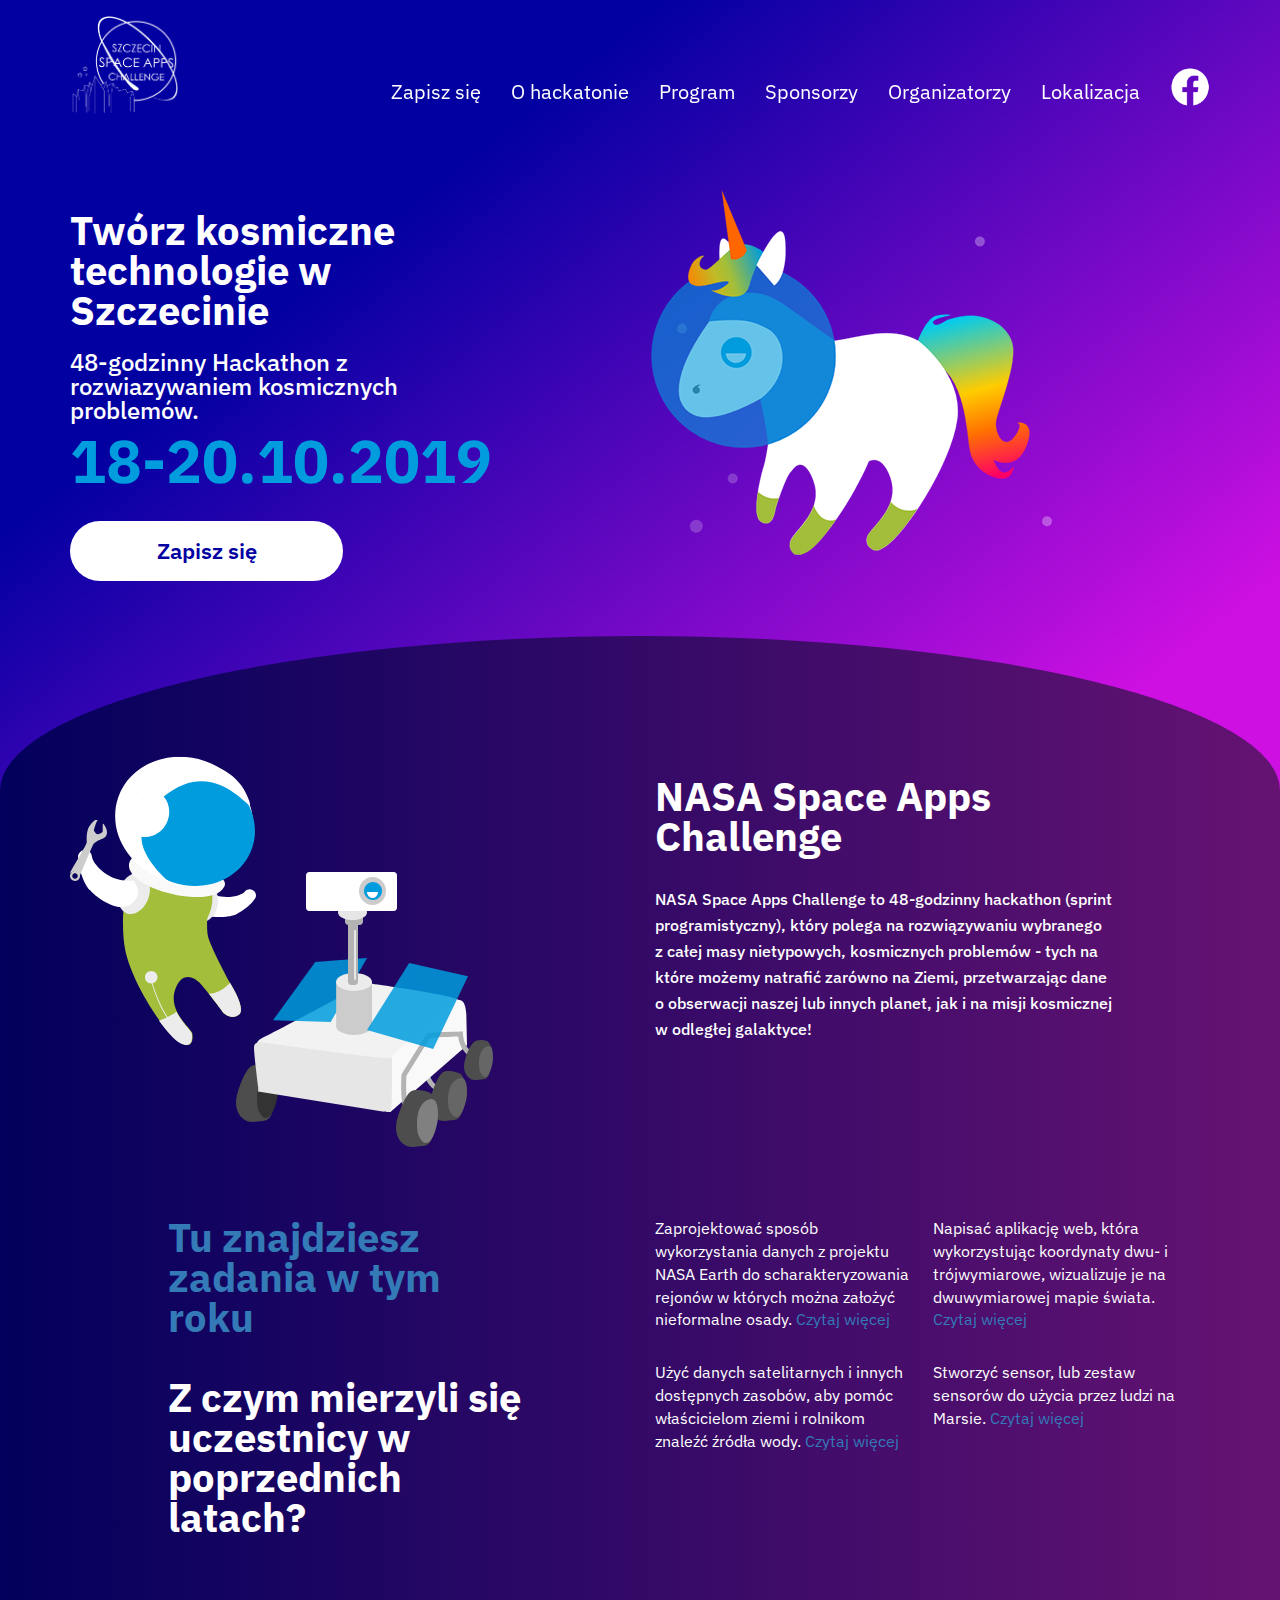
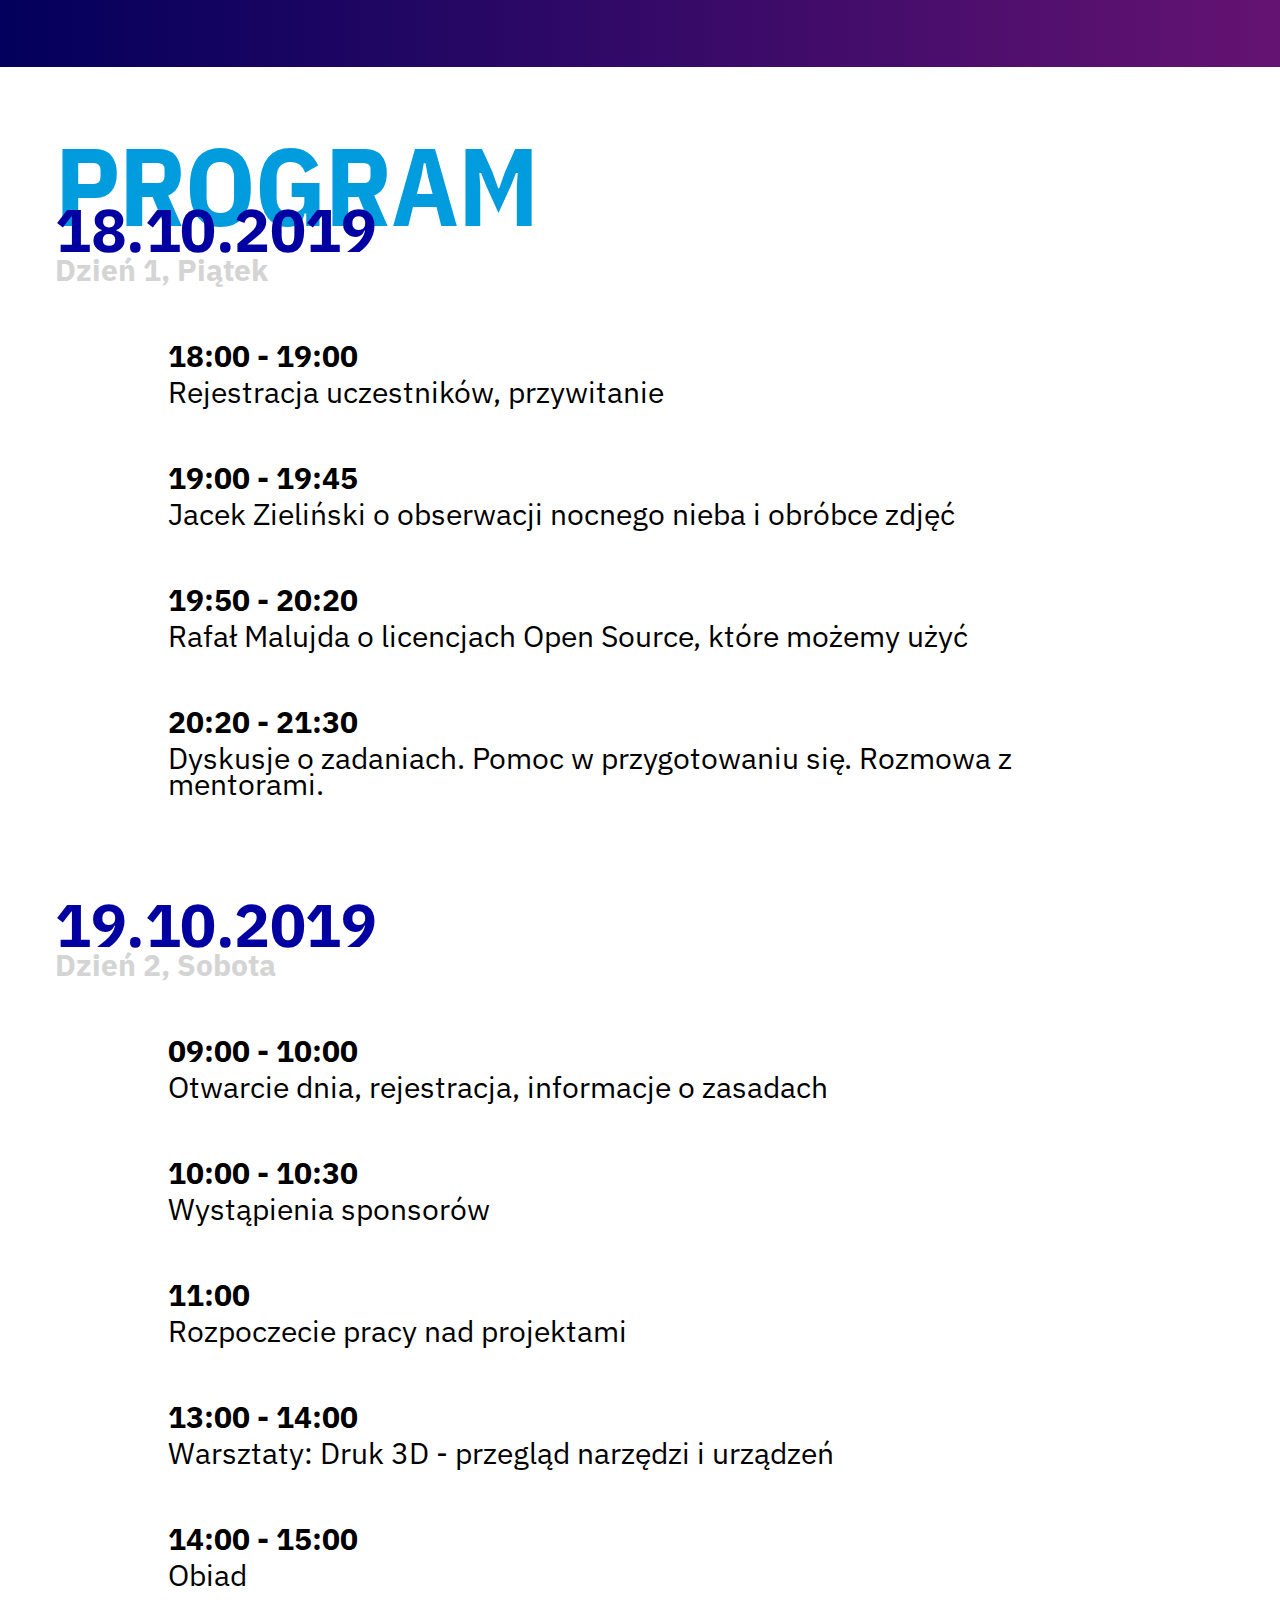
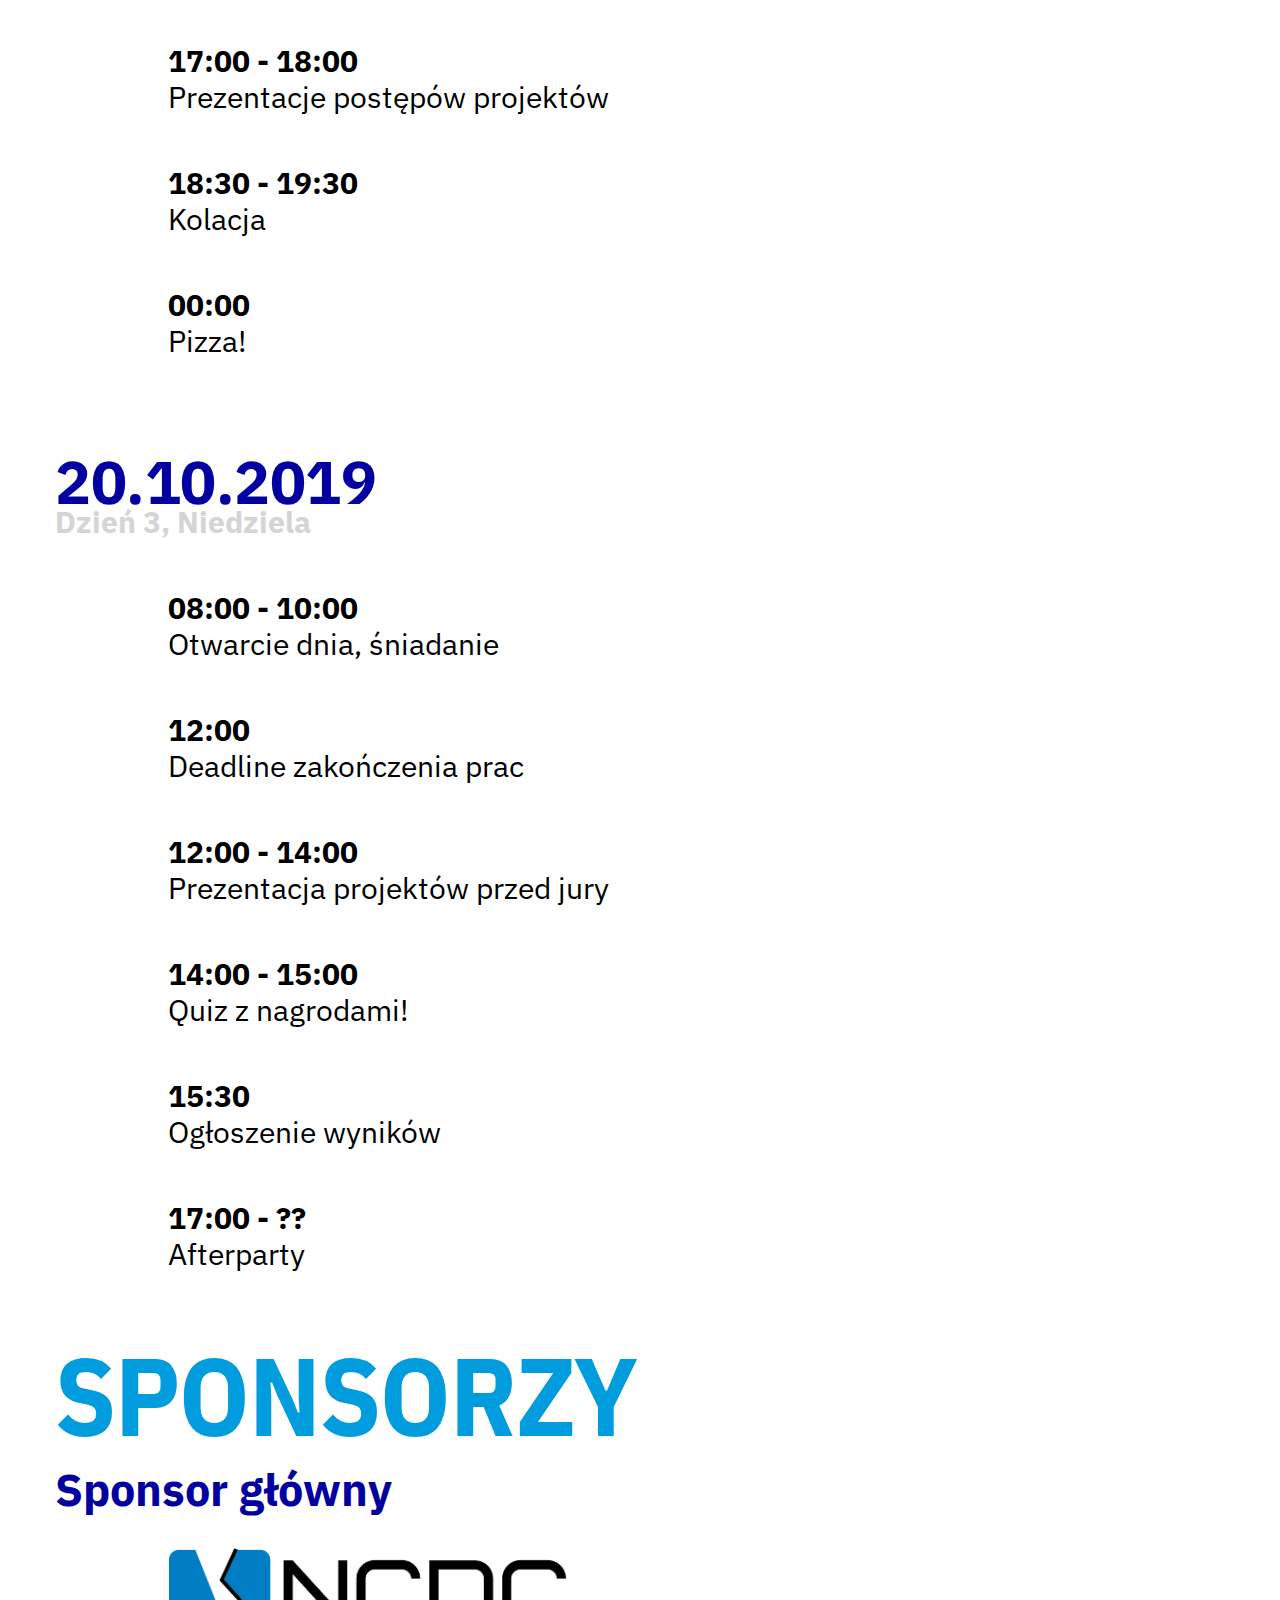
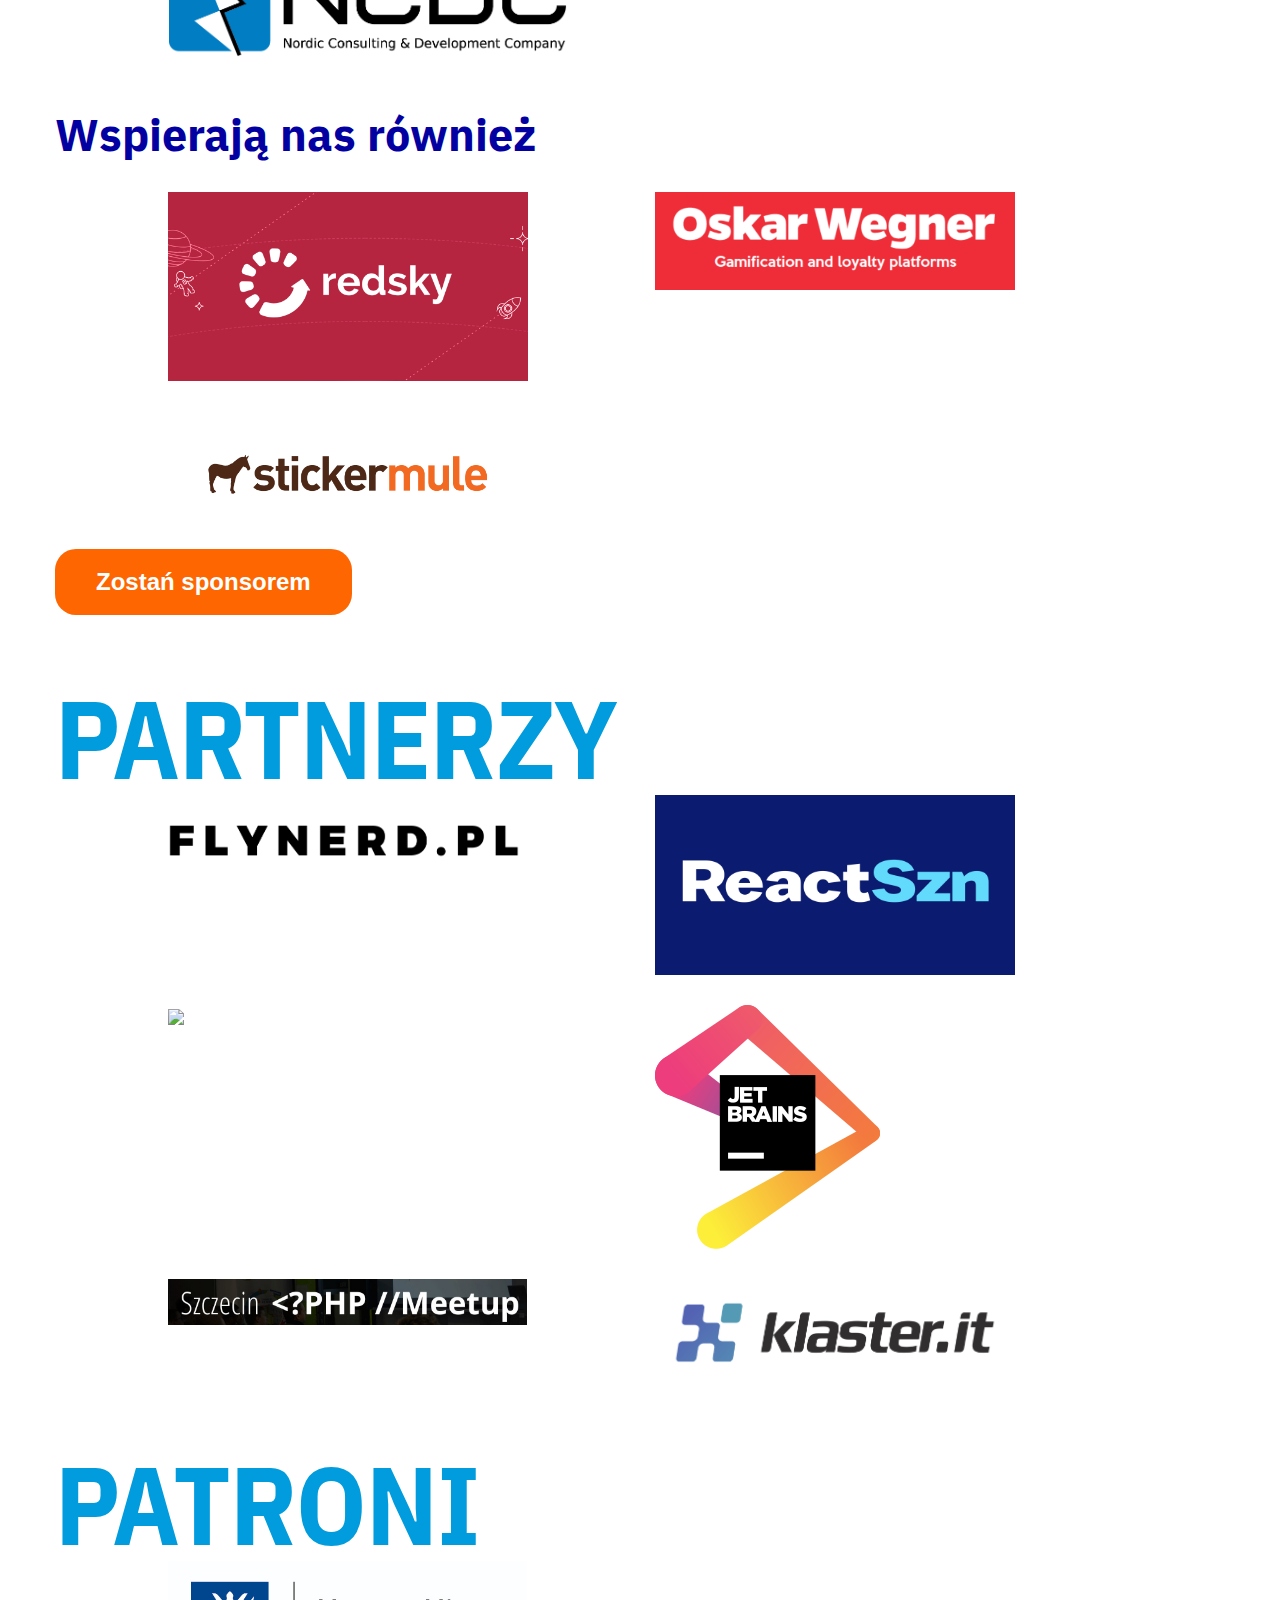
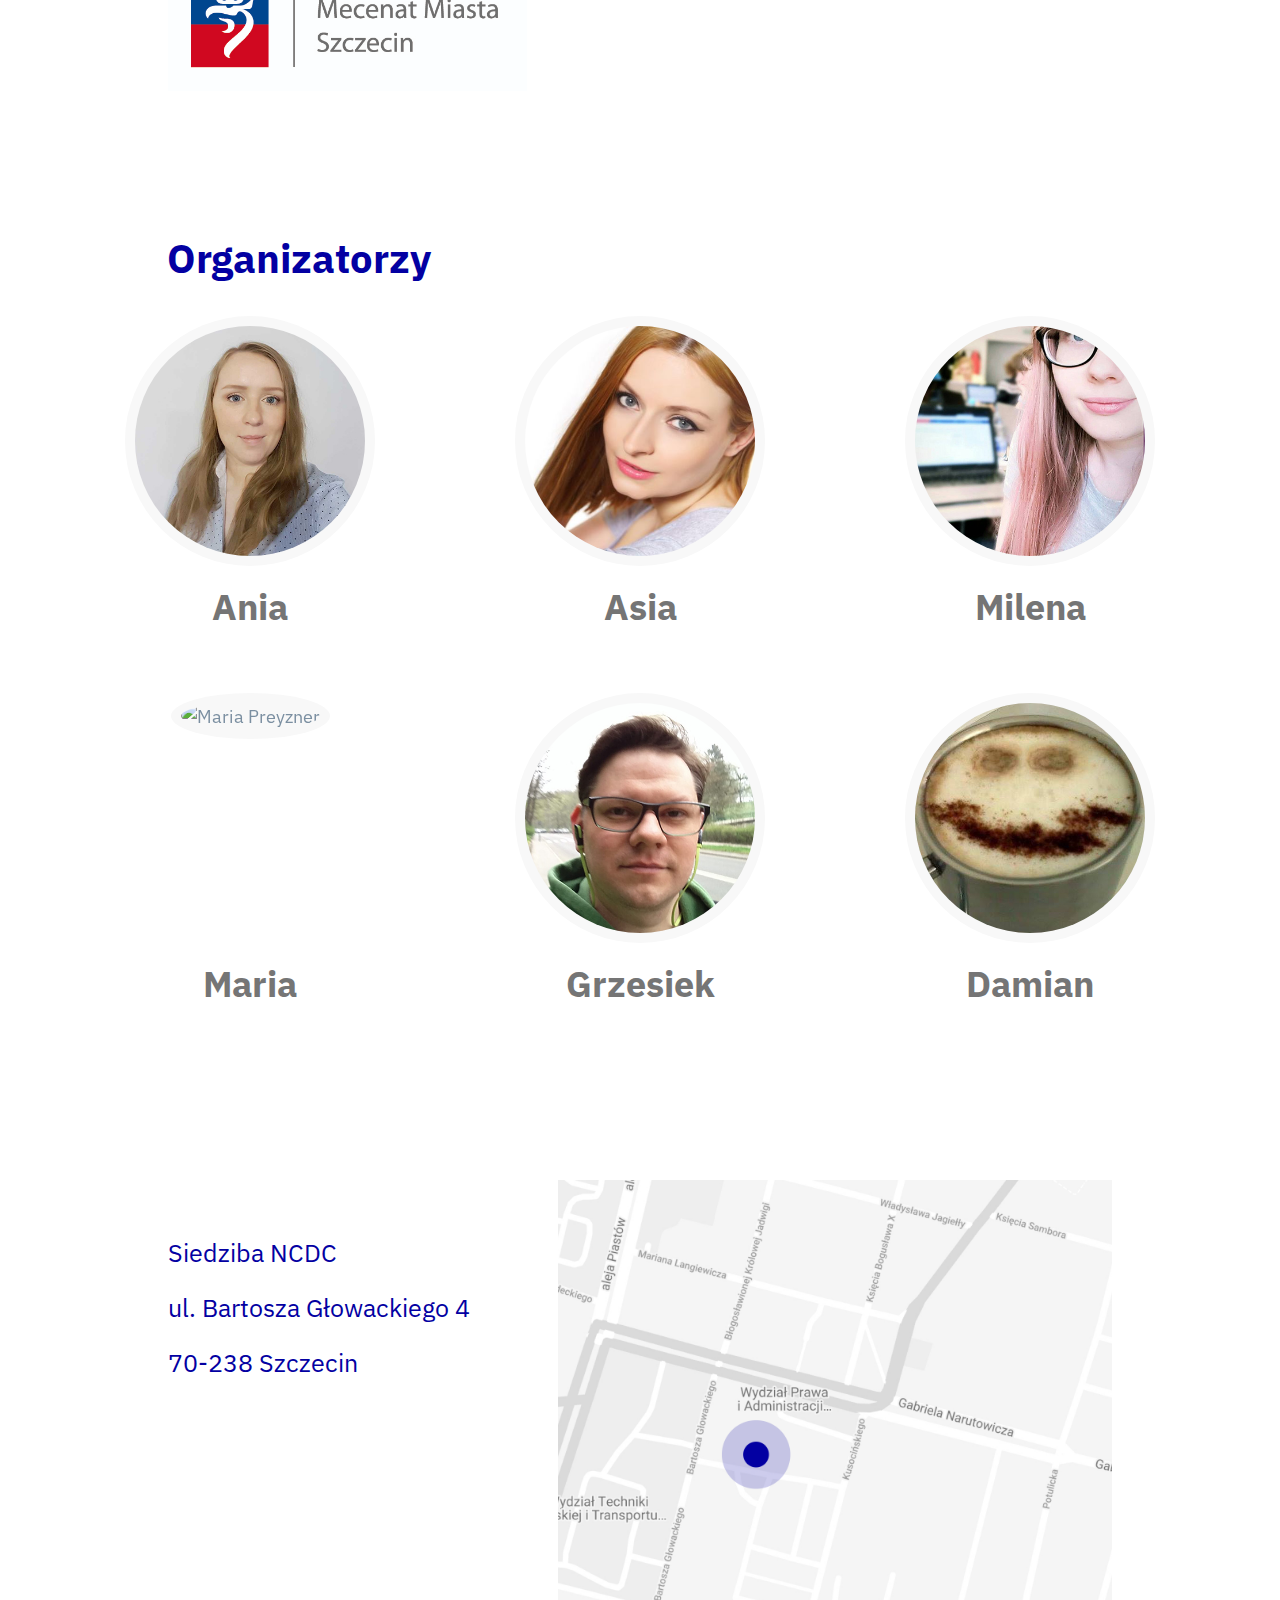
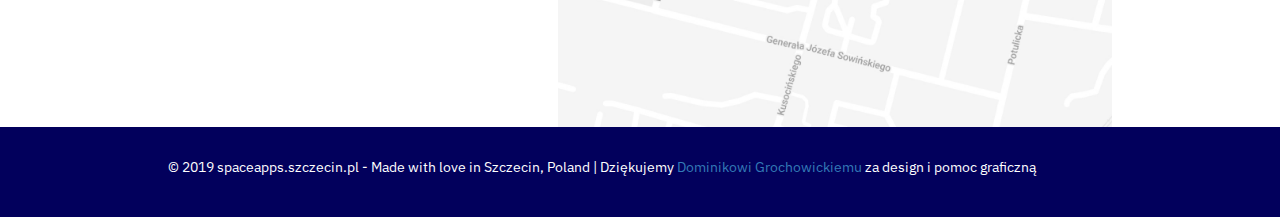
==== website/index.html @ 49934a3e "Fix read more links" ====
<!DOCTYPE html>
<html lang="pl">
<head>
    <meta charset="UTF-8">
    <meta name="viewport" content="width=device-width, initial-scale=1">
    <link rel="stylesheet" href="https://maxcdn.bootstrapcdn.com/bootstrap/3.3.7/css/bootstrap.min.css">
    <link rel="stylesheet" href="css/style.css">
    <link href="https://fonts.googleapis.com/css?family=IBM+Plex+Sans:400,700&display=swap" rel="stylesheet">
    <link href="https://fonts.googleapis.com/css?family=IBM+Plex+Sans+Condensed:200i,400,700&display=swap" rel="stylesheet">
    <link rel="stylesheet" href="css/font-awesome-animation.min.css">
    <link rel="stylesheet" href="https://cdnjs.cloudflare.com/ajax/libs/font-awesome/4.7.0/css/font-awesome.min.css">
    <title>Szczecin Space Apps Challenge</title>
    <meta name="description" content="NASA Space Apps Challenge to 48-godzinny hackathon, który polega na rozwiązywaniu wybranego z całej masy nietypowych, kosmicznych problemów">
    <meta name="robots" content="index, follow" />
    <link rel="shortcut icon" href="images/favicon-icons-48x48.png">
</head>

<body>
    <nav class="navbar navbar-default navbar-fixed-top">
        <div class="container">
            <div class="navbar-header">
                <button type="button" class="navbar-toggle collapsed" data-toggle="collapse"
                    data-target="#bs-example-navbar-collapse-1" aria-expanded="false">
                    <span class="sr-only">Toggle navigation</span>
                    <span class="icon-bar"></span>
                    <span class="icon-bar"></span>
                    <span class="icon-bar"></span>
                </button>
                <a class="navbar-brand">
                    <img alt="logo" class="logo" src="images/space_apps_logo.png">
                </a>
            </div>
            <div class="collapse navbar-collapse" id="bs-example-navbar-collapse-1">
                <ul class="nav navbar-nav navbar-right">
                    <li>
                        <a href="https://2019.spaceappschallenge.org/locations/szczecin-zachodniopomorskie/">Zapisz się</a>
                    </li>
                    <li>
                        <a href="#details">O hackatonie</a>
                    </li>
                    <li>
                        <a href="#agenda">Program</a>
                    </li>
                    <li>
                        <a href="#sponsors">Sponsorzy</a>
                    </li>
                    <li>
                        <a href="#team">Organizatorzy</a>
                    </li>
                    <li>
                        <a href="#localization">Lokalizacja</a>
                    </li>
                    <li>
                        <a href="https://www.facebook.com/szczecinspaceapps/"><img src="images/fbicon.png" alt="Facebook icon" height="40px"></a>
                    </li>
                </ul>
            </div>

        </div>
    </nav>

    <div class="gradient-bg">
        <section id="product-info">
            <div class="feature-product-info">
                <div class="container">
                    <div class="row about">
                        <div class="col-lg-5 col-md-5 col-sm-12 ">
                            <h2 class="section-title">Twórz kosmiczne technologie w Szczecinie </h2>
                            <h2 class="desc">48-godzinny Hackathon z rozwiazywaniem kosmicznych problemów.</h2>
                            <h4 class="date">18-20.10.2019</h4>
                            <a href="https://2019.spaceappschallenge.org/locations/szczecin-zachodniopomorskie/" target="_blank">
                                <button type="button" class="btn btn-main">Zapisz się</button>
                            </a>
                        </div>

                        <div class=" col-md-offset-6  ">
                            <img alt="unicorn" class="img-unicorn" src="images/img-unicorn2.png">
                        </div>
                    </div>
                </div>
            </div>
        </section>
        <section class="section-nasa_container" id="details">
            <div class="section-nasa">
                <div class="container section-nasa_content">
                    <div class="row about">
                        <div class=" col-md-5 col-sm-5">
                            <img alt="img-astronauta1" src="images/img-astronauta1.svg">
                        </div>
                        <div class=" col-md-offset-1 col-md-5  col-sm-12 ">
                            <h3 class="section-title ">NASA Space Apps Challenge </h3>
                            <p class="desc-text">NASA Space Apps Challenge to 48-godzinny hackathon (sprint
                                programistyczny), który polega na rozwiązywaniu wybranego z całej masy nietypowych,
                                kosmicznych problemów - tych na które możemy natrafić zarówno na Ziemi, przetwarzając
                                dane o
                                obserwacji naszej lub innych planet, jak i na misji kosmicznej w odległej galaktyce!</p>
                        </div>
                    </div>
                </div>
                <div class="container section-nasa_content">
                    <div class="row read-more ">
                        <div class="col-md-offset-1 col-md-4 col-sm-offset-1 col-sm-4">
                            <h3 class="section-title"><a href="https://2019.spaceappschallenge.org/challenges/">Tu znajdziesz zadania w tym roku</a></h3>
                            <h3 class="section-title">Z czym mierzyli się uczestnicy w poprzednich latach? </h3>
                        </div>
                        <div class="col-md-offset-1 col-md-6 col-sm-offset-1 col-sm-5 ">
                            <div class="col-md-6 col-sm-12 square ">
                                <p>Zaprojektować sposób wykorzystania danych z projektu NASA Earth do scharakteryzowania
                                    rejonów w których można założyć nieformalne osady.
                                <span class="yellow"><a href="https://2018.spaceappschallenge.org/challenges/what-world-needs-now/land-where-displaced-people-settle/details">Czytaj więcej</a></span></p>
                            </div>
                            <div class="col-md-6  col-sm-12 square ">
                                <p>Napisać aplikację web, która wykorzystując koordynaty dwu- i trójwymiarowe,
                                    wizualizuje je na dwuwymiarowej mapie świata.
                                    <span class="yellow"><a href="https://2018.spaceappschallenge.org/challenges/help-others-discover-earth/1d-2d-3d-go/details">Czytaj więcej</a></span>
                                </p>
                            </div>
                            <div class="col-md-6 col-sm-12 square ">
                                <p>Użyć danych satelitarnych i innych dostępnych zasobów, aby pomóc właścicielom ziemi i
                                    rolnikom znaleźć źródła wody.
                                <span class="yellow"><a href="https://2017.spaceappschallenge.org/challenges/planetary-blues/wheres-water/details">Czytaj więcej</a></span>
                                </p>
                            </div>
                            <div class="col-md-6 col-sm-12 square">
                                <p>Stworzyć sensor, lub zestaw sensorów do użycia przez ludzi na Marsie.
                                <span class="yellow"><a href="https://2018.spaceappschallenge.org/challenges/can-you-build/make-sense-out-mars/details">Czytaj więcej</a></span></p>
                            </div>
                        </div>
                    </div>
                </div>
            </div>
        </section>
    </div>
    <section id="agenda">
        <div class="section-agenda container">
            <div class="row">
                <h1 class="program">Program</h1>
                <p class="the-date">18.10.2019 </p>
                <p class="weekday">Dzień 1, Piątek</p>
            </div>
            <div class="row">
                <div class="col-md-offset-1 col-md-10">
                    <p class="hours">18:00 - 19:00</p>
                    <p class="agenda1">Rejestracja uczestników, przywitanie</p>
                </div>
                <div class="col-md-offset-1 col-md-10">
                    <p class="hours">19:00 - 19:45</p>
                    <p class="agenda1">Jacek Zieliński o obserwacji nocnego nieba i obróbce zdjęć</p>
                </div>
                <div class="col-md-offset-1 col-md-10">
                    <p class="hours">19:50 - 20:20</p>
                    <p class="agenda1">Rafał Malujda o licencjach Open Source, które możemy użyć</p>
                </div>
                <div class="col-md-offset-1 col-md-10">
                    <p class="hours">20:20 - 21:30</p>
                    <p class="agenda1">Dyskusje o zadaniach. Pomoc w przygotowaniu się. Rozmowa z mentorami.</p>
                </div>
            </div>
            <div class="row section-space">
                <p class="the-date">19.10.2019 </p>
                <p class="weekday">Dzień 2, Sobota</p>
            </div>
            <div class="row">
                <div class="col-md-offset-1 col-md-10">
                    <p class="hours">09:00 - 10:00</p>
                    <p class="agenda1">Otwarcie dnia, rejestracja, informacje o zasadach</p>
                </div>
                <div class="col-md-offset-1 col-md-10">
                    <p class="hours">10:00 - 10:30</p>
                    <p class="agenda1">Wystąpienia sponsorów</p>
                </div>
                <div class="col-md-offset-1 col-md-10">
                    <p class="hours">11:00</p>
                    <p class="agenda1">Rozpoczecie pracy nad projektami</p>
                </div>
                <div class="col-md-offset-1 col-md-10">
                    <p class="hours">13:00 - 14:00</p>
                    <p class="agenda1">Warsztaty: Druk 3D - przegląd narzędzi i urządzeń</p>
                </div>
                <div class="col-md-offset-1 col-md-10">
                    <p class="hours">14:00 - 15:00</p>
                    <p class="agenda1">Obiad</p>
                </div>
                <div class="col-md-offset-1 col-md-10">
                    <p class="hours">17:00 - 18:00</p>
                    <p class="agenda1">Prezentacje postępów projektów</p>
                </div>
                <div class="col-md-offset-1 col-md-10">
                    <p class="hours">18:30 - 19:30</p>
                    <p class="agenda1">Kolacja</p>
                </div>
                <div class="col-md-offset-1 col-md-10">
                    <p class="hours">00:00</p>
                    <p class="agenda1">Pizza!</p>
                </div>
            </div>
            <div class="row section-space">
                <p class="the-date">20.10.2019 </p>
                <p class="weekday">Dzień 3, Niedziela</p>
            </div>
            <div class="row">
                <div class="col-md-offset-1 col-md-10">
                    <p class="hours">08:00 - 10:00</p>
                    <p class="agenda1">Otwarcie dnia, śniadanie</p>
                </div>
                <div class="col-md-offset-1 col-md-10">
                    <p class="hours">12:00</p>
                    <p class="agenda1">Deadline zakończenia prac</p>
                </div>
                <div class="col-md-offset-1 col-md-10">
                    <p class="hours">12:00 - 14:00</p>
                    <p class="agenda1">Prezentacja projektów przed jury</p>
                </div>
                <div class="col-md-offset-1 col-md-10">
                    <p class="hours">14:00 - 15:00</p>
                    <p class="agenda1">Quiz z nagrodami!</p>
                </div>
                <div class="col-md-offset-1 col-md-10">
                    <p class="hours">15:30</p>
                    <p class="agenda1">Ogłoszenie wyników</p>
                </div>
                <div class="col-md-offset-1 col-md-10">
                    <p class="hours">17:00 - ??</p>
                    <p class="agenda1">Afterparty</p>
                </div>
            </div>
        </div>
    </section>

    <section id="sponsors">
        <div class="container">
            <div class="row">
                <h2 class="program">Sponsorzy</h2>
                <p class="bling-bling sponsor-space">Sponsor główny</p>
            </div>
            <div class="row">
                <div class="col-md-offset-1 col-md-12 col-sm-offset-1 col-sm-12">
                    <div class="logos">
                        <a href="https;//ncdc.eu">
                            <img src="images/logos/ncdc350140.png" alt="Nordic Consulting & Development Company" style="max-width: 400px;">
                        </a>
                    </div>
                </div>
            </div>
            <div class="row">
                <p class="bling-bling sponsor-space">Wspierają nas również</p>
            </div>
            <div class="row">
                <div class="col-md-offset-1 col-md-4 col-sm-offset-1 col-sm-4">
                    <div class="logos">
                        <a href="https://red-sky.com/">
                            <img src="images/logos/redsky.png" alt="Red Sky Sp. z o. o." style="max-width: 100%;">
                        </a>
                    </div>
                </div>
                <div class="col-md-offset-1 col-md-4 col-sm-offset-1 col-sm-4">
                    <div class="logos">
                        <a href="https://oskarwegner.pl/">
                            <img src="images/logos/OskarWegner.png" alt="Oskar Wegner" style="max-width: 100%;">
                        </a>
                    </div>
                </div>
            </div>
            <div class="row">
                <div class="col-md-offset-1 col-md-4 col-sm-offset-1 col-sm-4">
                    <div class="logos">
                        <a href="http://stickermule.com/supports/nasaszczecin19-sponsorship">
                            <img src="images/logos/02-sticker-mule-logo-light.png" alt="Stickermule" style="max-width: 100%;">
                        </a>
                    </div>
                </div>
            </div>

            <div class="row">
                <a href="https://drive.google.com/open?id=15Jhthf9D3pApUgDxHlsINwagqMT-G77iyIGNHH4WmfI" target="_blank">
                    <button type="button" class="btn btnpremiera">Zostań sponsorem</button>
                </a>
            </div>
            <div class="row">
                <h1 class="program">Partnerzy</h1>
            </div>
            <div class="row">
                <div class="col-md-offset-1 col-md-4 col-sm-offset-1 col-sm-4">
                    <div class="logos">
                        <a href="https://flynerd.pl">
                            <img src="images/logos/flynerd.png" alt="Flynerd.pl" style="max-width: 100%;">
                        </a>
                    </div>
                </div>
                <div class="col-md-offset-1 col-md-4 col-sm-offset-1 col-sm-4">
                    <div class="logos">
                        <a href="https://www.facebook.com/reactszn/">
                            <img src="images/logos/reactszn.png" alt="ReactSzn" style="max-width: 100%;">
                        </a>
                    </div>
                </div>
                <div class="col-md-offset-1 col-md-4 col-sm-offset-1 col-sm-4">
                    <div class="logos">
                        <a href="https://www.oreilly.com/pub/cpc/215386"><img src="https://www.oreilly.com/partner_file/oreilly.jpg"  style="max-width: 100%;"/></a>
                    </div>
                </div>
                <div class="col-md-offset-1 col-md-4 col-sm-offset-1 col-sm-4">
                    <div class="logos">
                        <a href="http://jetbrains.com/">
                            <img src="images/logos/jetbrains.png" alt="JetBrains" style="max-width: 100%;">
                        </a>
                    </div>
                </div>
                <div class="col-md-offset-1 col-md-4 col-sm-offset-1 col-sm-4">
                    <div class="logos">
                        <a href="https://www.meetup.com/Szczecin-PHP-Meetup/">
                            <img src="images/logos/szczecinphpmeetup.jpg" alt="Szczecin PHP Meetup" style="max-width: 100%;">
                        </a>
                    </div>
                </div>
                <div class="col-md-offset-1 col-md-4 col-sm-offset-1 col-sm-4">
                    <div class="logos">
                        <a href="http://klaster.it/">
                            <img src="images/logos/klaster_logo1-01.png" alt="Klaster.it" style="max-width: 100%;">
                        </a>
                    </div>
                </div>

            </div>
            <div class="row">
                <h1 class="program">Patroni</h1>
            </div>
            <div class="row">
                <div class="col-md-offset-1 col-md-4 col-sm-offset-1 col-sm-4">
                    <div class="logos">
                        <a href="http://szczecin.pl">
                            <img src="images/logos/Mecenat%20Miasta_kolor_2.jpg" alt="Mecenat Miasta Szczecin" style="max-width: 100%;">
                        </a>
                    </div>
                </div>
            </div>
        </div>
    </section>

   <section id="team">
        <div class="container text-center sec-title text-center wow fadeInUp animated">
            <div class="row">
                <div class="col-md-5  col-sm-10">
                    <p class="subtitle">Organizatorzy</p>
                </div>
            </div>
            <div class="row equal teampart">

                <div class="col-lg-4 col-md-4 col-sm-6 col-xs-12 member">
                    <div id="flip-container">
                        <div id="flip-card" class="shadow">
                            <div class="front face">
                                <img src="images/Ania.jpg" class="img-circle team" alt="Anna Waluszko" width="255"
                                    height="255">
                            </div>
                            <div class=" img-circle back face center ">

                                <a href="https://github.com/Ashiko85" target="_blank">
                                    <button type="button" class="btn btn-default">
                                        <span class="fa fa-github"></span>
                                    </button>
                                </a>
                                <a href="https://www.linkedin.com/in/anna-waluszko/" target="_blank">
                                    <button type="button" class="btn btn-default">
                                        <span class="fa fa-linkedin-square"></span>
                                    </button>
                                </a>

                            </div>
                        </div>
                    </div>
                    <p class="text-center namepadding">
                        <strong>Ania</strong>
                </div>
                <div class="col-lg-4 col-md-4 col-sm-6 col-xs-12 member">
                    <div id="flip-container">
                        <div id="flip-card" class="shadow">
                            <div class="front face">
                                <img src="images/Asia.jpg" class="img-circle team" alt="Joanna Dąbrowska-Słaby" width="255"
                                    height="255">
                            </div>
                            <div class="img-circle back face center">
                                <a href="https://github.com/JoannaDS" target="_blank">
                                    <button type="button" class="btn btn-default">
                                        <span class="fa fa-github"></span>
                                    </button>
                                </a>
                                <a href="https://www.linkedin.com/in/joanna-dabrowska-slaby-bb2723ab/" target="_blank">
                                    <button type="button" class="btn btn-default">
                                        <span class="fa fa-linkedin-square"></span>
                                    </button>
                                </a>
                            </div>
                        </div>
                    </div>
                    <p class="text-center namepadding">
                        <strong>Asia</strong>
                </div>
                <div class="col-lg-4 col-md-4 col-sm-6 col-xs-12 member">
                    <div id="flip-container">
                        <div id="flip-card" class="shadow">
                            <div class="front face">
                                <img src="images/Milena.jpg" class="img-circle team" alt="Milena Michalska" width="255"
                                    height="255">
                            </div>
                            <div class="img-circle back face center">
                                <a href="https://github.com/milenamichalska" target="_blank">
                                    <button type="button" class="btn btn-default">
                                        <span class="fa fa-github"></span>
                                    </button>
                                </a>
                                <a href="https://www.linkedin.com/in/milenamichalska/" target="_blank">
                                    <button type="button" class="btn btn-default">
                                        <span class="fa fa-linkedin-square"></span>
                                    </button>
                                </a>

                            </div>
                        </div>
                    </div>
                    <p class="text-center namepadding">
                        <strong>Milena</strong>
                </div>
                <div class="col-lg-4 col-md-4 col-sm-6 col-xs-12 member">
                    <div id="flip-container">
                        <div id="flip-card" class="shadow">
                            <div class="front face">
                                <img src="images/Maria.jpg" class="img-circle team" alt="Maria Preyzner" width="255"
                                    height="255">
                            </div>
                            <div class="img-circle back face center">
                                <a href="https://github.com/Mpreyzner" target="_blank">
                                    <button type="button" class="btn btn-default">
                                        <span class="fa fa-github"></span>
                                    </button>
                                </a>
                                <a href="https://www.linkedin.com/in/maria-preyzner/" target="_blank">
                                    <button type="button" class="btn btn-default">
                                        <span class="fa fa-linkedin-square"></span>
                                    </button>
                                </a>
                            </div>
                        </div>
                    </div>
                    <p class="text-center namepadding">
                        <strong>Maria</strong>
                </div>
                <div class="col-lg-4 col-md-4 col-sm-6 col-xs-12 member">
                    <div id="flip-container">
                        <div id="flip-card" class="shadow">
                            <div class="front face">
                                <img src="images/Grzesiek.jpg" class="img-circle team" alt="Grzegorz Adamowicz" width="255"
                                    height="255">
                            </div>
                            <div class="img-circle back face center">
                                <a href="https://github.com/gstlt" target="_blank">
                                    <button type="button" class="btn btn-default">
                                        <span class="fa fa-github"></span>
                                    </button>
                                </a>
                                <a href="https://www.linkedin.com/in/gadamowicz/" target="_blank">
                                    <button type="button" class="btn btn-default">
                                        <span class="fa fa-linkedin-square"></span>
                                    </button>
                                </a>

                            </div>
                        </div>
                    </div>
                    <p class="text-center namepadding">
                        <strong>Grzesiek</strong>
                </div>
                <div class="col-lg-4 col-md-4 col-sm-6 col-xs-12 member">
                    <div id="flip-container">
                        <div id="flip-card" class="shadow">
                            <div class="front face">
                                <img src="images/Damian.jpg" class="img-circle team" alt="Damian Wojsław" width="255"
                                    height="255">
                            </div>
                            <div class="img-circle back face center">
                                <a href="https://github.com/madwizard" target="_blank">
                                    <button type="button" class="btn btn-default">
                                        <span class="fa fa-github"></span>
                                    </button>
                                </a>
                                <a href="https://www.linkedin.com/in/damian-wojslaw/" target="_blank">
                                    <button type="button" class="btn btn-default">
                                        <span class="fa fa-linkedin-square"></span>
                                    </button>
                                </a>

                            </div>
                        </div>
                    </div>
                    <p class="text-center namepadding">
                        <strong>Damian</strong>
                </div>

            </div>
        </div>
    </section>
    <section id="localization">
        <div class="container">
            <div class="row">
                <div class="col-md-offset-1 col-md-4 col-sm-offset-1 col-sm-4">
                    <p class="localization">Lokalizacja</p>
                    <p class="address">Siedziba NCDC</p>
                    <p class="address">ul. Bartosza Głowackiego 4</p>
                    <p class="address">70-238 Szczecin</p>
                </div>
                <div class="col-md-6 col-sm-6">
                    <img src="images/img-map.png" class="img-responsive max-width: 100% height: auto"  alt="spaceappschallange map">
                </div>
            </div>
        </div>
    </section>
    <section class="footer" id="footer">
        <div class="container">
            <div class="row">
                <div class="col-sm-offset-1 col-sm-12  col-md-offset-1 col-md-12">
                    <p class="copyright">&copy; 2019 spaceapps.szczecin.pl - Made with love in Szczecin, Poland | Dziękujemy <a href="https://www.linkedin.com/in/dominik-grochowicki-874b5562/">Dominikowi Grochowickiemu</a> za design i pomoc graficzną</p>
                </div>

            </div>

        </div>
    </section>
    <span class="scroll-to-top" ><img src="images/arrow-up.png" alt="Go up"/></span>

    <script src="bootstrap/jquery.min.js"></script>
    <script src="bootstrap/bootstrap.min.js"></script>
    <script>
        $(document).ready(function () {
            $('a[href^="#"]').on('click', function (event) {
                var target = $($(this).attr('href'));
                if (target.length) {
                    event.preventDefault();
                    $('html, body').animate({
                        scrollTop: target.offset().top - 120
                    }, 2000);
                }
            });
        });
    </script>
    <script type="text/javascript" src="js/scroll.js"></script>
    <script type="text/javascript" src="js/cookie-info.js"></script>
</body>
</html>
---- website/css/style.css ----
body {
  font-family: "IBM Plex Sans", sans-serif;
}

@media all and (min-width: 768px) {
  body {
     /*padding-top: 85px;*/
  }
}

/***************************************************************************/
/*                                navi                                     */
/***************************************************************************/
.navbar-default {
  background-color: transparent;
  border: none;
}

.navbar-brand {
  margin-top: 30px;
}

.navbar-default .navbar-nav > li:nth-child(-n + 6) > a {
  color: white;
  font-size: 20px;
  padding-top: 50px;
}
.navbar-default .navbar-nav > li > a > img {
  margin-top: 20px;
}

.navbar-default .navbar-nav > li > a:hover {
  color: blue;
}

.navbar-default .navbar-nav > li > a:focus {
  font-weight: bold;
  color: #9cfffc;
  text-decoration: underline;
}

.navbar-toggle {
  padding: 20px 20px;
  margin-top: 20px;
  margin-right: 40px;
  border: none;
}

.logo {
  height: 60px;
}

#bs-example-navbar-collapse-1 {
  margin-top: 32px;
}

@media all and (min-width: 288px) {
  .logo {
    height: 60px;
  }
  .navbar-brand {
    margin-top: 0px;
  }
}

@media all and (min-width: 768px) {
  .logo {
    height: 100px;
  }
  .navbar-default {
    min-height: 130px;
  }
  .navbar-header {
    height: 120px;
  }

  .feature-product-info {
    padding-top: 70px;
  }
}

@media all and (min-width: 768px) and (max-width: 992px) {
  .navbar-default .navbar-nav > li > a {
    font-size: 15px;
  }
}

.gradient-bg {
  overflow: hidden;
  z-index: -2;
  background: linear-gradient(141.05deg, #0300a2 20%, #cf10e3 60%);
}

/***************************************************************************/
/*                      main section                                       */
/***************************************************************************/
.feature-product-info {
  color: white;
  background-size: cover;
  background-attachment: fixed;
}

h3 {
  padding-bottom: 20px;
}
.about {
  padding-top: 120px;
  padding-bottom: 50px;
}
.btn-main {
  height: 60px;
  width: 273px;
  border-radius: 32px;
  background-color: #ffffff;

  color: #0300a2;
  font-family: "IBM Plex Sans";
  font-size: 22px;
  font-weight: 600;
  line-height: 30px;
  text-align: center;
}

.date {
  color: #009cdd;
  font-family: "IBM Plex Sans";
  font-size: 60px;
  font-weight: bold;
  line-height: 57px;
  margin-bottom: 32px;
}
.desc {
  color: #ffffff;
  font-family: "IBM Plex Sans";
  font-size: 24px;
  font-weight: 500;
  line-height: 24px;
}
.section-title {
  color: #ffffff;
  font-family: "IBM Plex Sans";
  font-size: 40px;
  font-weight: bold;
  line-height: 40px;
}
@media all and (min-width: 768px) {
  .about {
    padding-top: 120px;
  }
}
/***************************************************************************/
/*                               section nasa                              */
/***************************************************************************/

.section-nasa_container {
  position: relative;
  z-index: 1;
}

.section-nasa {
  position: relative;
  background: linear-gradient(90deg, #02005c 0%, #651372 100%);
  border-top-left-radius: 100% 30%;
  border-top-right-radius: 100% 30%;
}

.section-nasa_content {
  position: relative;
  background-color: transparent;
  overflow: hidden;
}

.lower {
  padding-top: 150px;
}
p {
  color: #ffffff;
}
.paragraph {
  padding-top: 120px;
  padding-bottom: 70px;
}
.square {
  padding: 20px 20px 0px 0px;
  font-size: 16px;
}
.desc-text {
  color: #ffffff;
  font-family: "IBM Plex Sans";
  font-size: 16px;
  font-weight: 500;
  line-height: 26px;
}

.read-more {
  padding-bottom: 100px;
}
.yellow {
  color: #009cdd;
}
/***************************************************************************/
/*                                program                                  */
/***************************************************************************/

.program {
  color: #009cdd;
  font-family: "IBM Plex Sans Condensed";
  font-size: 110px;
  font-weight: bold;
  letter-spacing: -1px;
  line-height: 35px;
  margin-top: 100px;
  text-transform: uppercase;
}
.the-date {
  color: #0300a2;
  font-family: "IBM Plex Sans";
  font-size: 60px;
  font-weight: bold;
  letter-spacing: -0.5px;
  line-height: 35px;
}
.weekday {
  color: #d4d4d4;
  font-family: "IBM Plex Sans";
  font-size: 30px;
  font-weight: bold;
  line-height: 26px;
}
.hours {
  color: #000000;
  font-family: "IBM Plex Sans";
  font-size: 30px;
  font-weight: bold;
  line-height: 26px;
  margin-top: 50px;
}

.agenda1 {
  color: #000000;
  font-family: "IBM Plex Sans";
  font-size: 30px;
  line-height: 26px;
}
.line {
  box-sizing: border-box;
  height: 1px;
 /* width: 469px;*/
  border: 1px solid #555555;
  opacity: 0.3;
  margin-top: 60px;
}
.subs {
  color: #000000;
  font-family: "IBM Plex Sans";
  font-size: 23px;
  font-weight: bold;
  line-height: 26px;
  height: 36px;
}

.section-space {
  margin-top: 100px;
}
/***************************************************************************/
/*                                sponsors                                 */
/***************************************************************************/
.sponsors {
  color: #009cdd;
  font-family: "IBM Plex Sans Condensed";
  font-size: 110px;
  font-weight: bold;
  letter-spacing: -1px;
  line-height: 35px;
  text-transform: uppercase;
  margin-top: 200px;
}
.bling-bling {
  color: #0300a2;
  font-family: "IBM Plex Sans";
  font-size: 45px;
  font-weight: bold;
  line-height: 35px;
}
.logos {
  margin-top: 30px;
}

.caption > p {
  color: #7b8fa1;
}
.sponsor-space {
  margin-top: 60px;
}
.sponsor-wanted {
  color: black;
}
.support {
  color: #000000;
  font-family: "IBM Plex Sans";
  font-size: 30px;
  font-weight: bold;
  line-height: 34px;
  margin-top: 50px;
}
/***************************************************************************/
/*                                  team                                   */
/***************************************************************************/
.team {
  border: 10px solid transparent;
  margin-bottom: 25px;
  width: 250px;
  height: 250px;
  background-color: #f8f8f8;
}
.team:hover {
  border-color: #009cdd;
}
.namepadding {
  font-size: 200%;
  color: #757575;
}
.teampart {
  background-color: rgb(255, 255, 255);
  padding-bottom: 140px;
}

.member {
  color: #7b8fa1;
  padding: 20px;
  font-size: 130%;
}

.btn {
  margin-bottom: 5px;
}

.teamtext {
  min-height: 200px;
}

.equal {
  display: flex;
  display: -webkit-flex;
  flex-wrap: wrap;
}
.btn-default {
  width: 50%;
  margin-bottom: 10px;
}
.fa {
  font-size: 200%;
}

#flip-container {
  position: relative;
  margin: 10px auto;
  width: 255px;
  height: 255px;
  z-index: 1;
}
#flip-container {
  perspective: 1000px;
}
#flip-card {
  width: 100%;
  height: 100%;
  transform-style: preserve-3d;
  transition: all 0.6s linear;
  border-radius: 50%;
}
#flip-container:hover #flip-card {
  transform: rotateY(180deg);
}
.face {
  position: absolute;
  width: 100%;
  height: 100%;
  backface-visibility: hidden;
}
.face.back {
  display: block;
  transform: rotateY(180deg);
  box-sizing: border-box;
  padding: 10px;
  color: white;
  text-align: center;
  background-color: #aaa;
  padding-top: 80px;
}
.subtitle {
  color: #0300a2;
  font-family: "IBM Plex Sans";
  font-size: 40px;
  font-weight: bold;
  line-height: 35px;
  margin-top: 150px;
}

@media (min-width: 992px) and (max-width: 1280px) {
  .col-md-3 {
    width: 50%;
  }
}

/***************************************************************************/
/*                            LOCATION                                        */
/***************************************************************************/
.address {
  color: #0300a2;
  font-family: "IBM Plex Sans";
  font-size: 25px;
  line-height: 5px;
  margin-top: 50px;
}
.location {
  color: #0300a2;
  font-family: "IBM Plex Sans";
  font-size: 55px;
  font-weight: bold;
  line-height: 35px;
  margin-top: 50px;
}
.spacy {
  margin-top: 5px;
}
@media all and (min-width: 768px) {
  .spacy {
    margin-top: 50px;
  }
}

/***************************************************************************/
/*                                sign up                                  */
/***************************************************************************/
.registration {
  min-height: 650px;
  padding-top: 140px;
  width: 100%;
}
.registration h2 {
  font-size: 42px;
  font-family: "Myriad Pro", sans-serif;
  color: white;
  font-weight: 600;

  line-height: 1.3em;
  margin-bottom: 15px;
}
.registration p {
  font-size: 14px;
  font-family: "Myriad Pro", sans-serif;
  font-weight: lighter;
  color: #9cfffc;
}
.registration .form-group label {
  padding-top: 15px;
  color: white;
  font-size: 21px;
  font-family: "Myriad Pro", sans-serif;
  font-weight: 500;
}
.registration .form-control {
  background: rgba(256, 256, 256, 0);
  color: white;

  border: solid #9cfffc 1px;
  border-radius: 21px;
  font-size: 20px;
}
.btnpremiera {
  margin-top: 15px;
  padding: 15px 40px;
  background: #fd6600;
  border-radius: 21px;
  color: white;
  font-size: 24px;
  font-family: "Myriad Pro", sans-serif;
  font-weight: bold;
}

#form {
  background-color: #0300a2;
  background: linear-gradient(141.05deg, #0300a2 0%, #9910e3 100%);
}
.signup {
  height: 110px;
  width: 534px;
  color: #ffffff;
  font-family: "IBM Plex Sans Condensed";
  font-size: 70px;
  font-weight: bold;
  line-height: 35px;
}

.btn-signup {
  height: 60px;
  width: 273px;
  border-radius: 32.5px;
  background-color: #ffffff;
  margin-top: 50px;
  color: #0300a2;
  font-family: "IBM Plex Sans";
  font-size: 22px;
  font-weight: 600;
  line-height: 30px;
  text-align: center;
}
.privacy {
  margin-top: 20px;
}

/***************************************************************************/
/*                                footer                                   */
/***************************************************************************/
#footer {
  background-color: #02005c;
  width: 100%;
}

.copyright {
  padding: 30px 0 30px 0;
}

/***************************************************************************/
/*                         scroll to top button                            */
/***************************************************************************/

.scroll-to-top {
  position: fixed;
  opacity: 0;
  visibility: hidden;
  overflow: hidden;
  text-align: center;
  right: 20px;
  bottom: 20px;
  -webkit-transition: all 0.5s ease-in-out;
  -moz-transition: all 0.5s ease-in-out;
  -ms-transition: all 0.5s ease-in-out;
  -o-transition: all 0.5s ease-in-out;
  transition: all 0.5s ease-in-out;
}

.scroll-to-top img {
  max-width: 50px;
}

.scroll-to-top.show {
  visibility: visible;
  cursor: pointer;
  opacity: 0.6;
}

@media all and (max-width: 768px) {
  .container {
    text-align: center;
  }
  .date {
    font-size: 50px;
  }
  .program {
    font-size: 60px;
  }

  .address {
    font-size: 20px;
  }

  .navbar-nav {
    background-color: #02005c;
  }
}
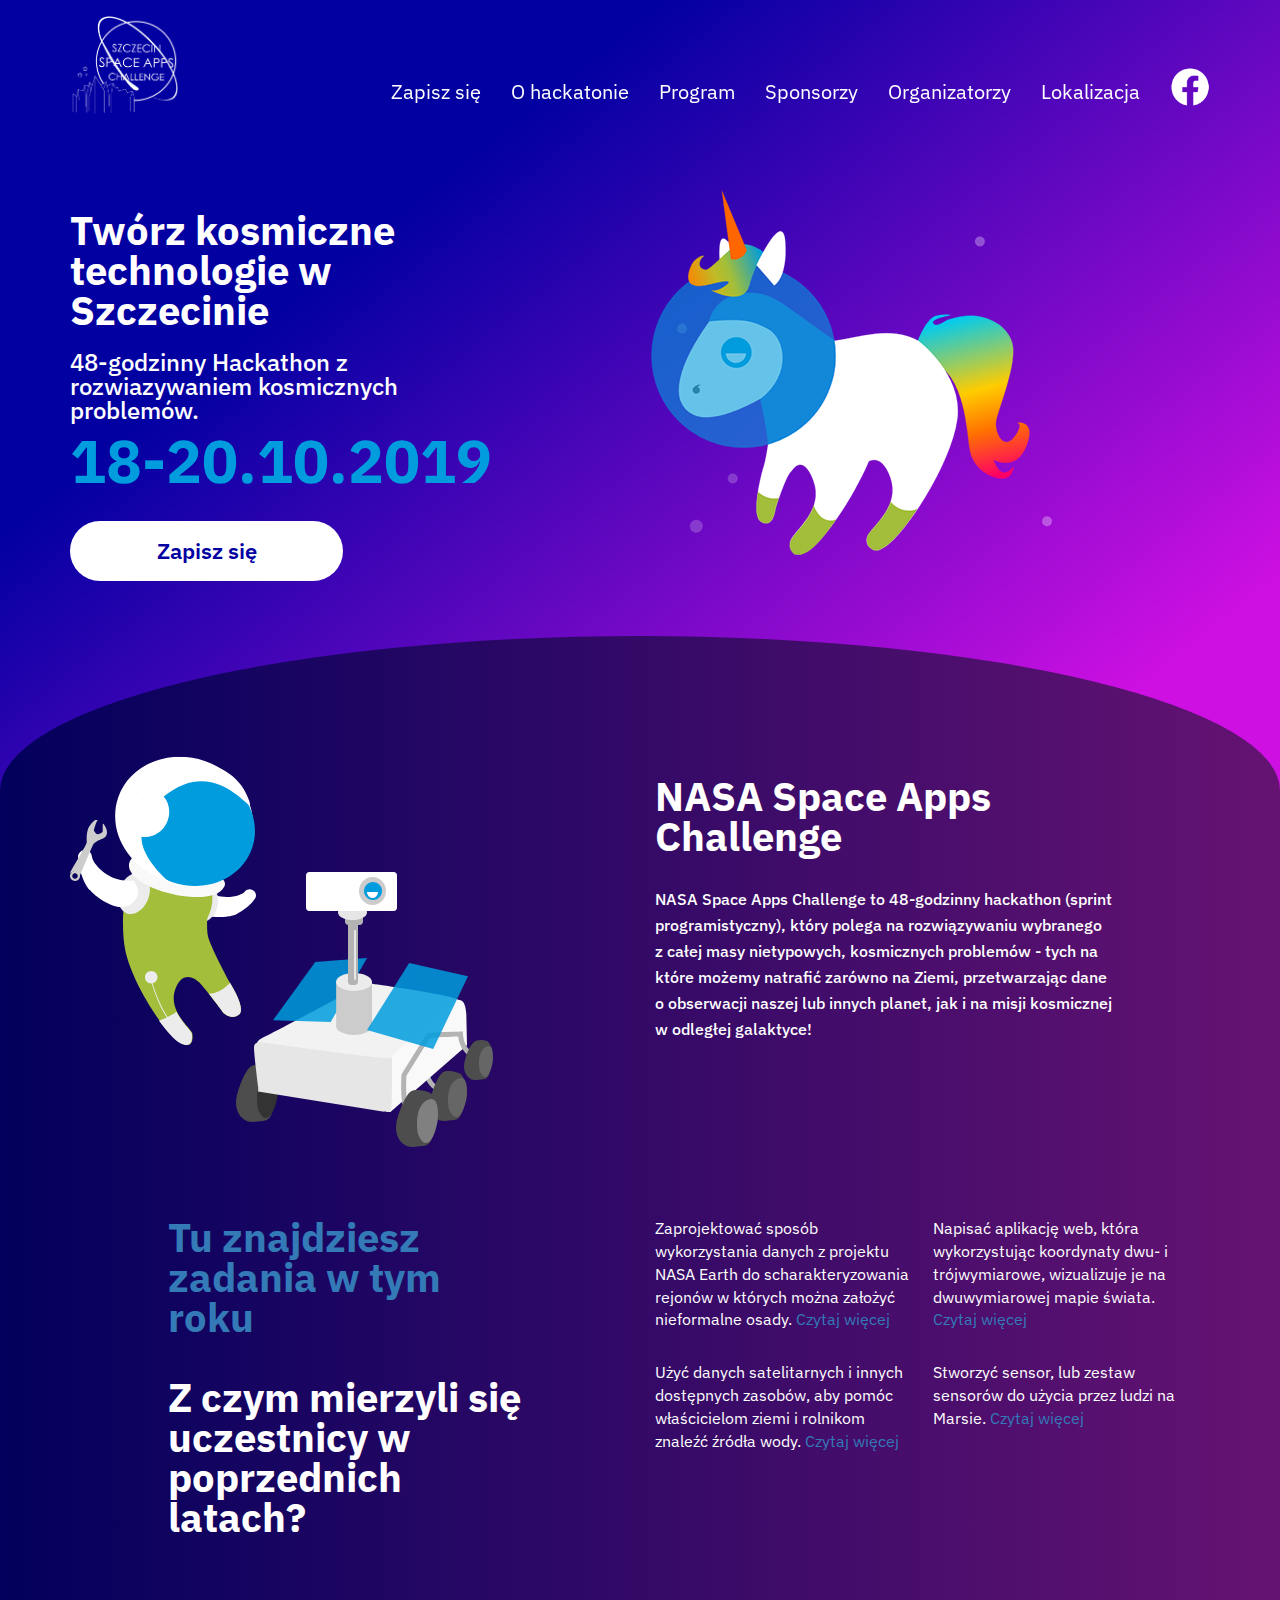
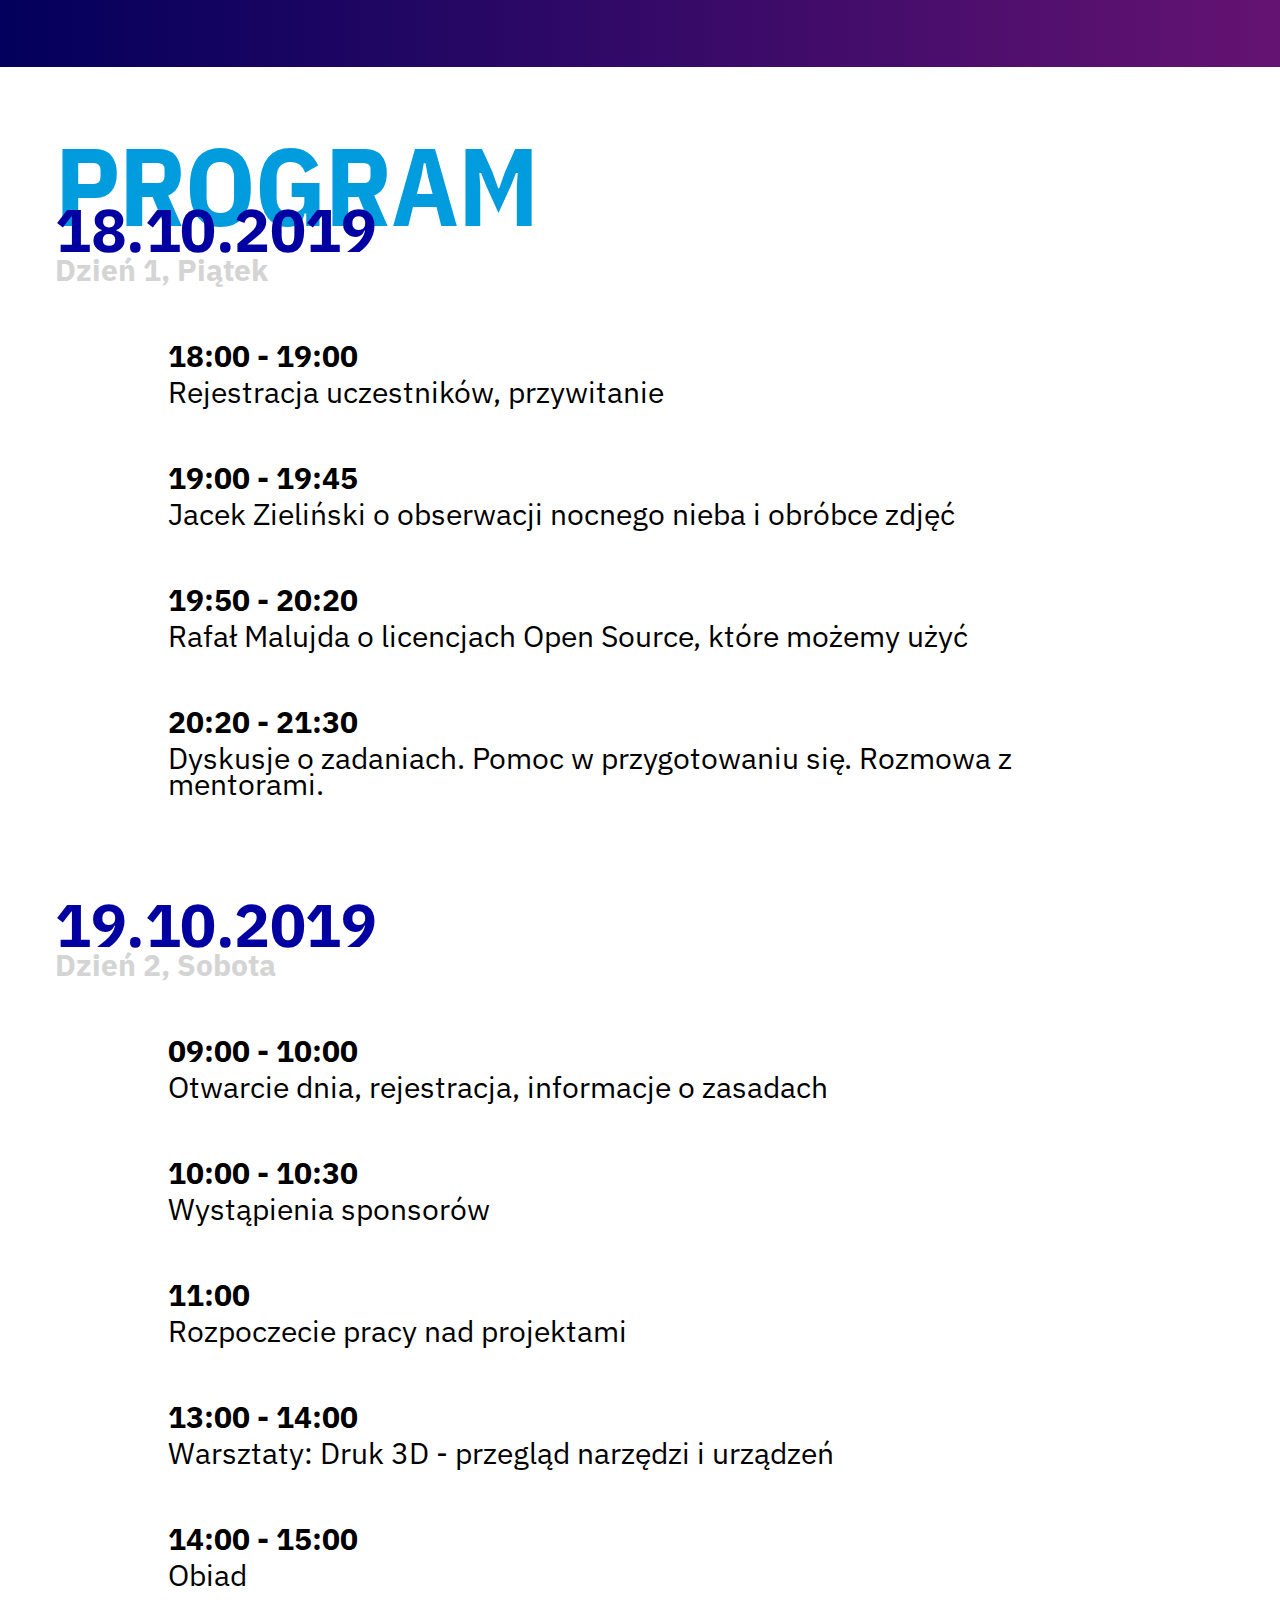
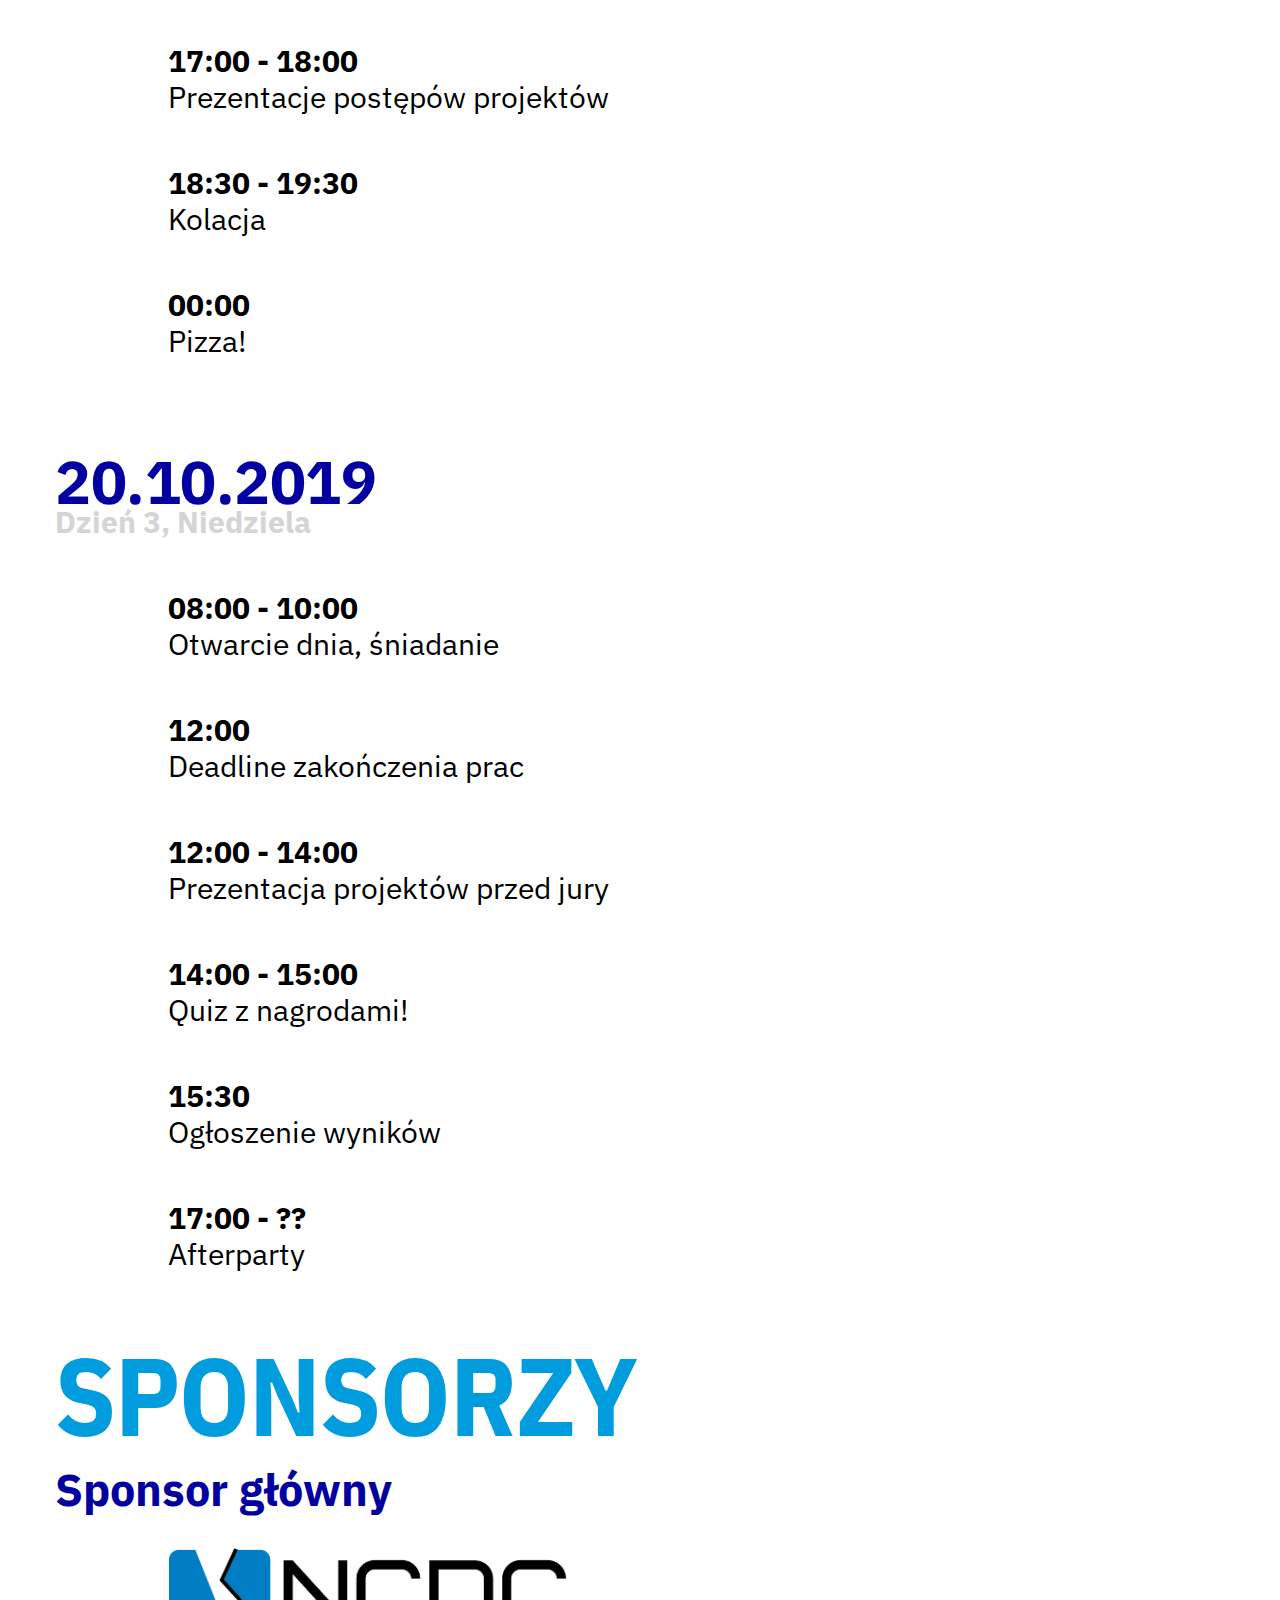
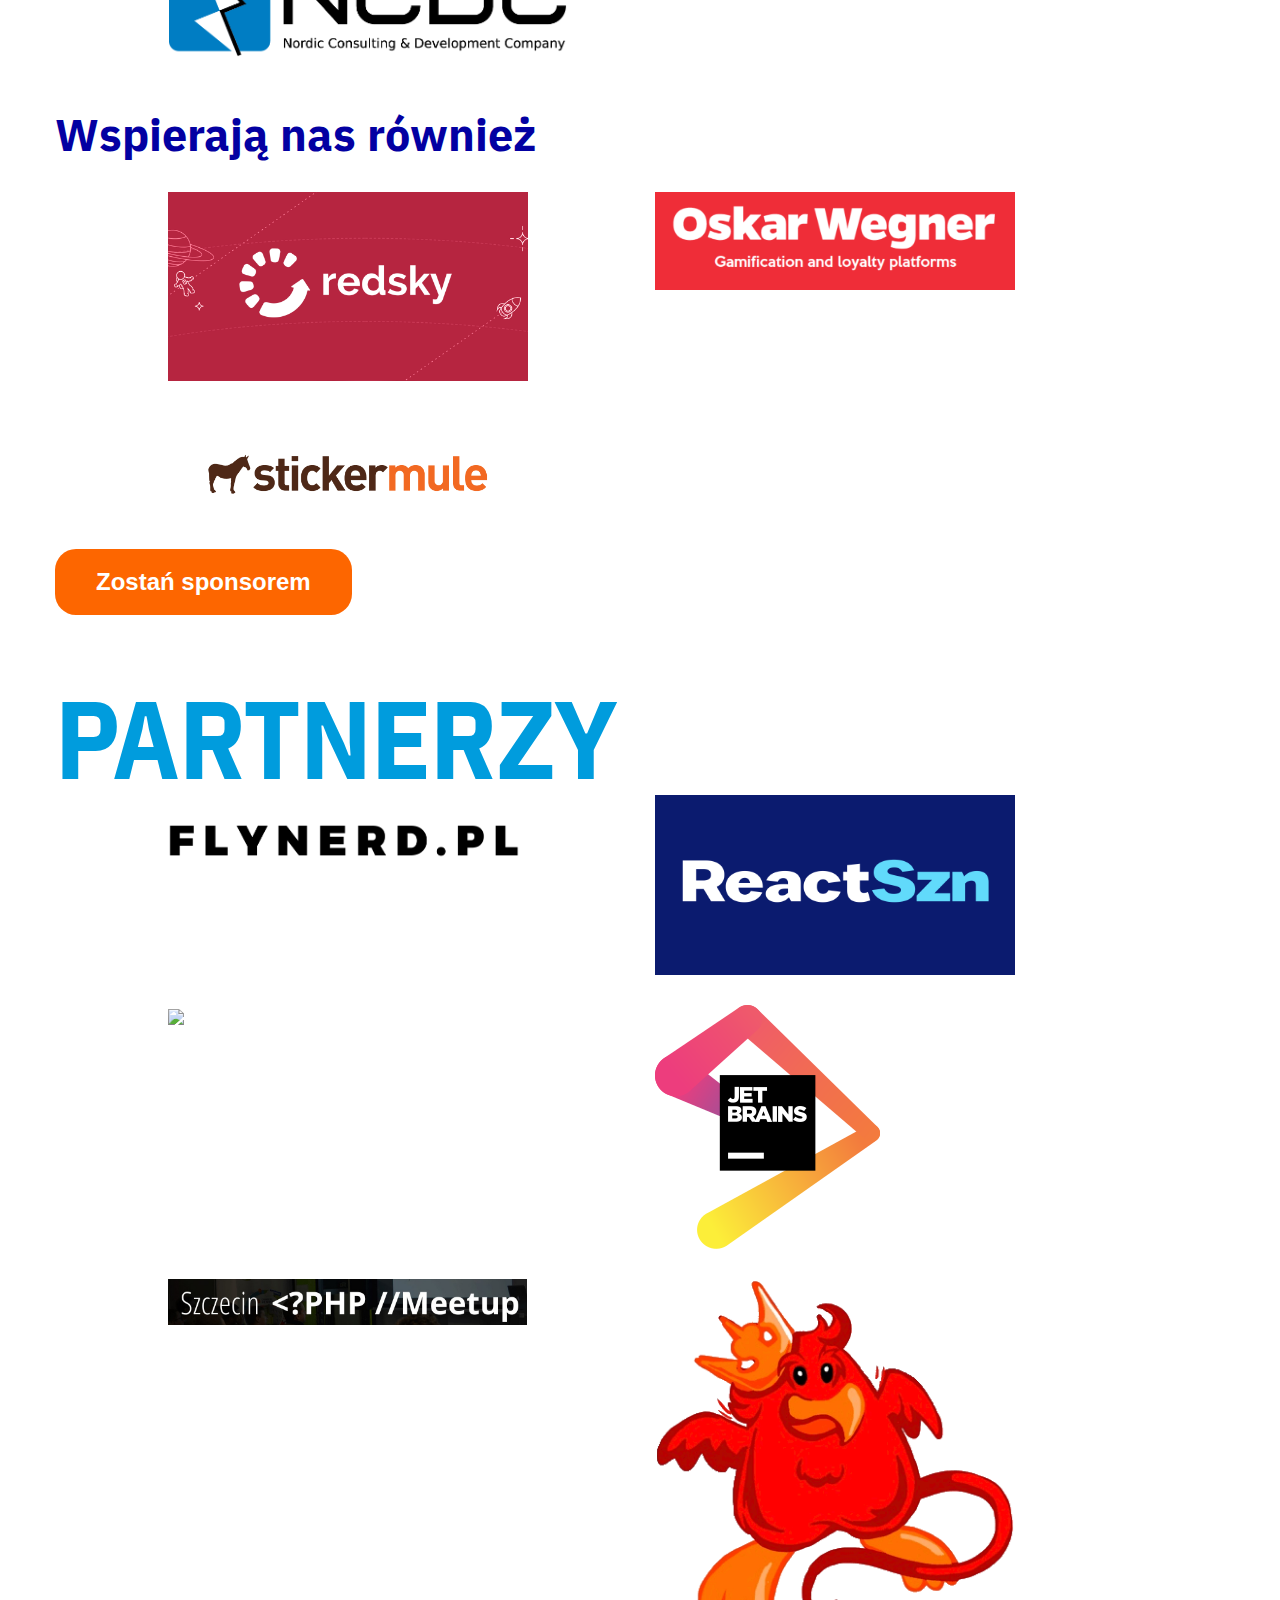
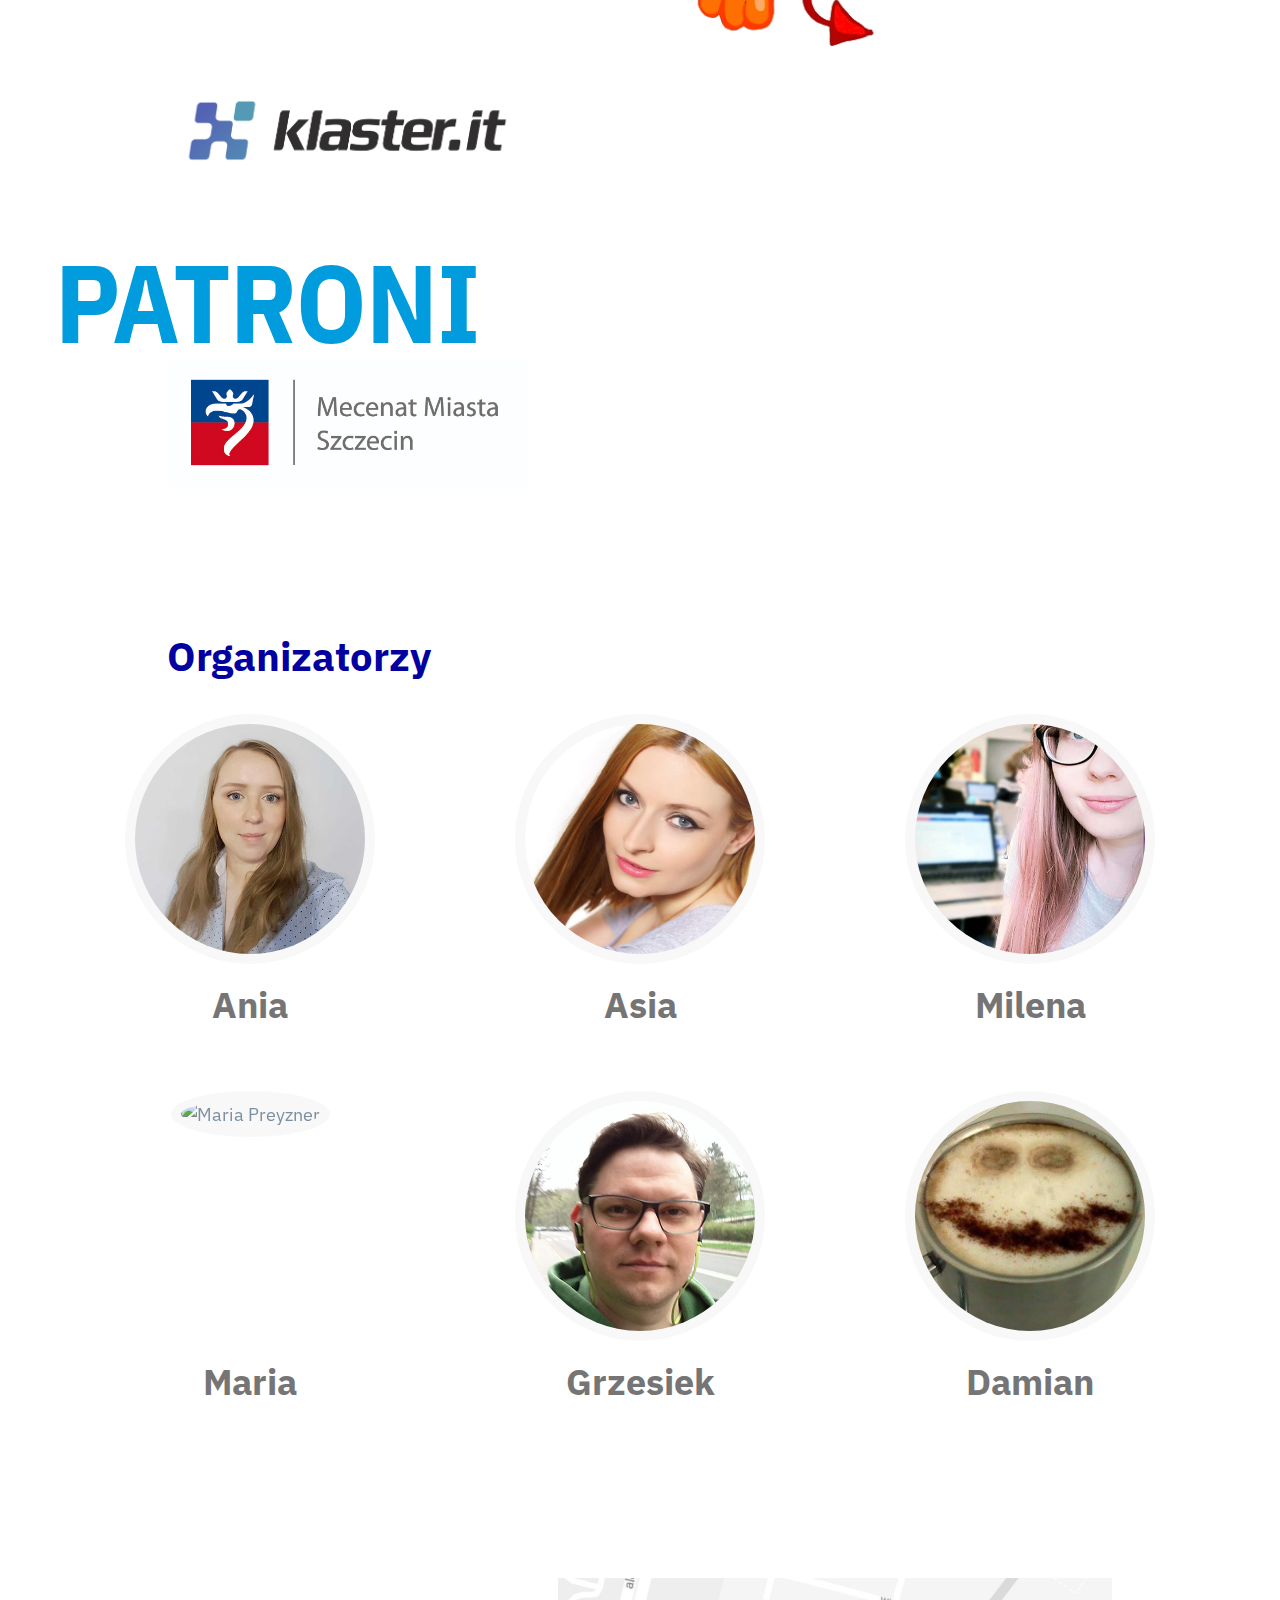
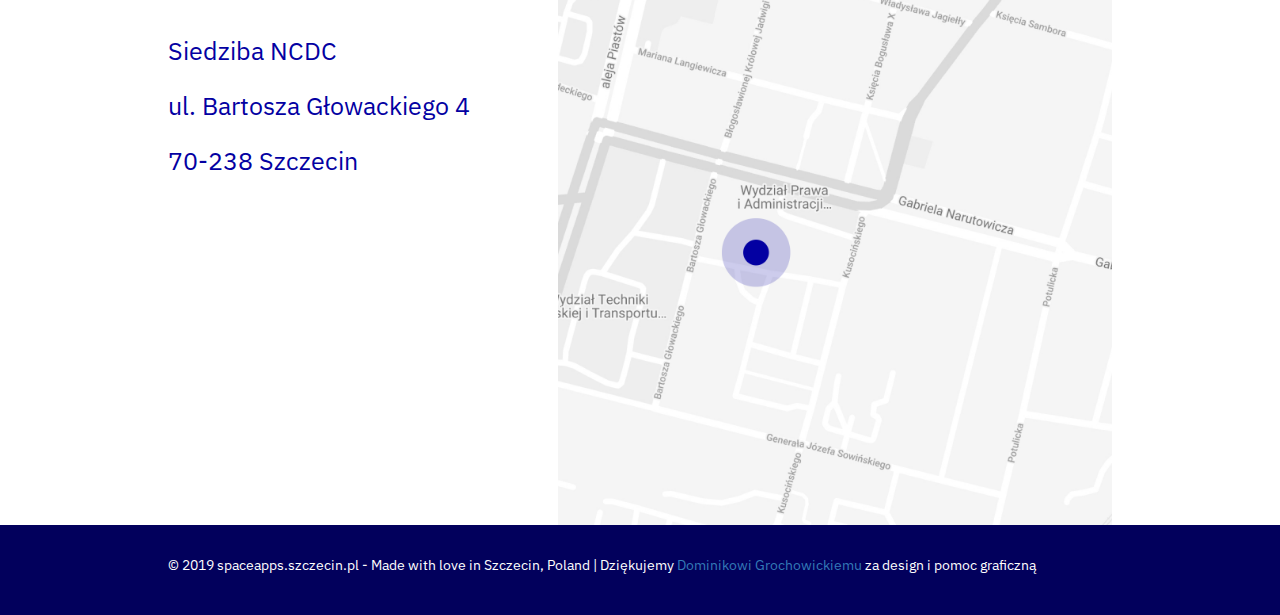
==== commit d44e9ee0: "Add DevCrowd" ====
--- a/website/index.html
+++ b/website/index.html
@@ -310,6 +310,13 @@
                     <div class="logos">
                         <a href="https://www.meetup.com/Szczecin-PHP-Meetup/">
                             <img src="images/logos/szczecinphpmeetup.jpg" alt="Szczecin PHP Meetup" style="max-width: 100%;">
+                        </a>
+                    </div>
+                </div>
+                 <div class="col-md-offset-1 col-md-4 col-sm-offset-1 col-sm-4">
+                    <div class="logos">
+                        <a href="http://devcrowd.pl/">
+                            <img src="images/logos/DevCrowd.png" alt="DevCrowd" style="max-width: 100%;">
                         </a>
                     </div>
                 </div>
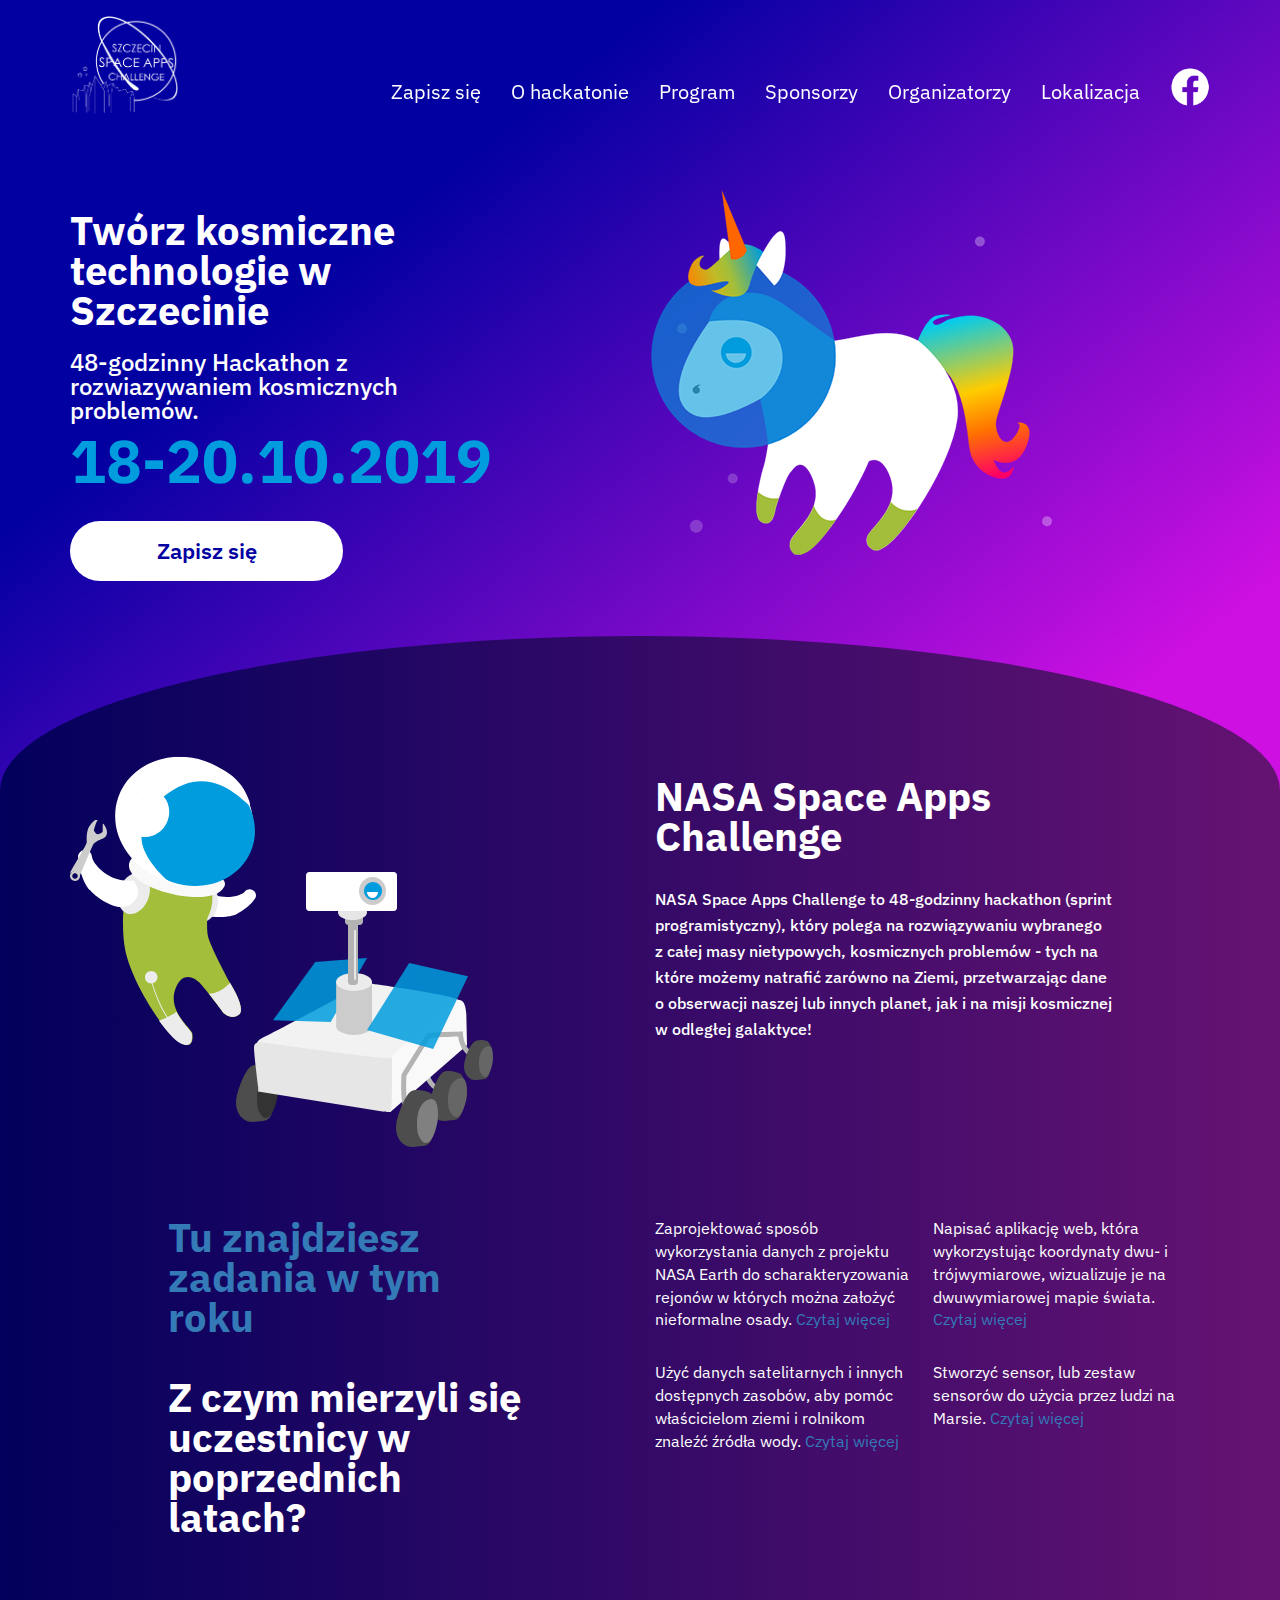
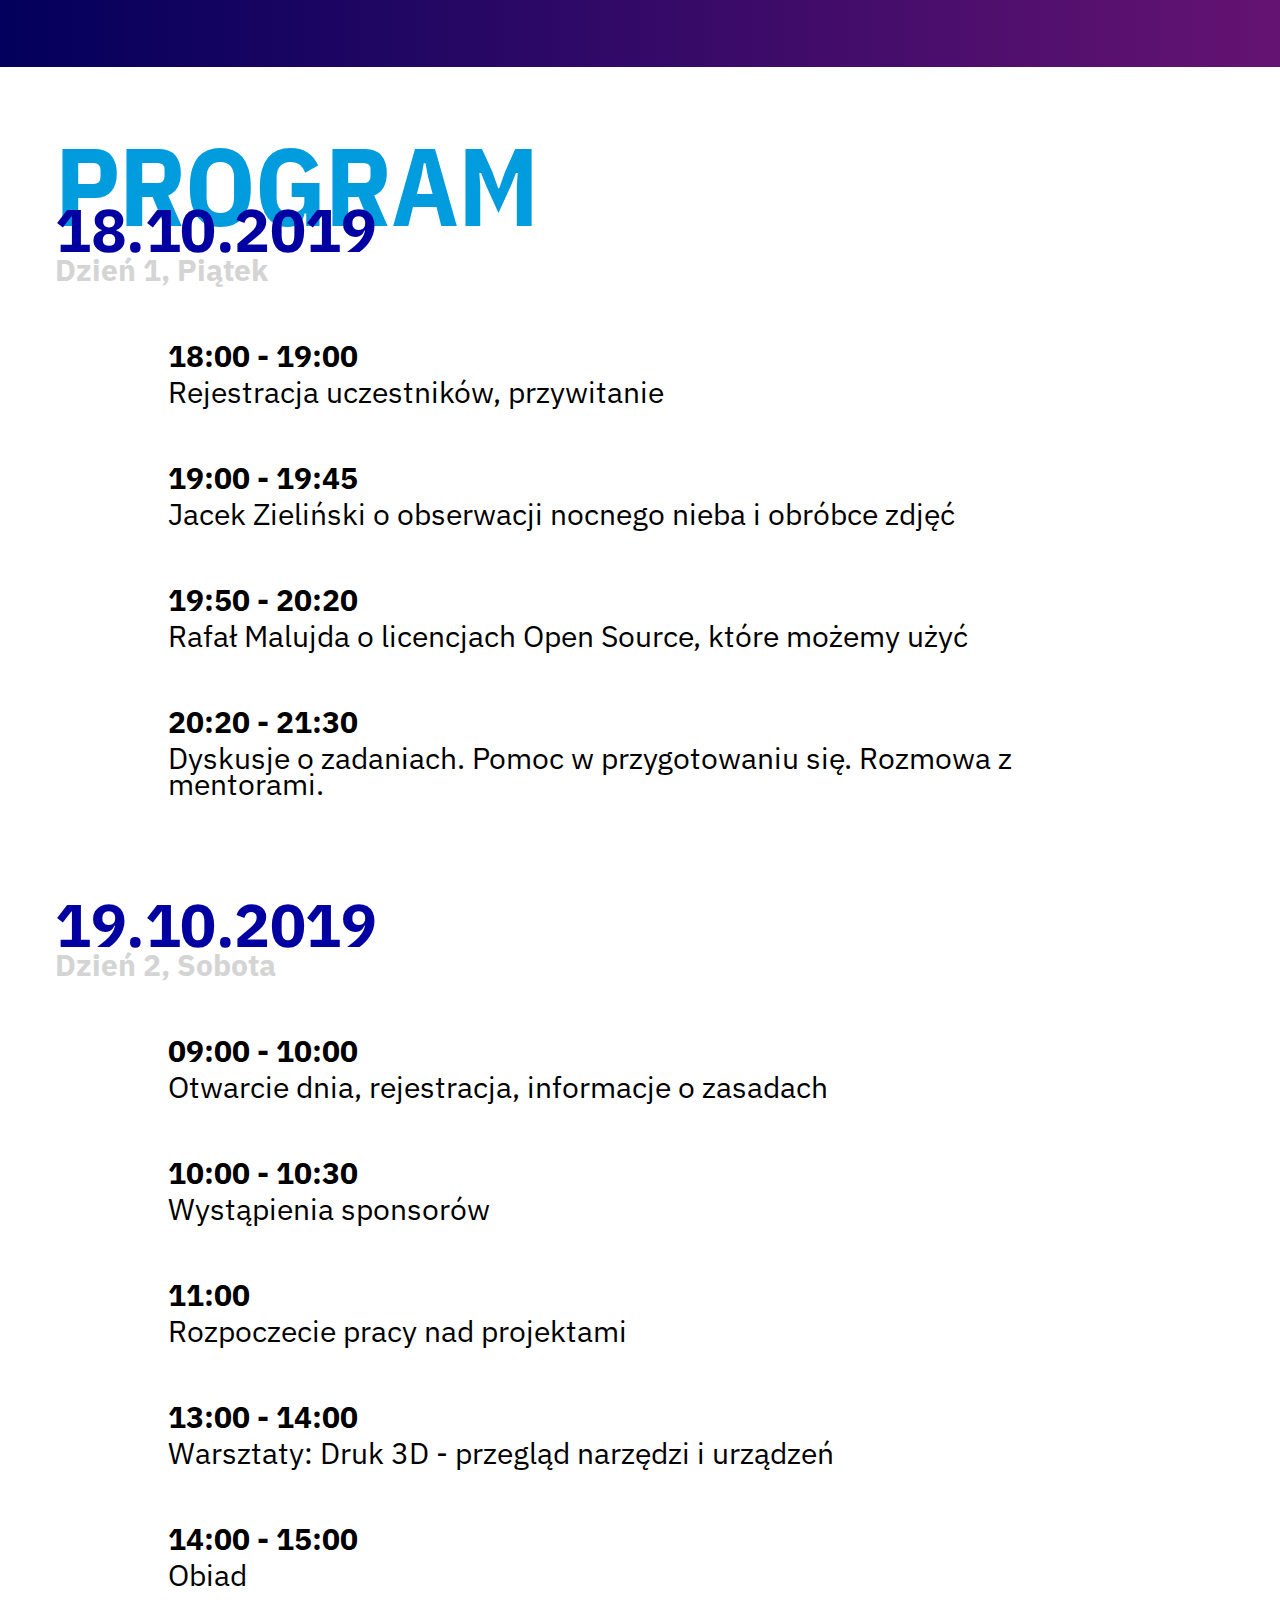
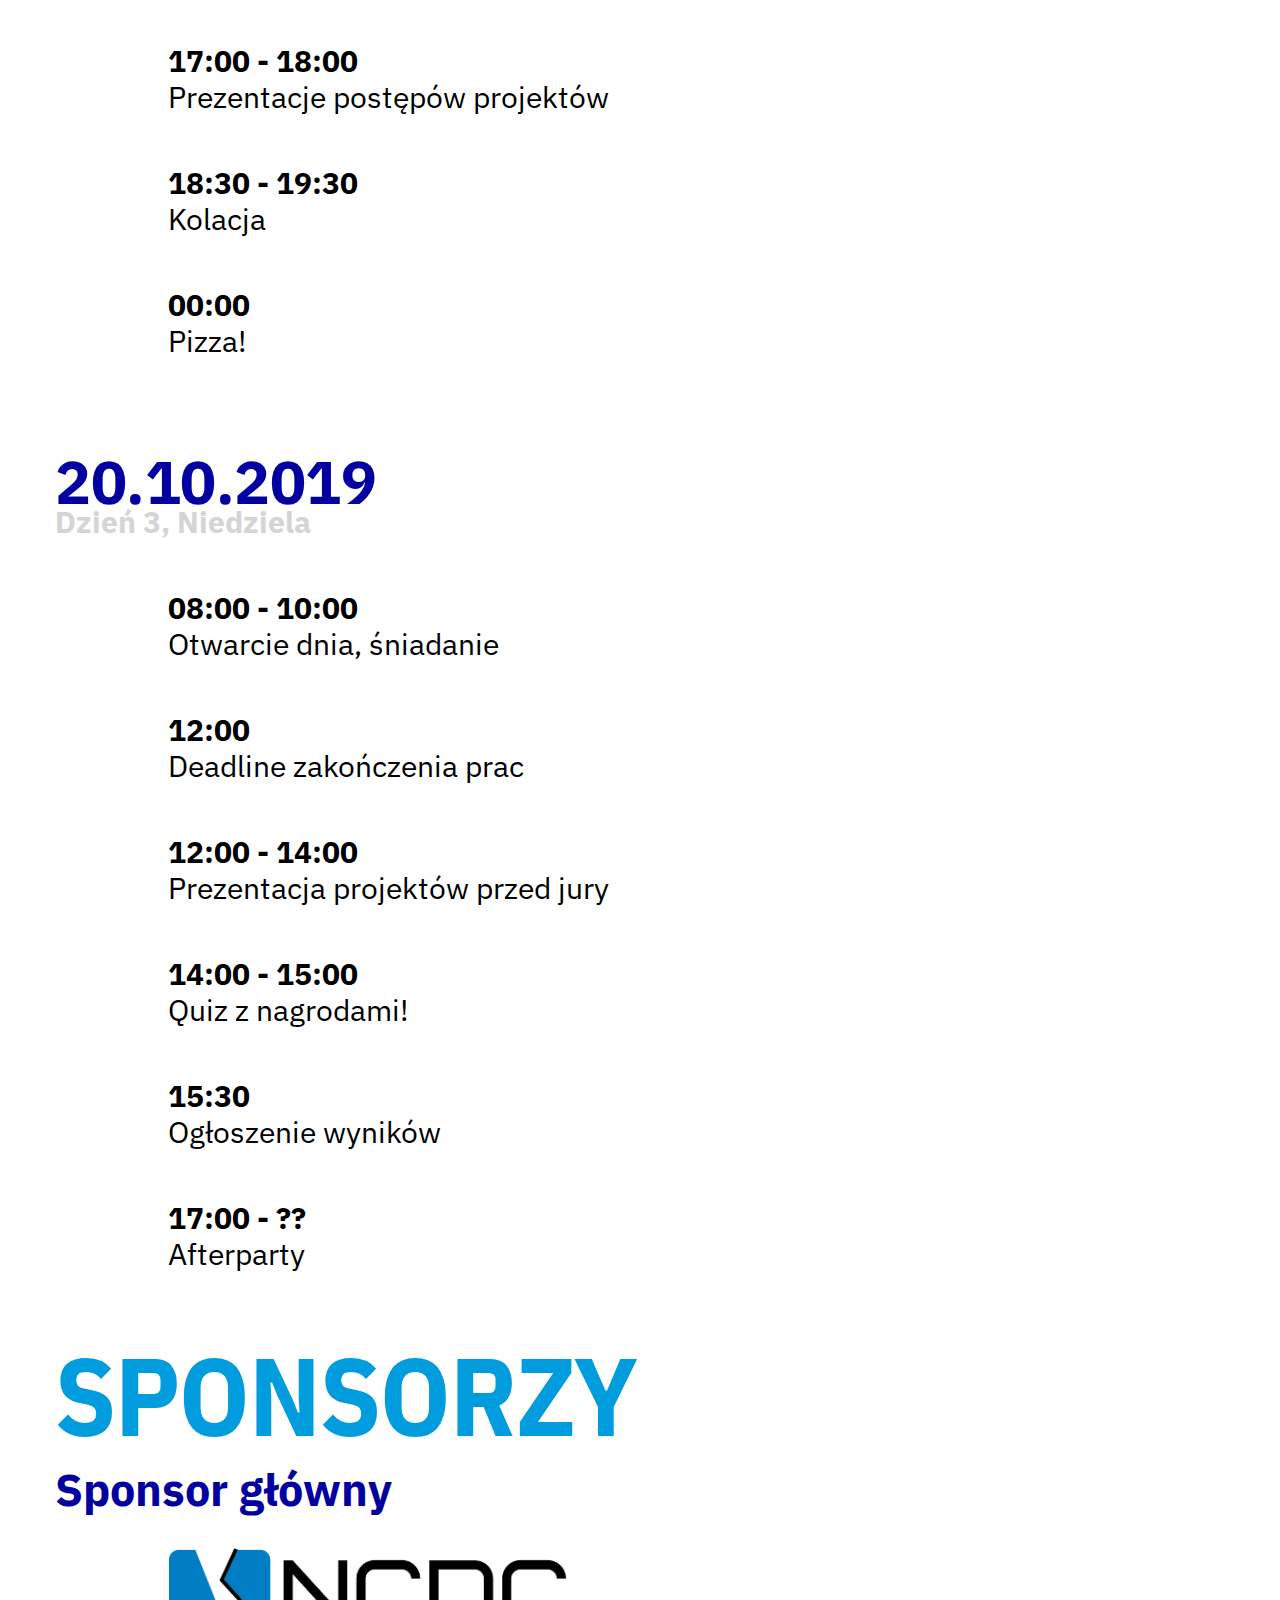
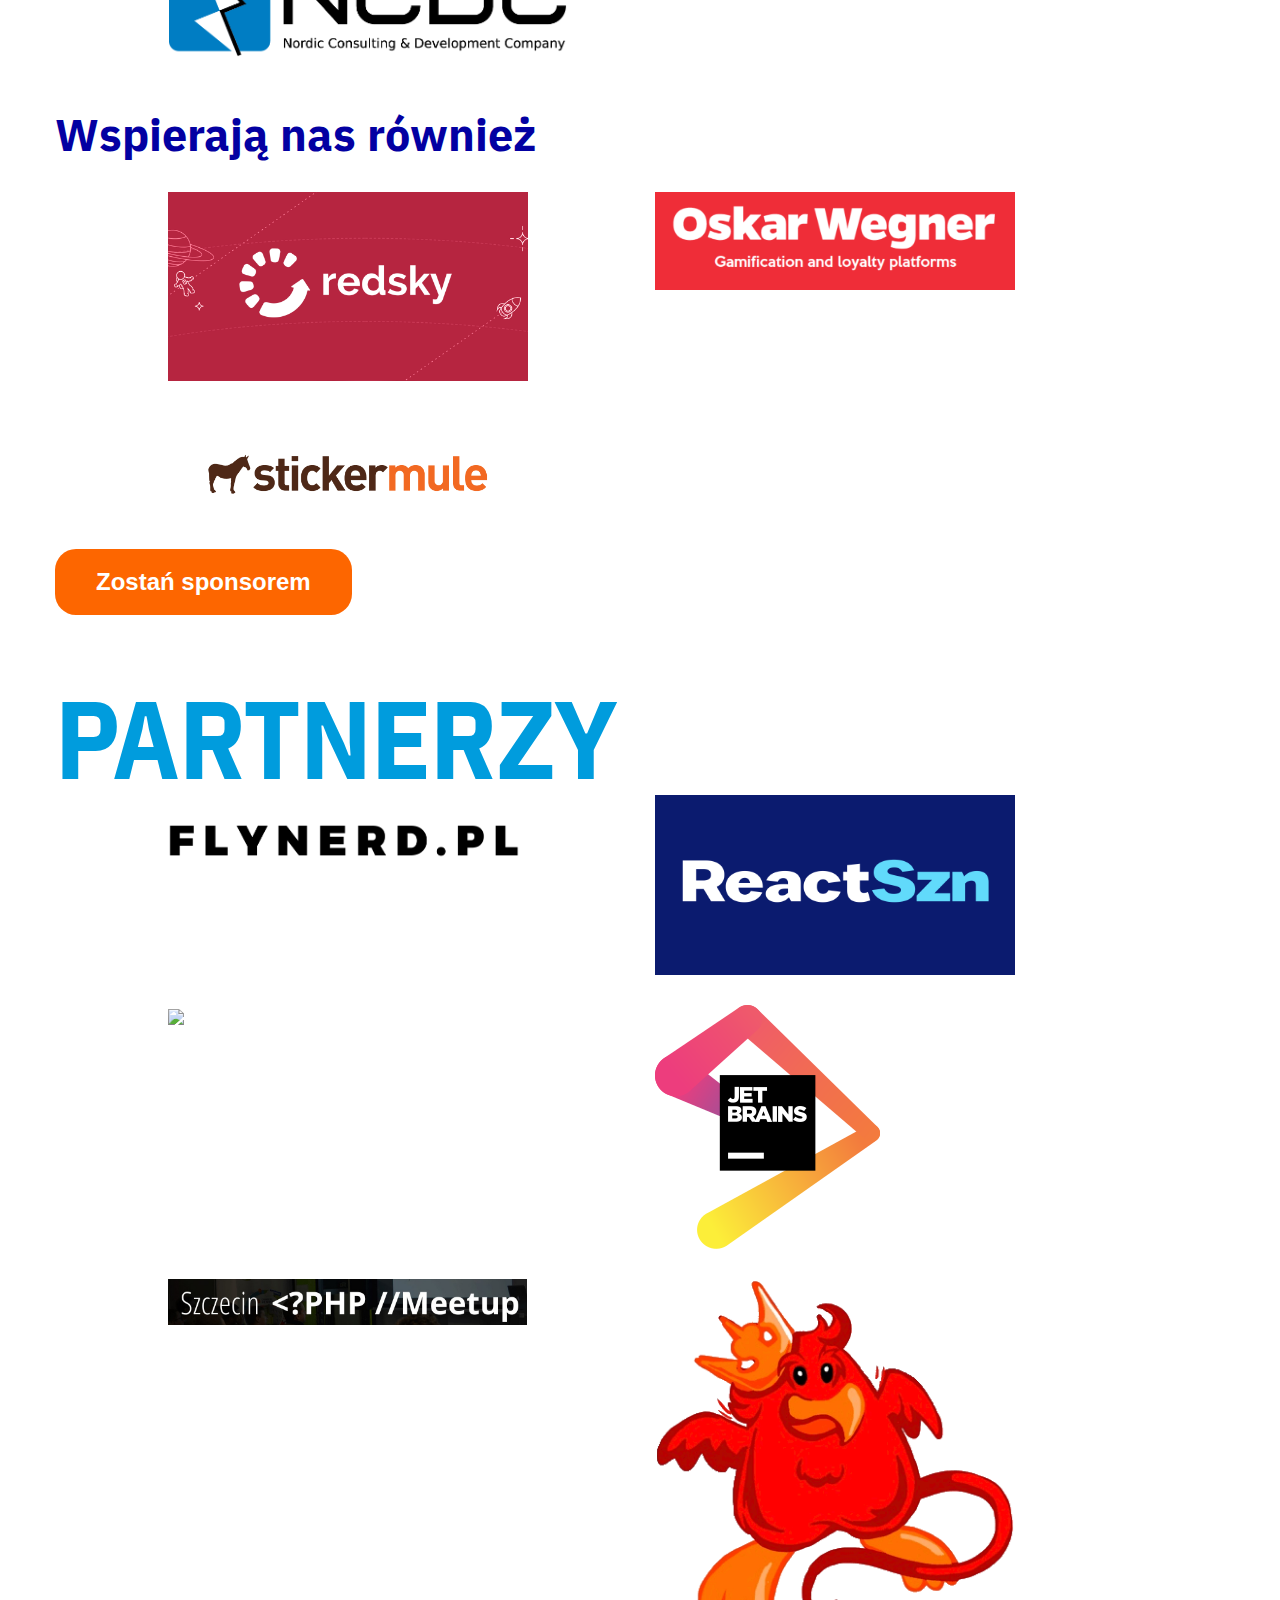
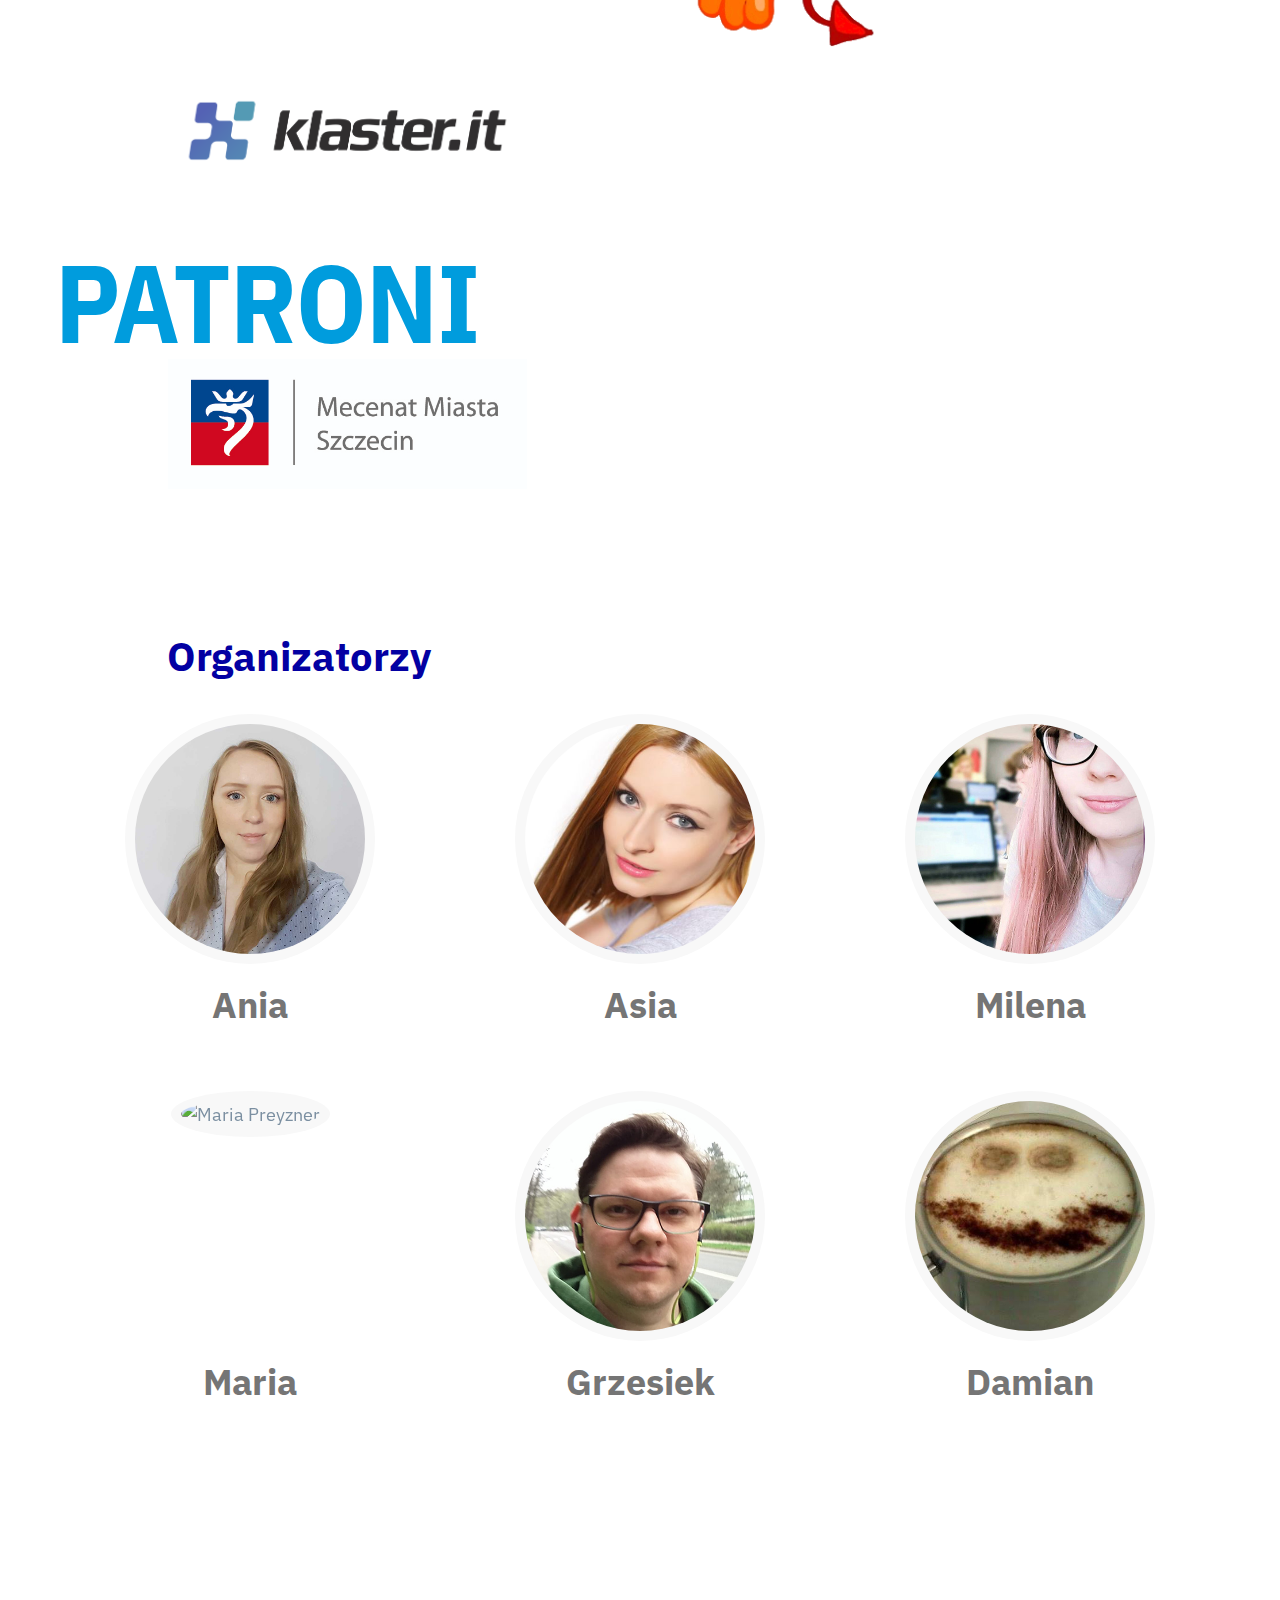
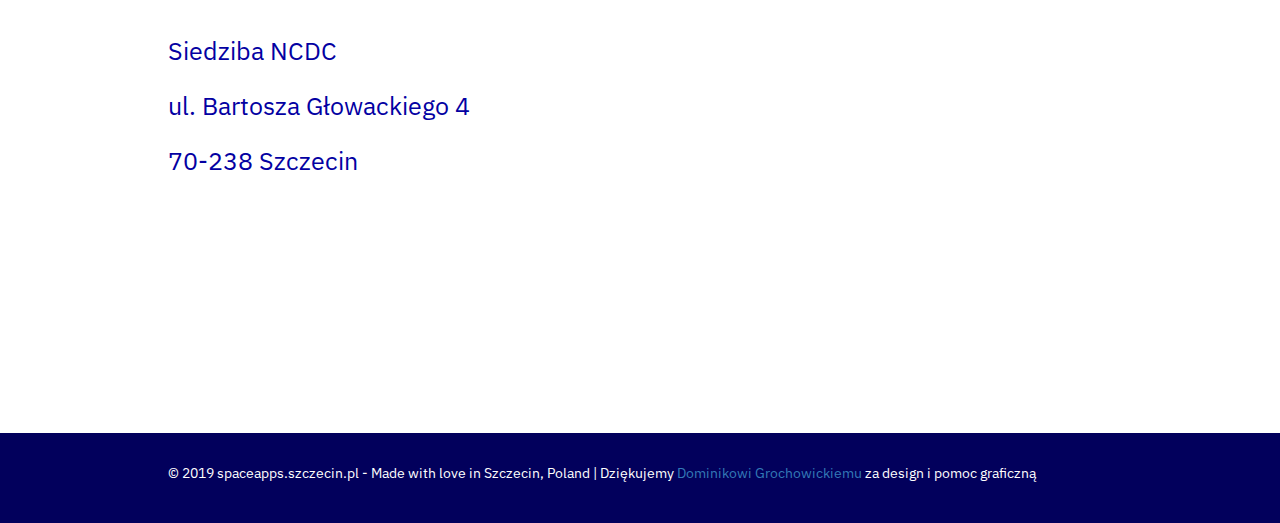
==== commit 1d3d5546: "Fix map, add Google Maps iframe" ====
--- a/website/index.html
+++ b/website/index.html
@@ -516,7 +516,7 @@
                     <p class="address">70-238 Szczecin</p>
                 </div>
                 <div class="col-md-6 col-sm-6">
-                    <img src="images/img-map.png" class="img-responsive max-width: 100% height: auto"  alt="spaceappschallange map">
+<iframe src="https://www.google.com/maps/embed?pb=!1m18!1m12!1m3!1d2377.647717688275!2d14.535108315652147!3d53.42112617680878!2m3!1f0!2f0!3f0!3m2!1i1024!2i768!4f13.1!3m3!1m2!1s0x47aa09221a56a365%3A0xf82caa75fc59173a!2sNordic%20Consulting%20%26%20Development%20Company!5e0!3m2!1spl!2spl!4v1571322867597!5m2!1spl!2spl" width="600" height="450" frameborder="0" style="border:0;" allowfullscreen=""></iframe>
                 </div>
             </div>
         </div>
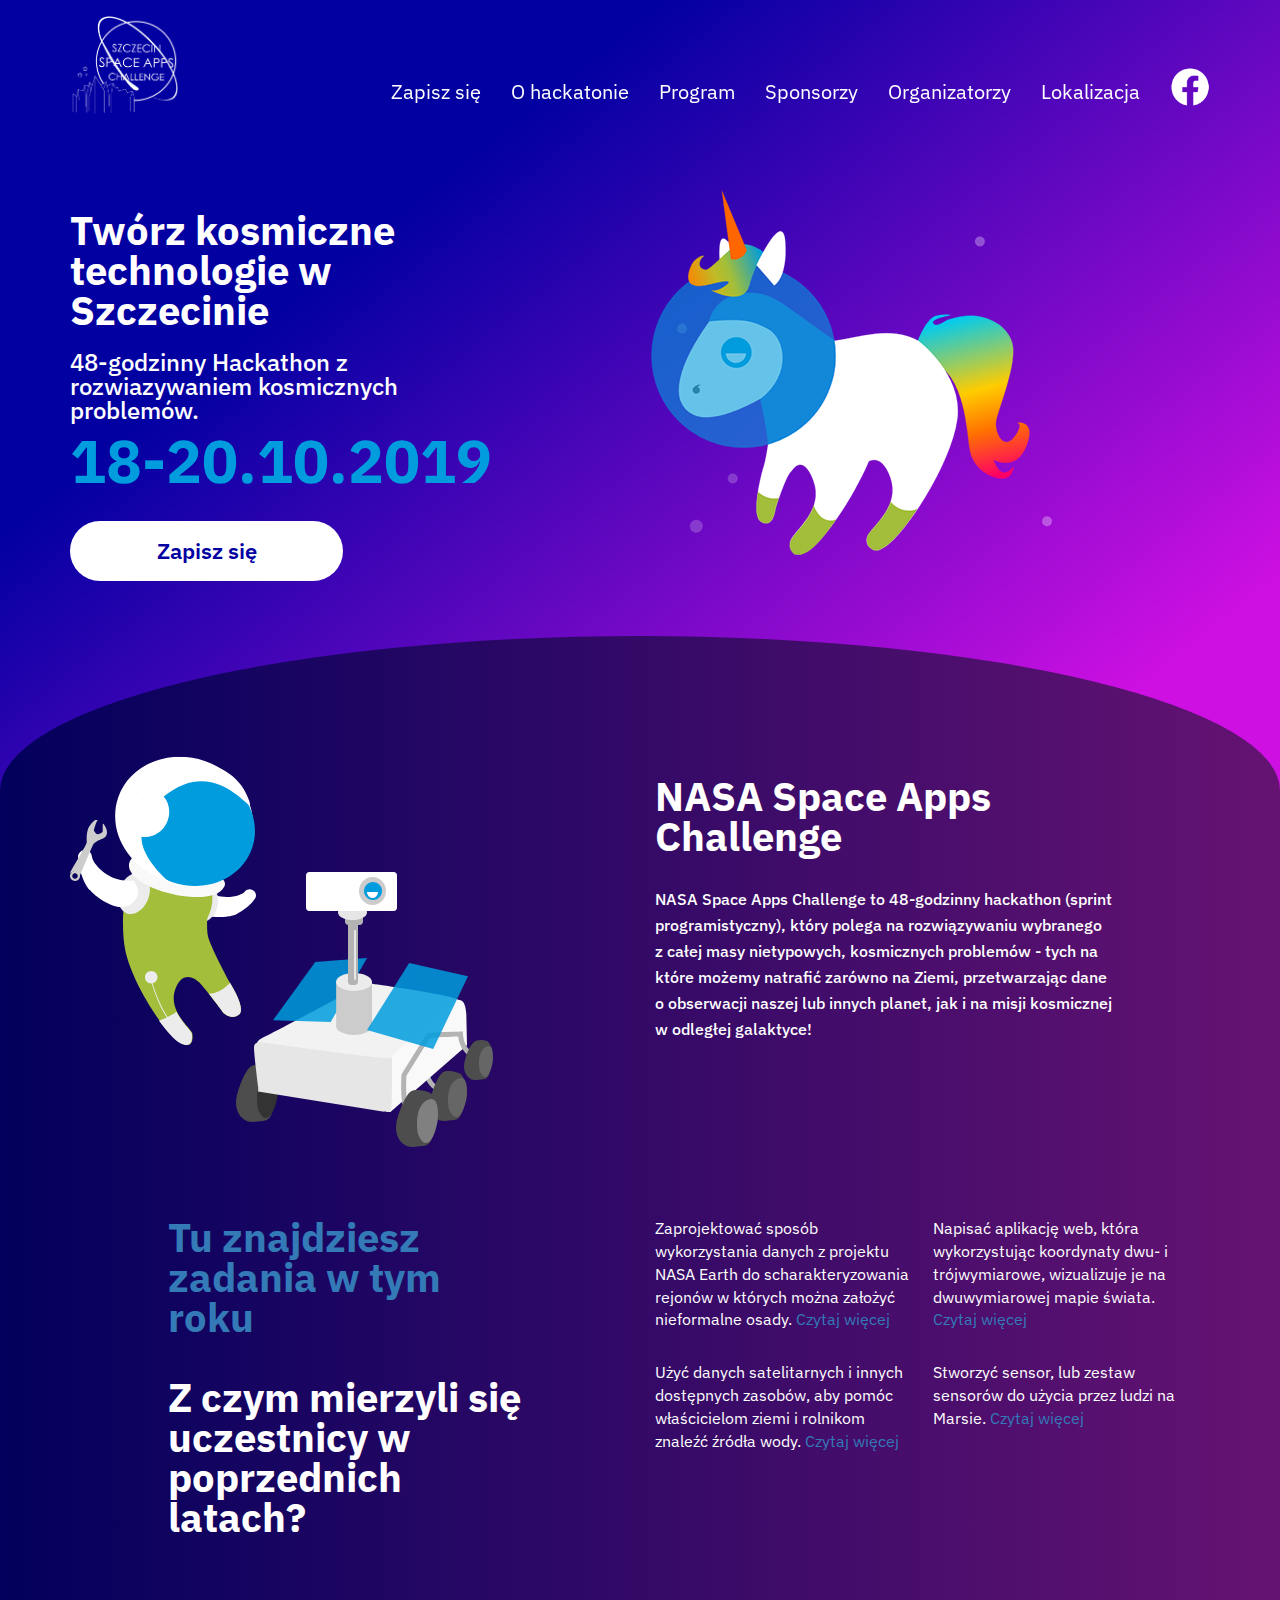
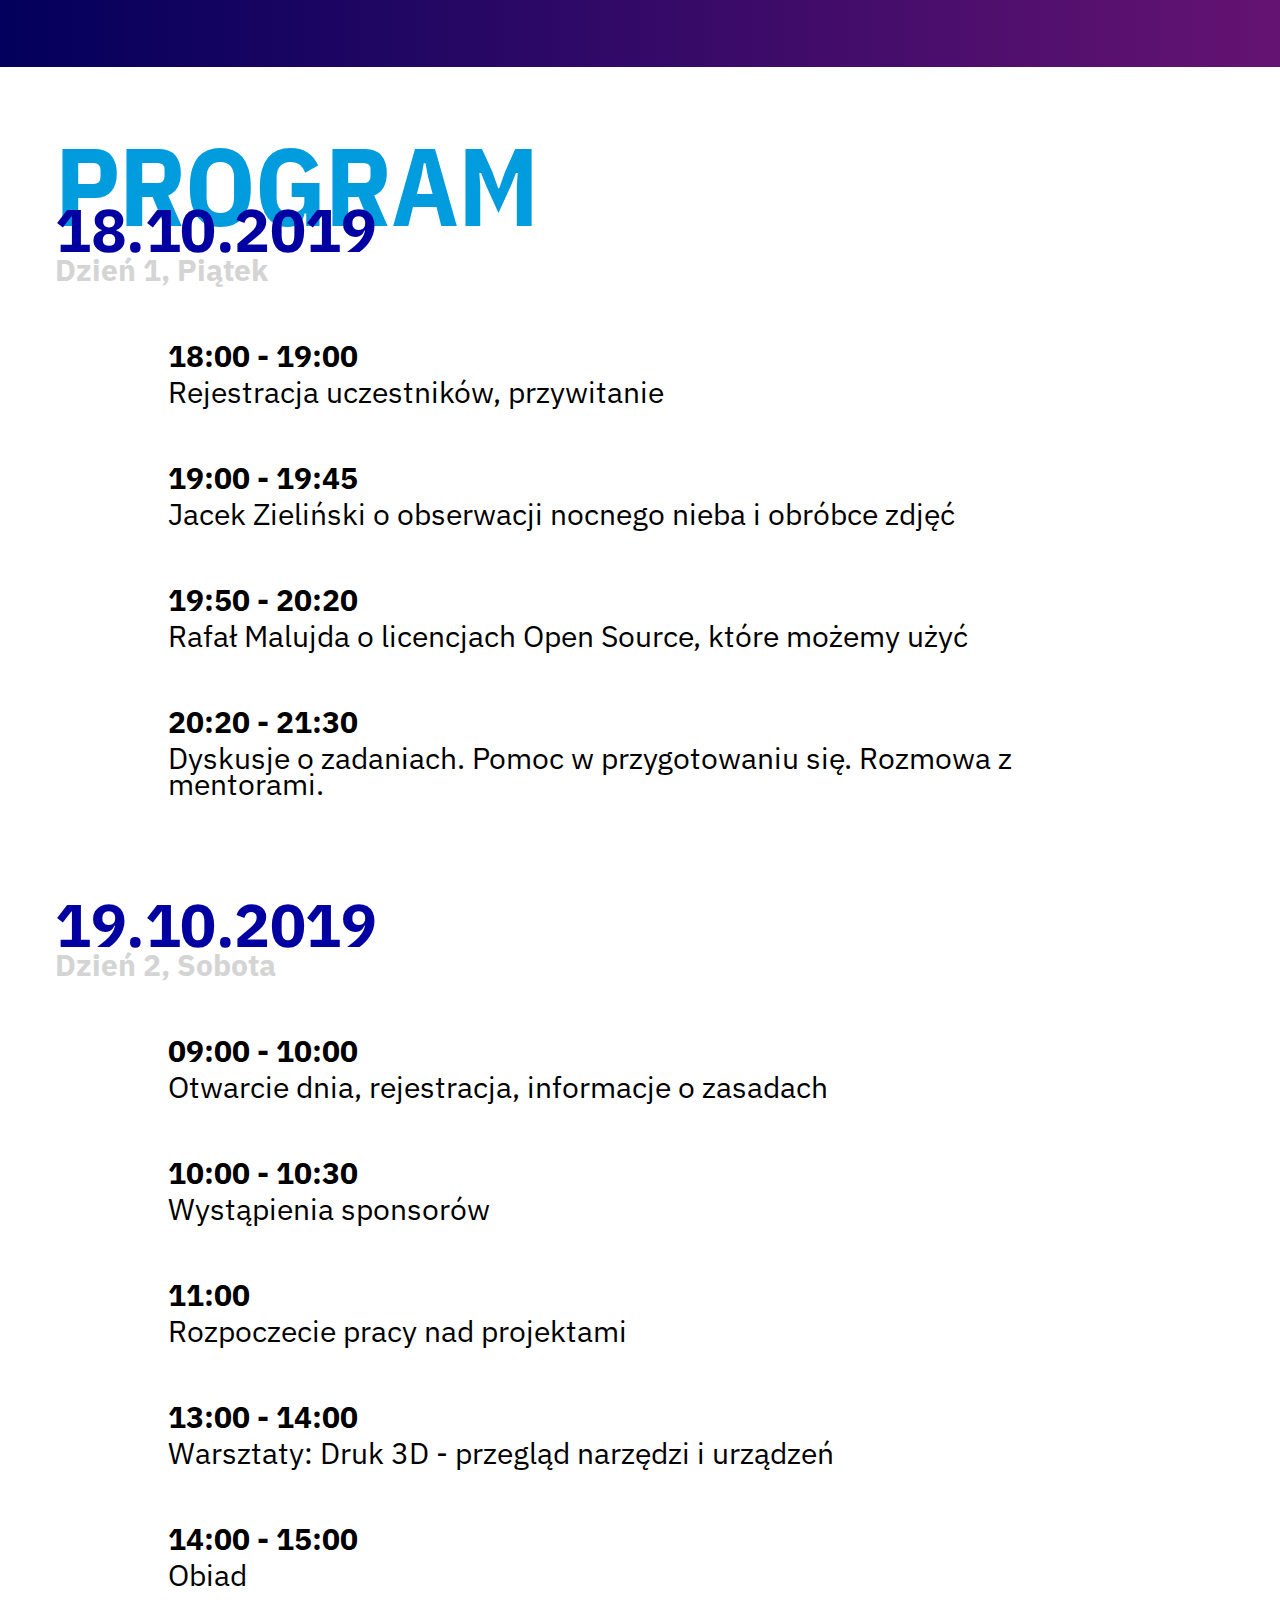
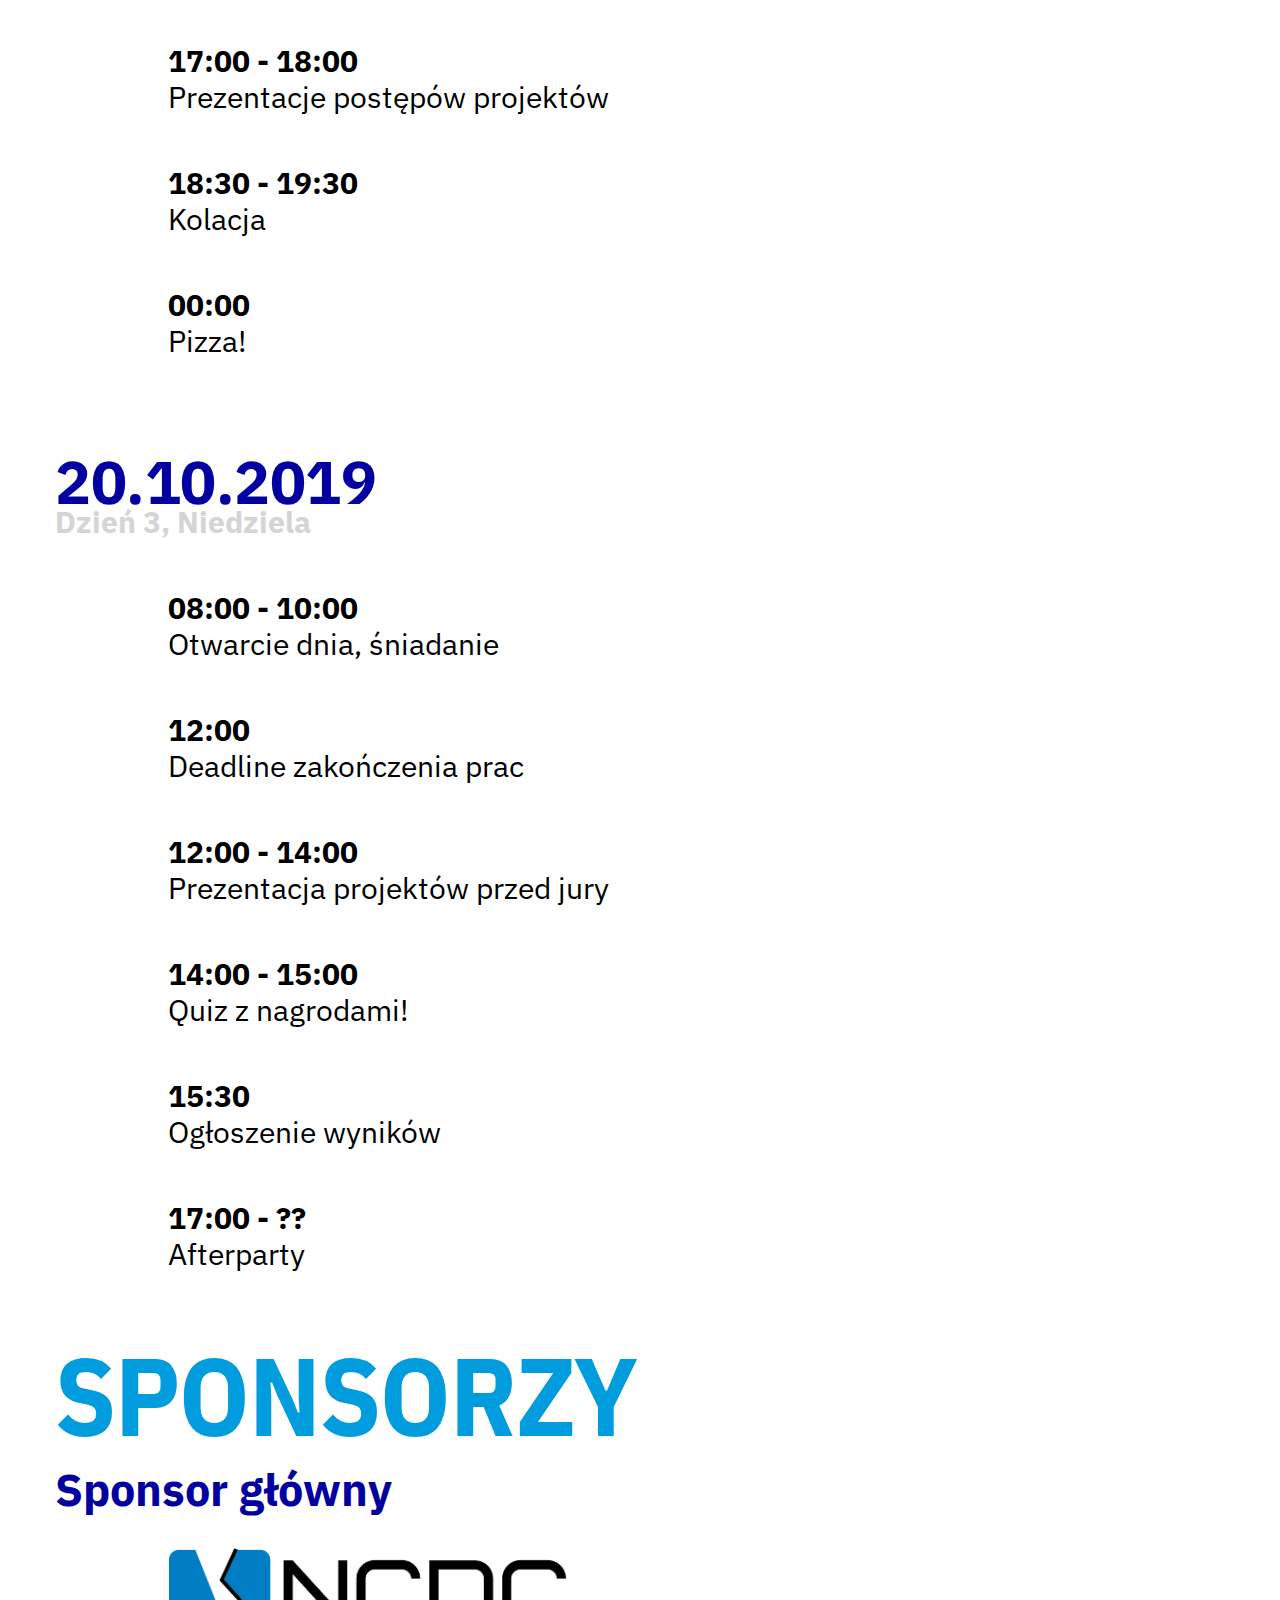
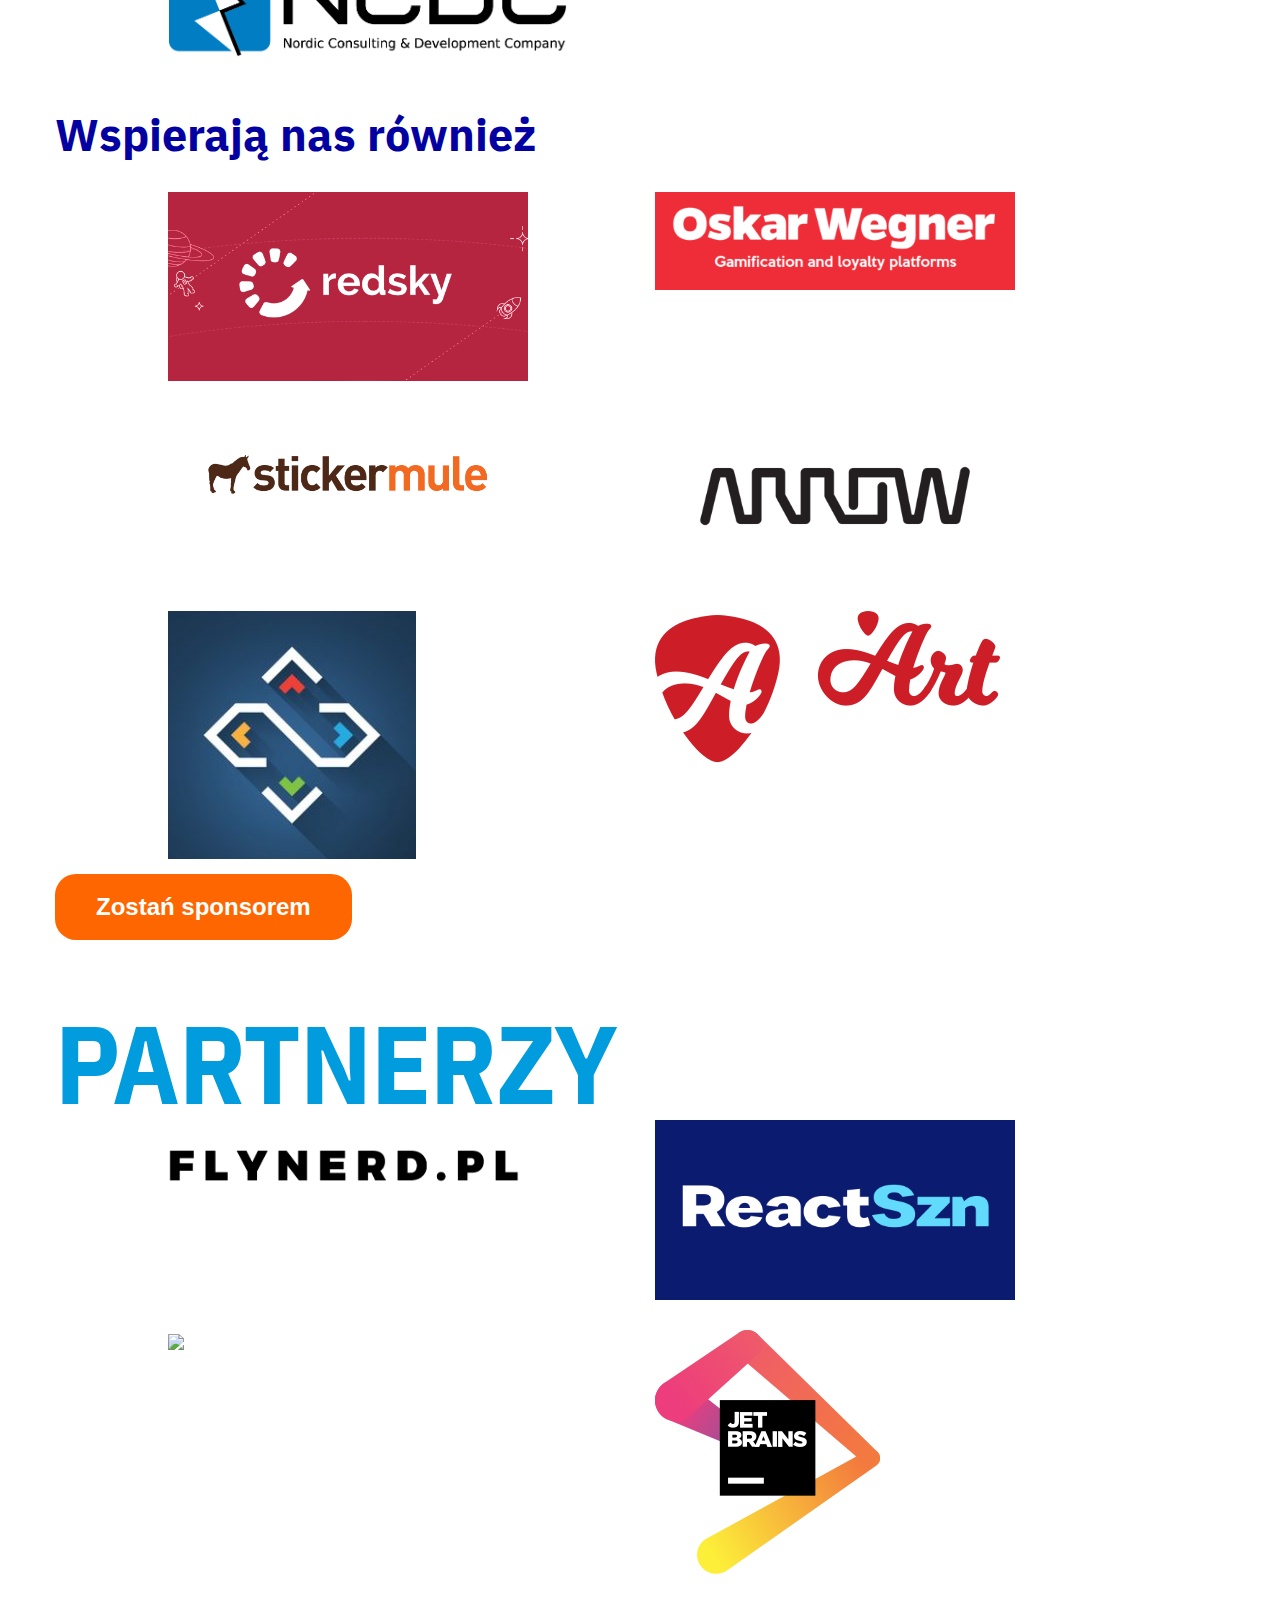
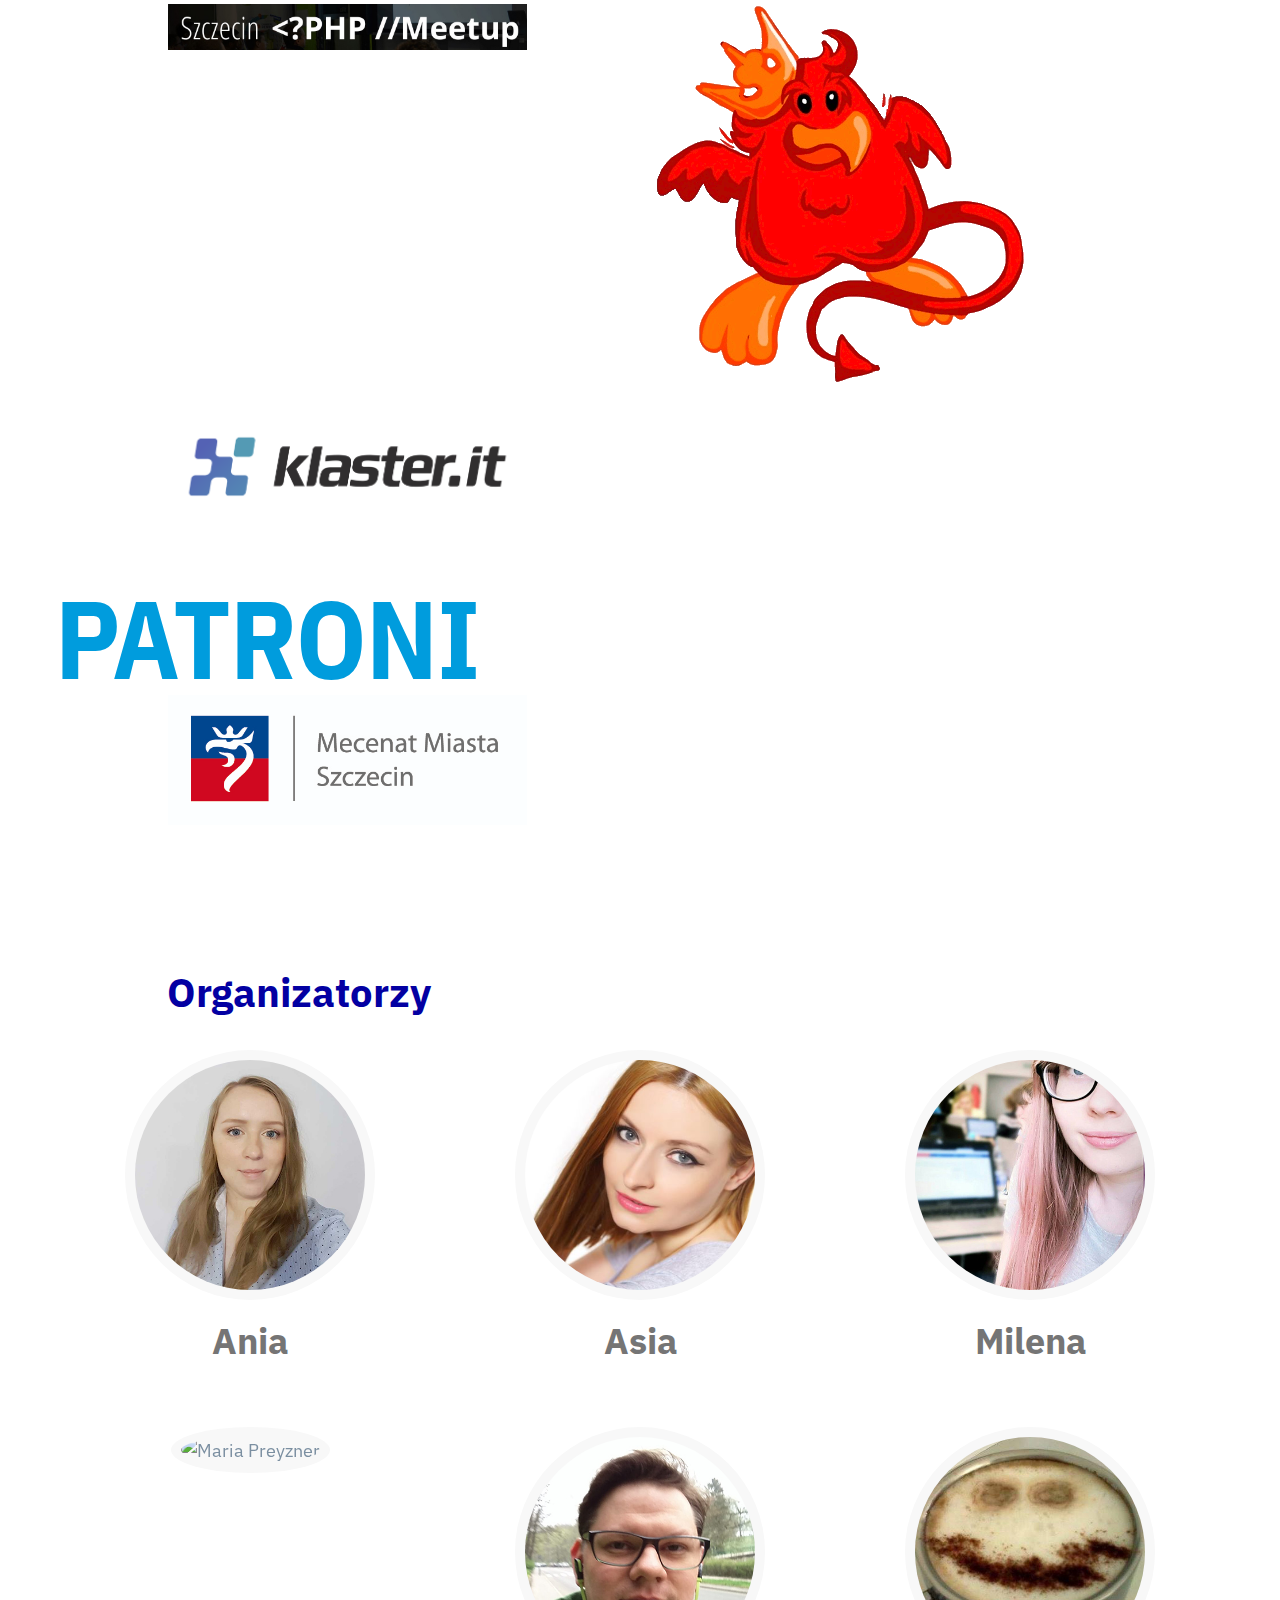
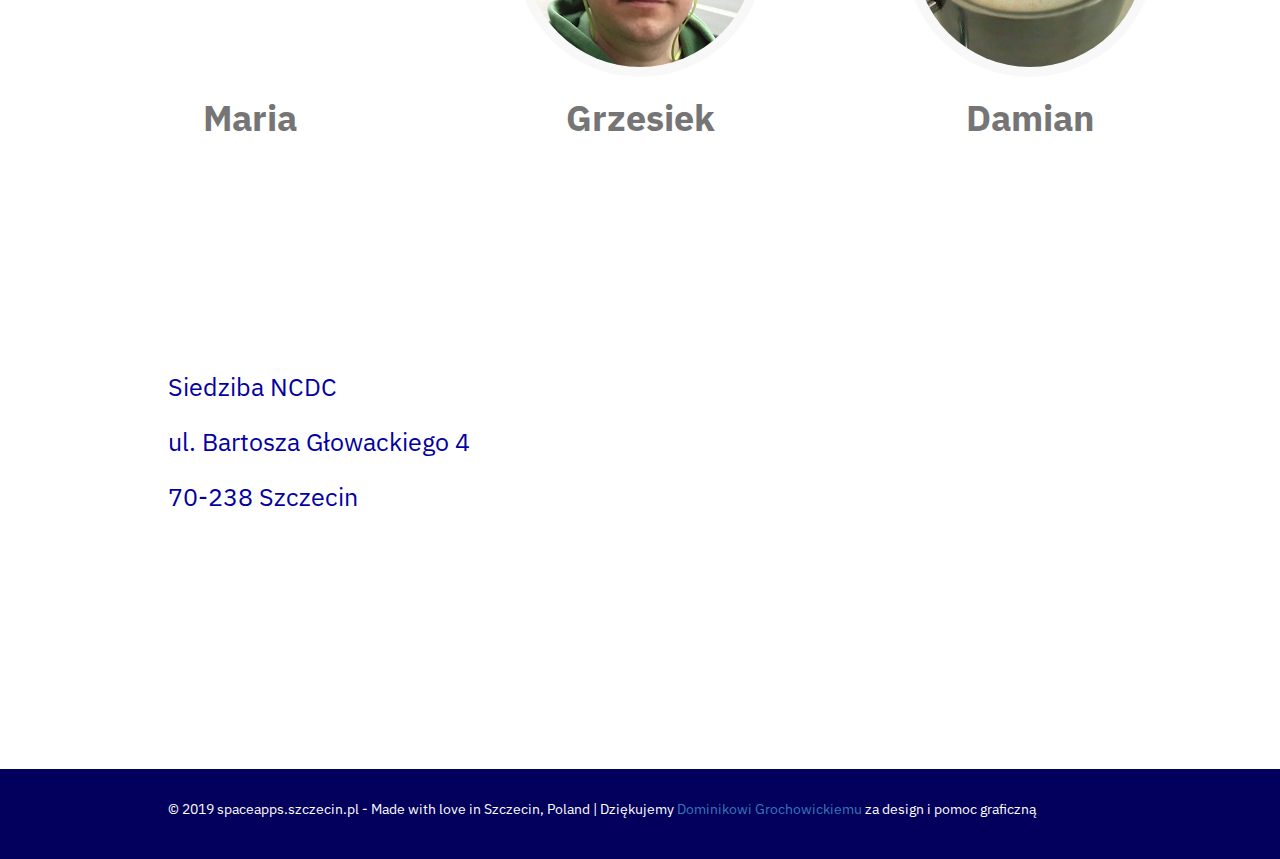
==== commit 1f70c62d: "Add sponsors: Arrow, RemoteMyApp, Part One; fix map" ====
--- a/website/index.html
+++ b/website/index.html
@@ -269,6 +269,29 @@
                         </a>
                     </div>
                 </div>
+                <div class="col-md-offset-1 col-md-4 col-sm-offset-1 col-sm-4">
+                    <div class="logos">
+                        <a href="https://www.arrowecs.pl/">
+                            <img src="images/logos/Arrow_worm_black.png" alt="Arrow" style="max-width: 100%;">
+                        </a>
+                    </div>
+                </div>
+            </div>
+            <div class="row">
+                <div class="col-md-offset-1 col-md-4 col-sm-offset-1 col-sm-4">
+                    <div class="logos">
+                        <a href="http://remotemyapp.com/">
+                            <img src="images/logos/cropped-remotemyapp.jpg" alt="RemoteMyApp" style="max-width: 100%;">
+                        </a>
+                    </div>
+                </div>
+                <div class="col-md-offset-1 col-md-4 col-sm-offset-1 col-sm-4">
+                    <div class="logos">
+                        <a href="https://www.facebook.com/partoneszczecin/">
+                            <img src="images/logos/part_one.png" alt="P'Art One Pub Szczecin" style="max-width: 100%;">
+                        </a>
+                    </div>
+                </div>
             </div>
 
             <div class="row">
@@ -294,6 +317,8 @@
                         </a>
                     </div>
                 </div>
+            </div>
+            <div class="row">
                 <div class="col-md-offset-1 col-md-4 col-sm-offset-1 col-sm-4">
                     <div class="logos">
                         <a href="https://www.oreilly.com/pub/cpc/215386"><img src="https://www.oreilly.com/partner_file/oreilly.jpg"  style="max-width: 100%;"/></a>
@@ -301,25 +326,25 @@
                 </div>
                 <div class="col-md-offset-1 col-md-4 col-sm-offset-1 col-sm-4">
                     <div class="logos">
-                        <a href="http://jetbrains.com/">
-                            <img src="images/logos/jetbrains.png" alt="JetBrains" style="max-width: 100%;">
-                        </a>
-                    </div>
-                </div>
-                <div class="col-md-offset-1 col-md-4 col-sm-offset-1 col-sm-4">
-                    <div class="logos">
-                        <a href="https://www.meetup.com/Szczecin-PHP-Meetup/">
-                            <img src="images/logos/szczecinphpmeetup.jpg" alt="Szczecin PHP Meetup" style="max-width: 100%;">
-                        </a>
-                    </div>
-                </div>
-                 <div class="col-md-offset-1 col-md-4 col-sm-offset-1 col-sm-4">
+                        <a href="http://jetbrains.com/"><img src="images/logos/jetbrains.png" alt="JetBrains" style="max-width: 100%;"></a>
+                    </div>
+                </div>
+            </div>
+            <div class="row">
+                <div class="col-md-offset-1 col-md-4 col-sm-offset-1 col-sm-4">
+                    <div class="logos">
+                        <a href="https://www.meetup.com/Szczecin-PHP-Meetup/"><img src="images/logos/szczecinphpmeetup.jpg" alt="Szczecin PHP Meetup" style="max-width: 100%;"></a>
+                    </div>
+                </div>
+                 <div class="col-md-offset-1 col-md-3 col-sm-offset-1 col-sm-3">
                     <div class="logos">
                         <a href="http://devcrowd.pl/">
                             <img src="images/logos/DevCrowd.png" alt="DevCrowd" style="max-width: 100%;">
                         </a>
                     </div>
                 </div>
+            </div>
+            <div class="row">
                 <div class="col-md-offset-1 col-md-4 col-sm-offset-1 col-sm-4">
                     <div class="logos">
                         <a href="http://klaster.it/">
@@ -327,7 +352,6 @@
                         </a>
                     </div>
                 </div>
-
             </div>
             <div class="row">
                 <h1 class="program">Patroni</h1>
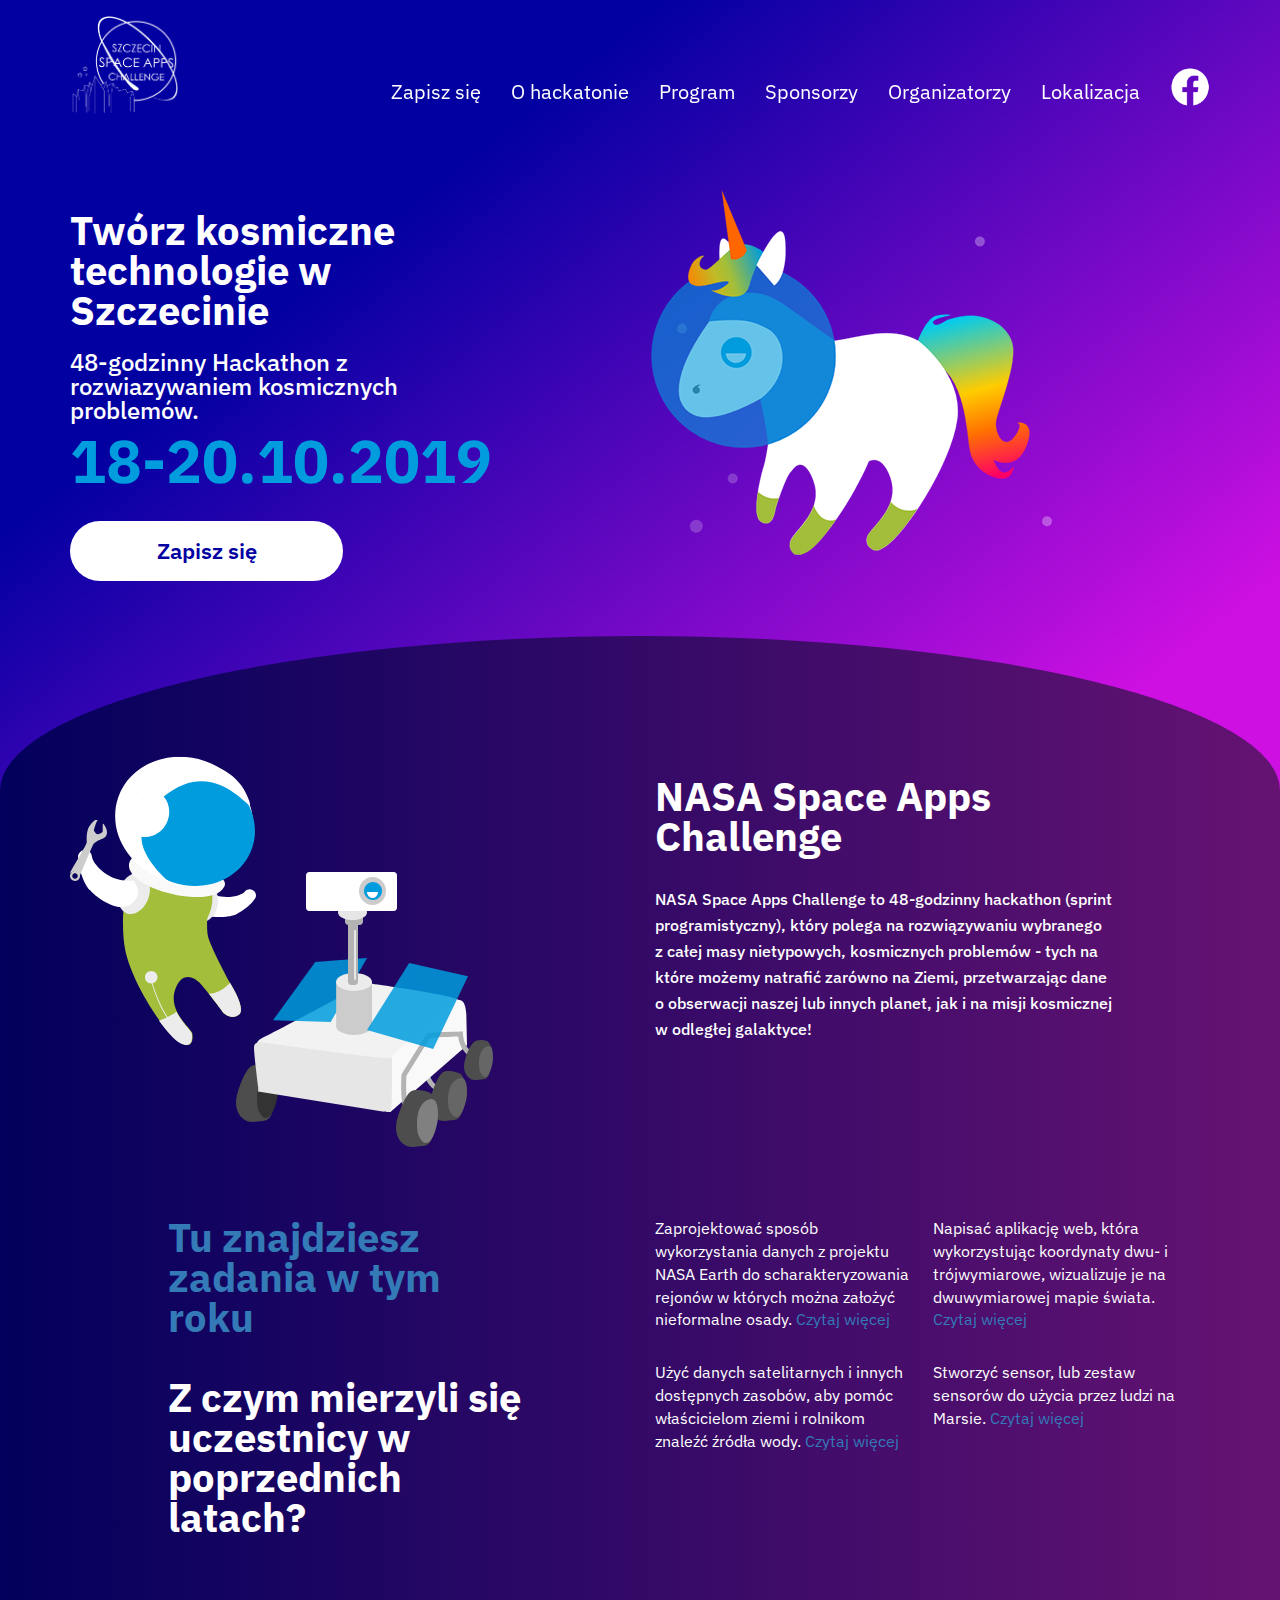
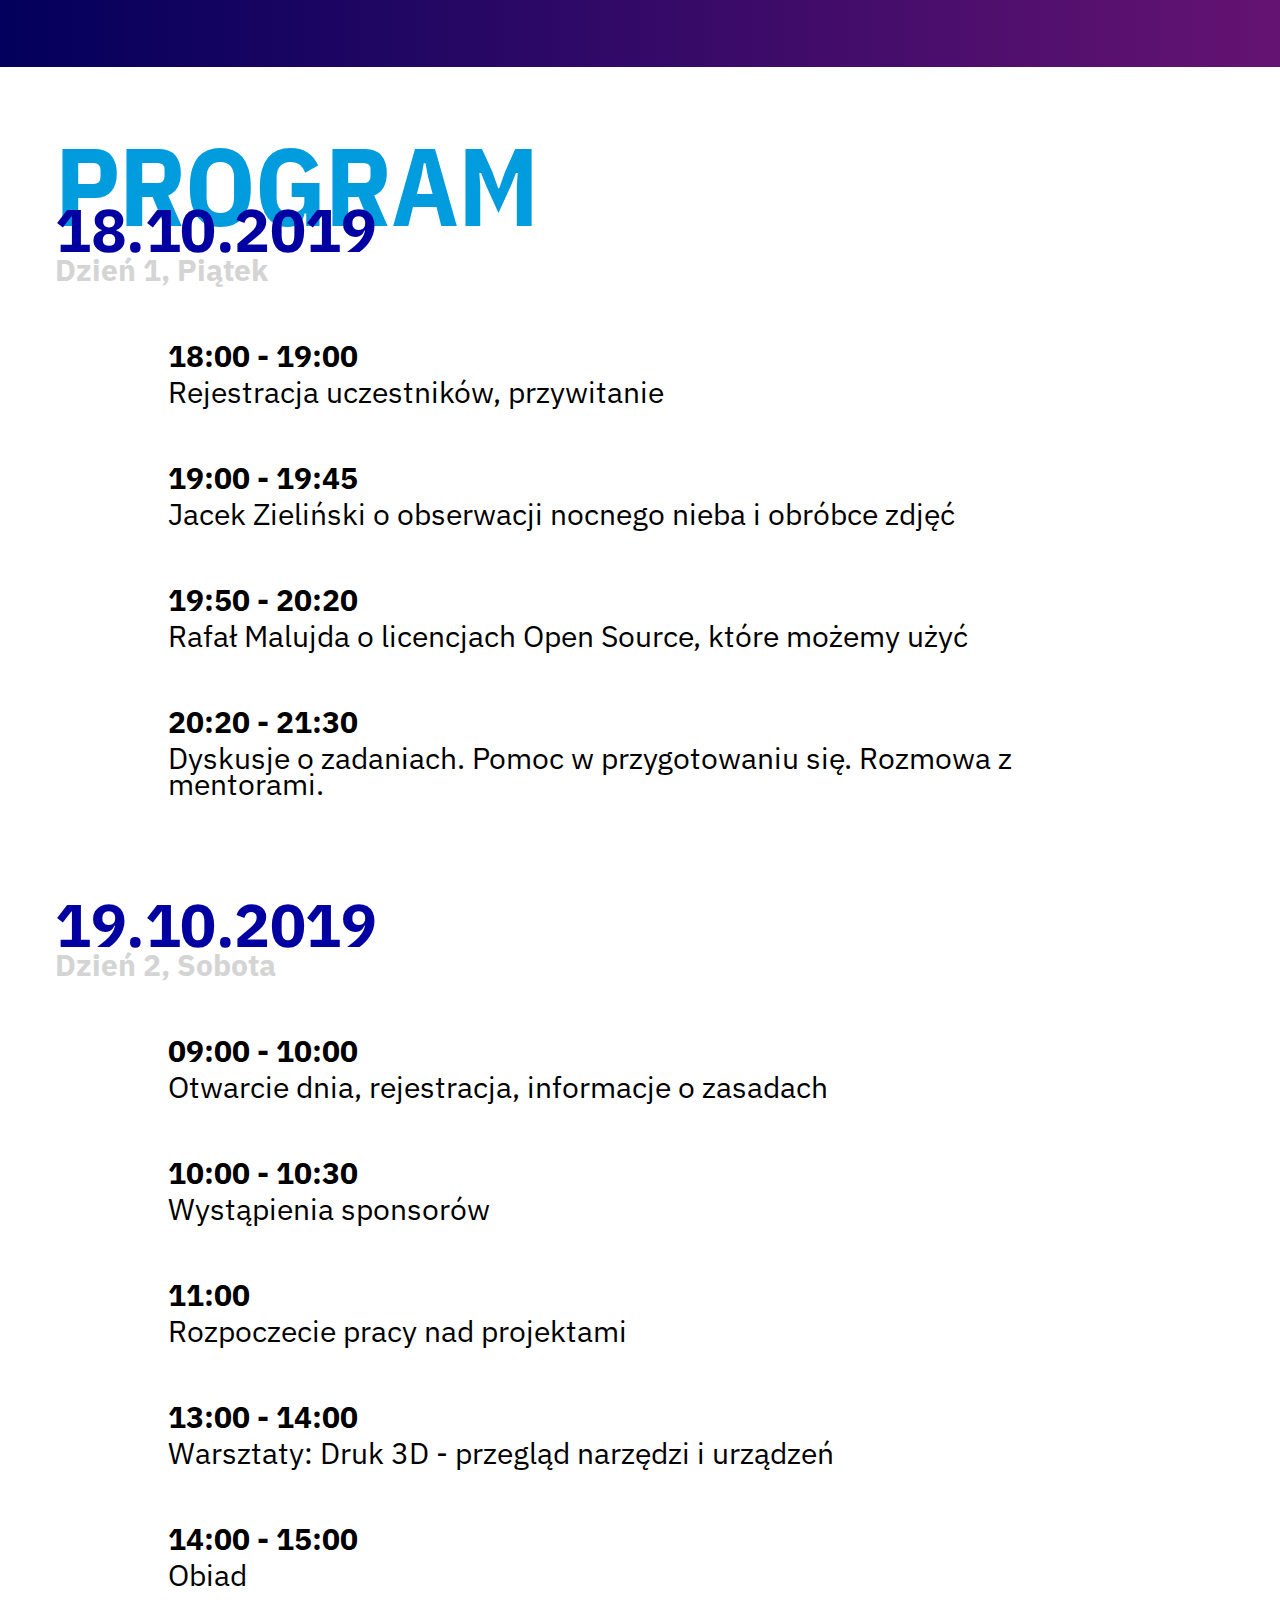
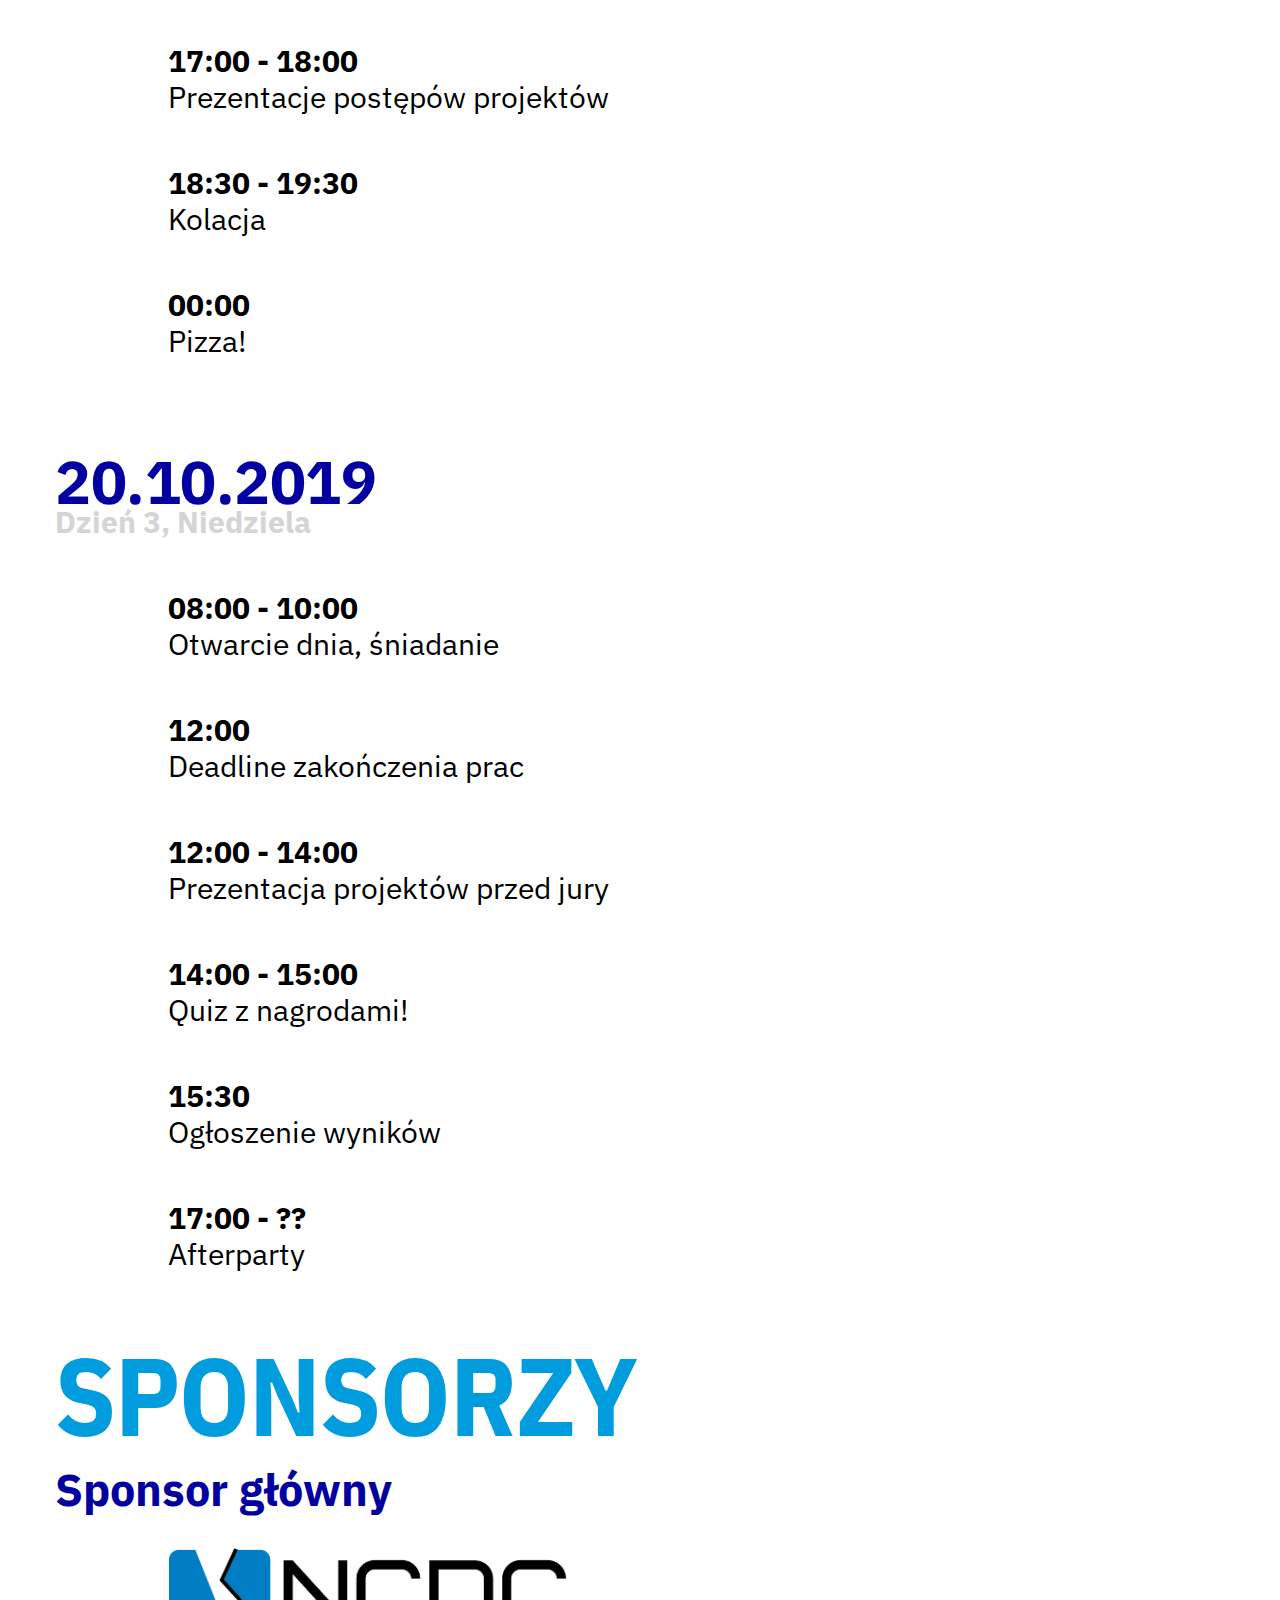
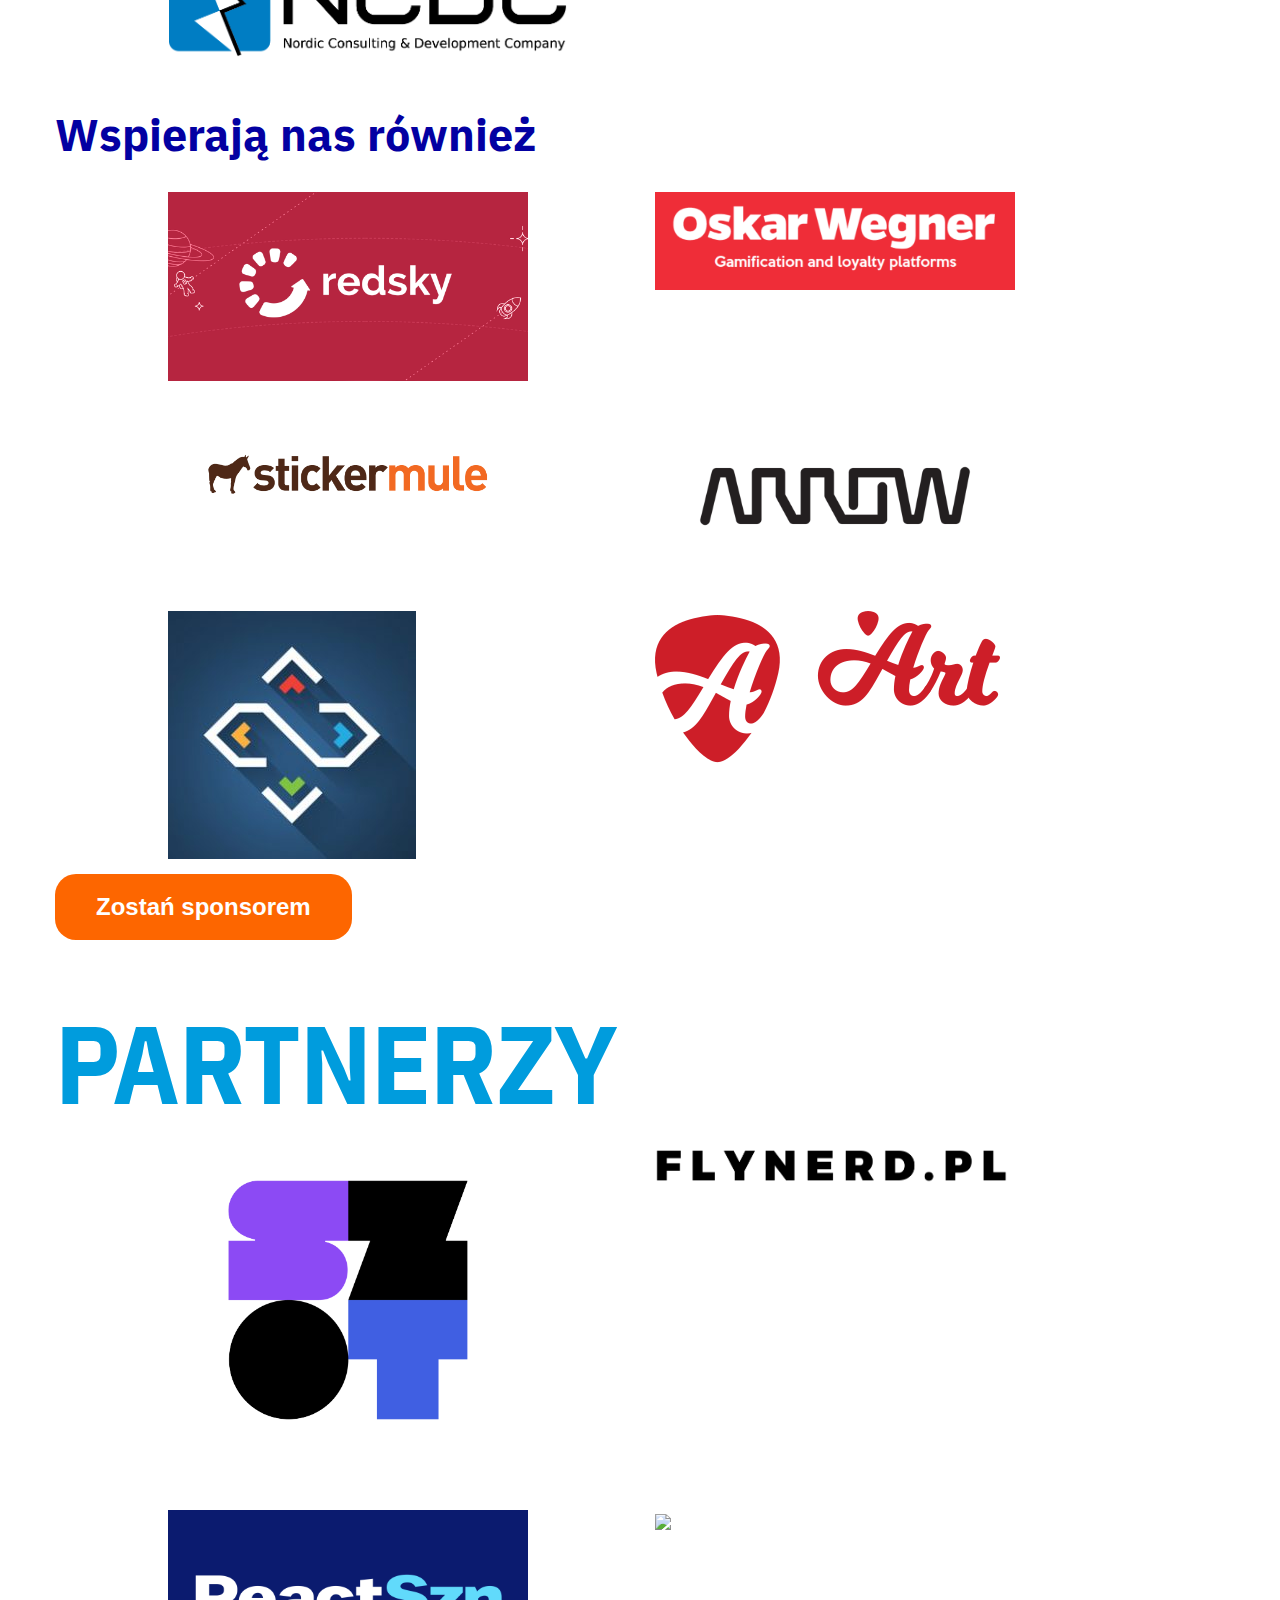
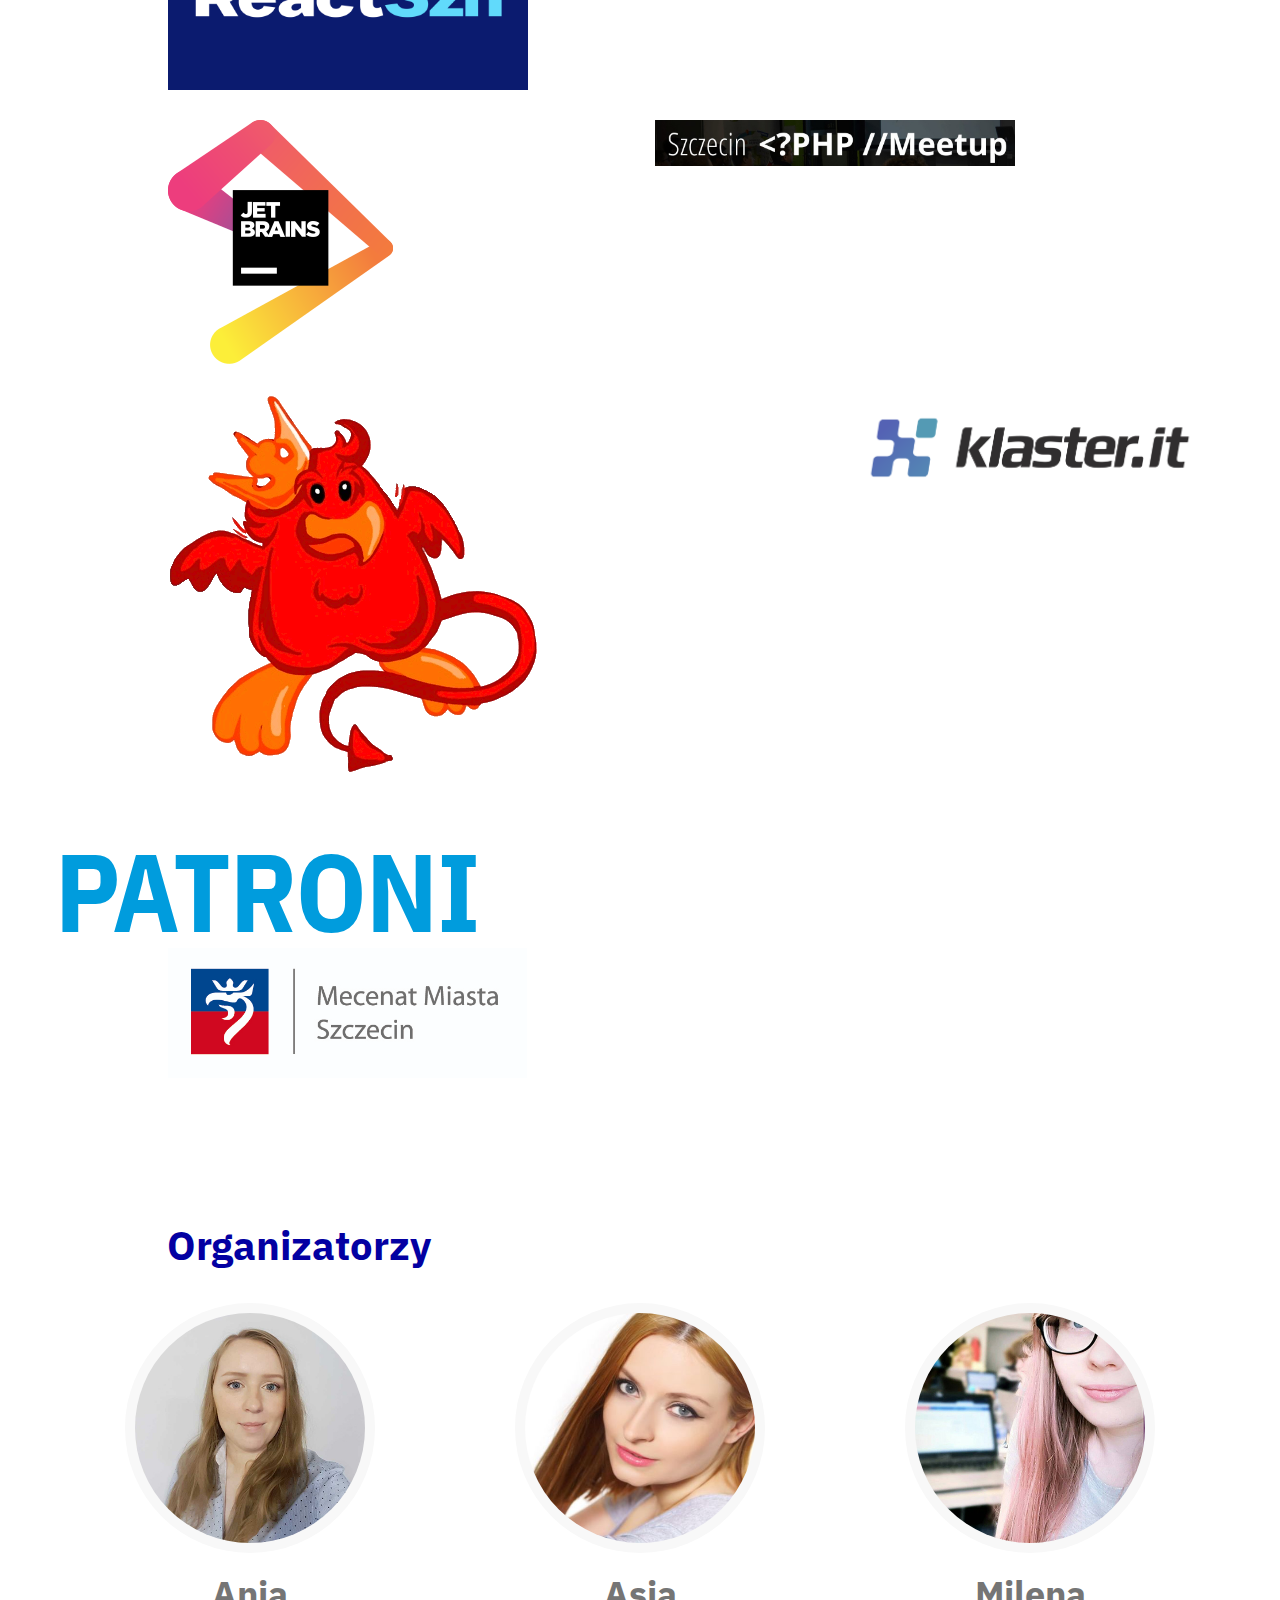
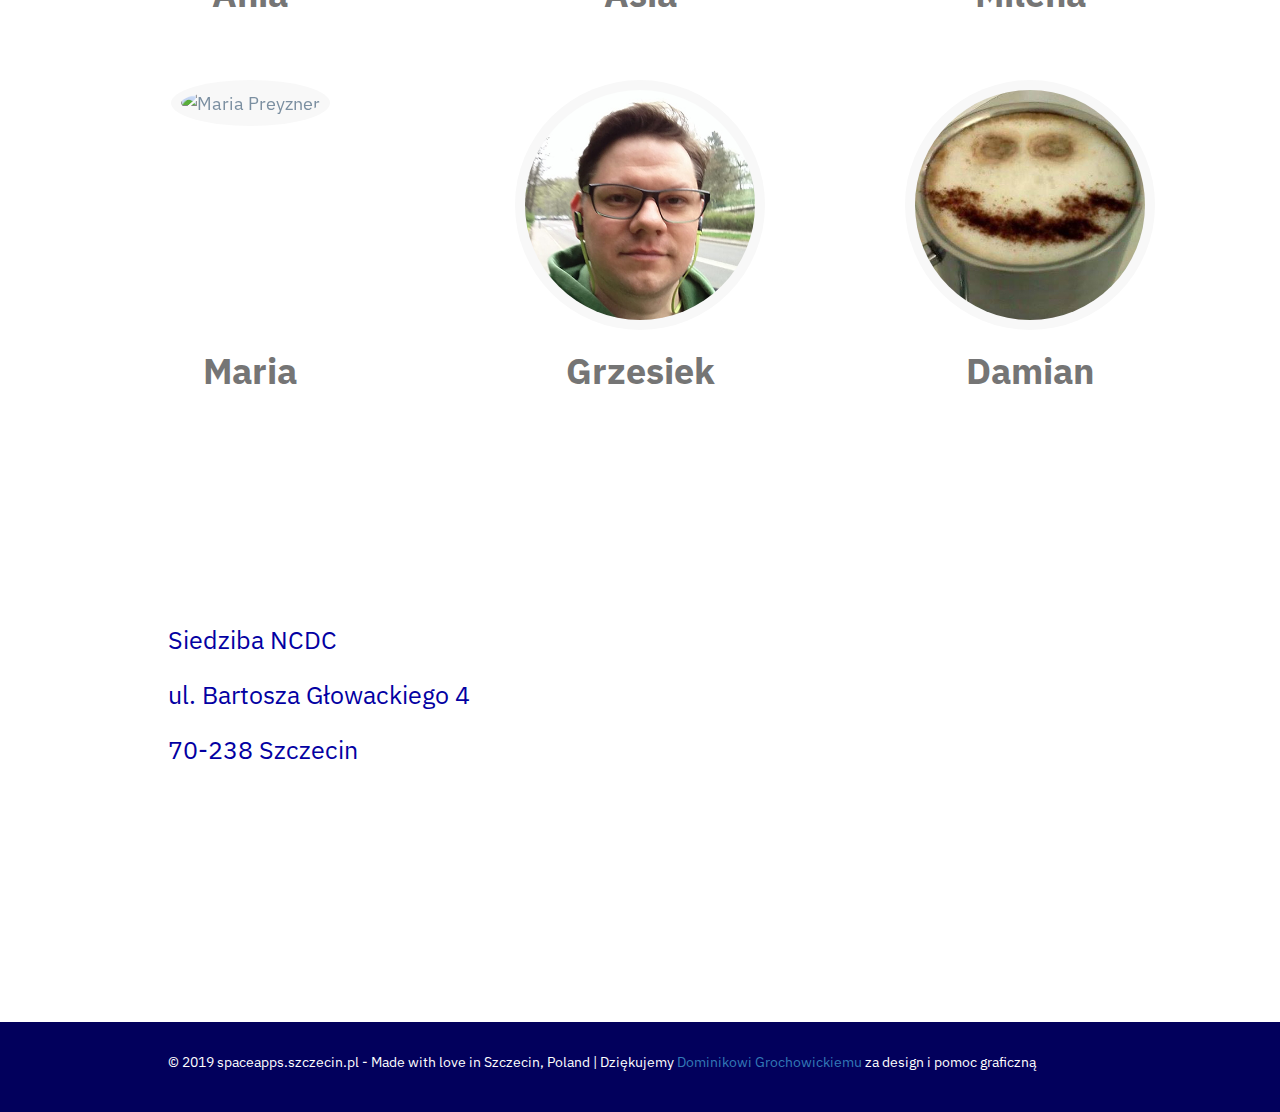
==== commit c8908a4b: "Add SzoT as a partner, move old web" ====
--- a/website/index.html
+++ b/website/index.html
@@ -305,37 +305,44 @@
             <div class="row">
                 <div class="col-md-offset-1 col-md-4 col-sm-offset-1 col-sm-4">
                     <div class="logos">
+                        <a href="https://szot.tech">
+                            <img src="images/logos/szot_sygnet.png" alt="Szczecin Ogarnia Technologie" style="max-width: 100%;">
+                        </a>
+                    </div>
+                </div>
+                <div class="col-md-offset-1 col-md-4 col-sm-offset-1 col-sm-4">
+                    <div class="logos">
                         <a href="https://flynerd.pl">
                             <img src="images/logos/flynerd.png" alt="Flynerd.pl" style="max-width: 100%;">
                         </a>
                     </div>
                 </div>
-                <div class="col-md-offset-1 col-md-4 col-sm-offset-1 col-sm-4">
-                    <div class="logos">
-                        <a href="https://www.facebook.com/reactszn/">
-                            <img src="images/logos/reactszn.png" alt="ReactSzn" style="max-width: 100%;">
-                        </a>
-                    </div>
-                </div>
-            </div>
-            <div class="row">
+            </div>
+            <div class="row">
+                <div class="col-md-offset-1 col-md-4 col-sm-offset-1 col-sm-4">
+                    <div class="logos">
+                        <a href="https://www.facebook.com/reactszn/"><img src="images/logos/reactszn.png" alt="ReactSzn" style="max-width: 100%;"></a>
+                    </div>
+                </div>
                 <div class="col-md-offset-1 col-md-4 col-sm-offset-1 col-sm-4">
                     <div class="logos">
                         <a href="https://www.oreilly.com/pub/cpc/215386"><img src="https://www.oreilly.com/partner_file/oreilly.jpg"  style="max-width: 100%;"/></a>
                     </div>
                 </div>
+            </div>
+            <div class="row">
                 <div class="col-md-offset-1 col-md-4 col-sm-offset-1 col-sm-4">
                     <div class="logos">
                         <a href="http://jetbrains.com/"><img src="images/logos/jetbrains.png" alt="JetBrains" style="max-width: 100%;"></a>
                     </div>
                 </div>
-            </div>
-            <div class="row">
                 <div class="col-md-offset-1 col-md-4 col-sm-offset-1 col-sm-4">
                     <div class="logos">
                         <a href="https://www.meetup.com/Szczecin-PHP-Meetup/"><img src="images/logos/szczecinphpmeetup.jpg" alt="Szczecin PHP Meetup" style="max-width: 100%;"></a>
                     </div>
                 </div>
+            </div>
+            <div class="row">
                  <div class="col-md-offset-1 col-md-3 col-sm-offset-1 col-sm-3">
                     <div class="logos">
                         <a href="http://devcrowd.pl/">
@@ -343,8 +350,6 @@
                         </a>
                     </div>
                 </div>
-            </div>
-            <div class="row">
                 <div class="col-md-offset-1 col-md-4 col-sm-offset-1 col-sm-4">
                     <div class="logos">
                         <a href="http://klaster.it/">
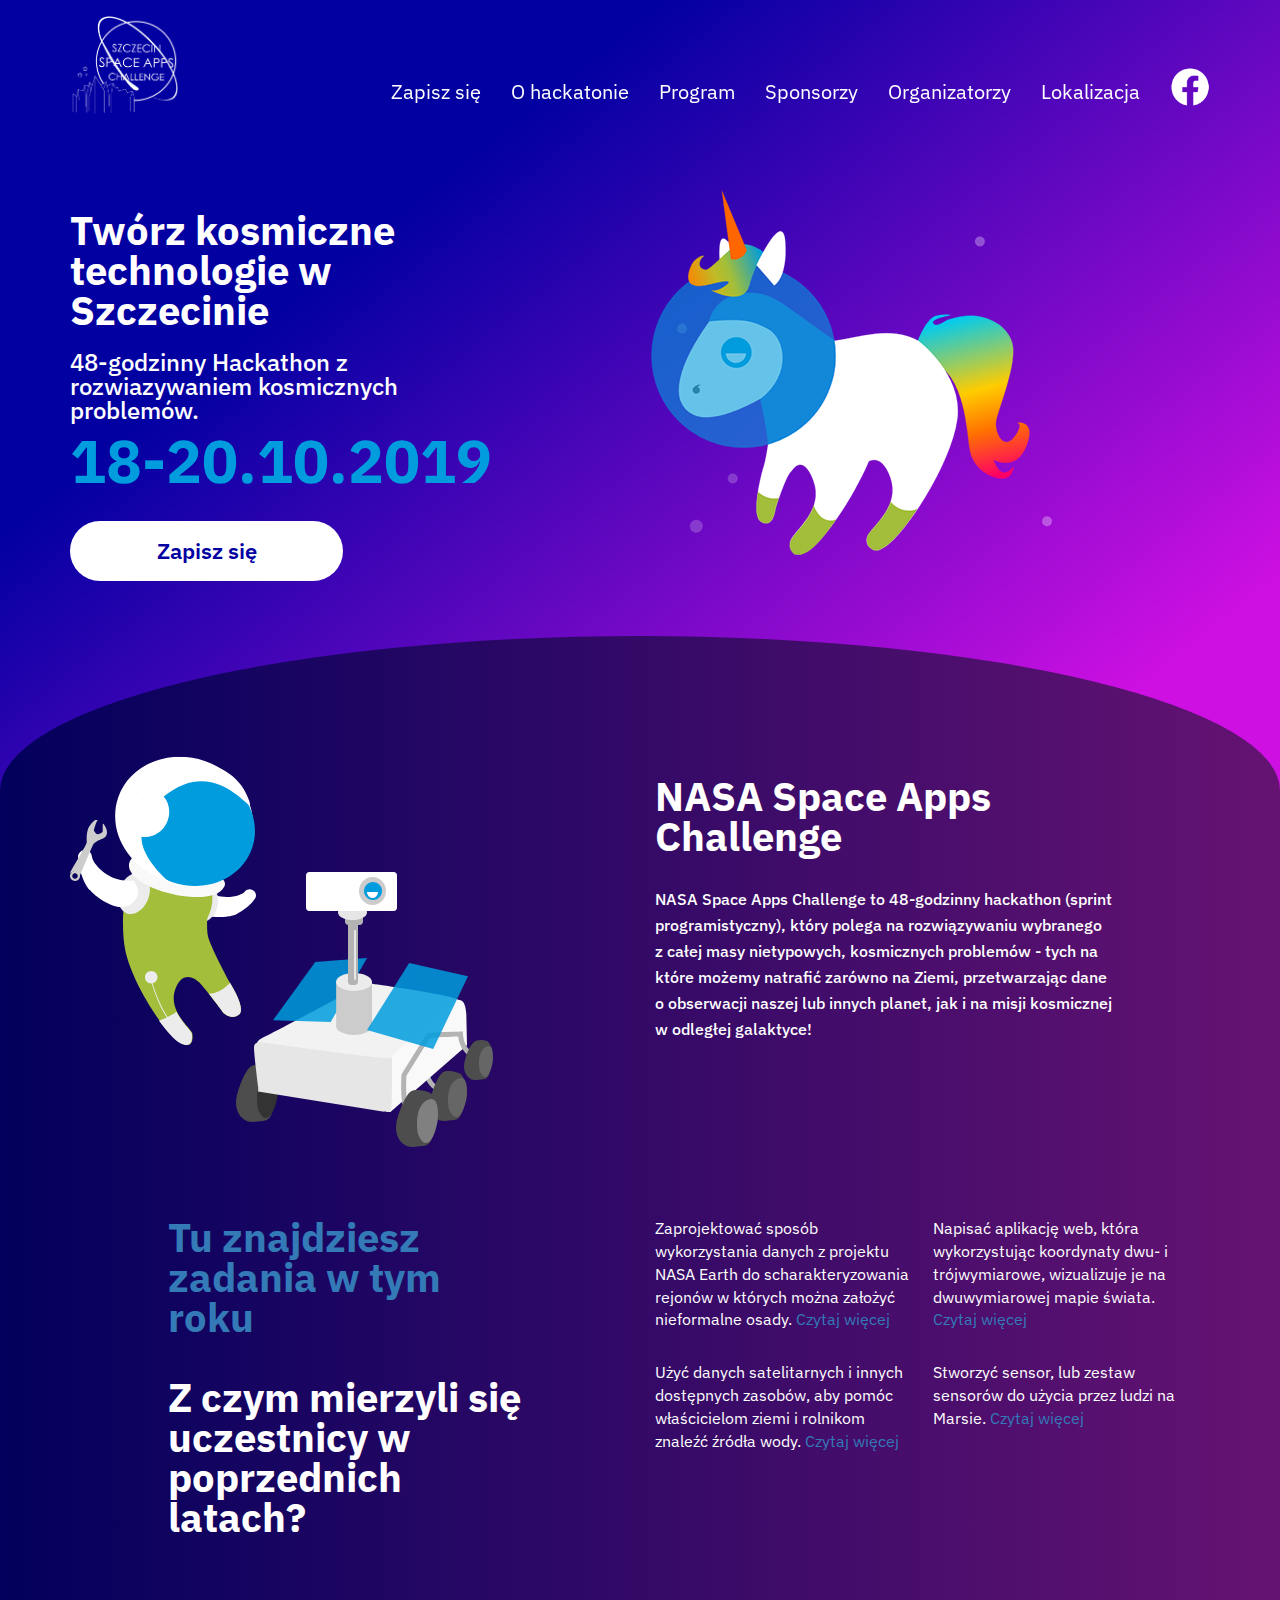
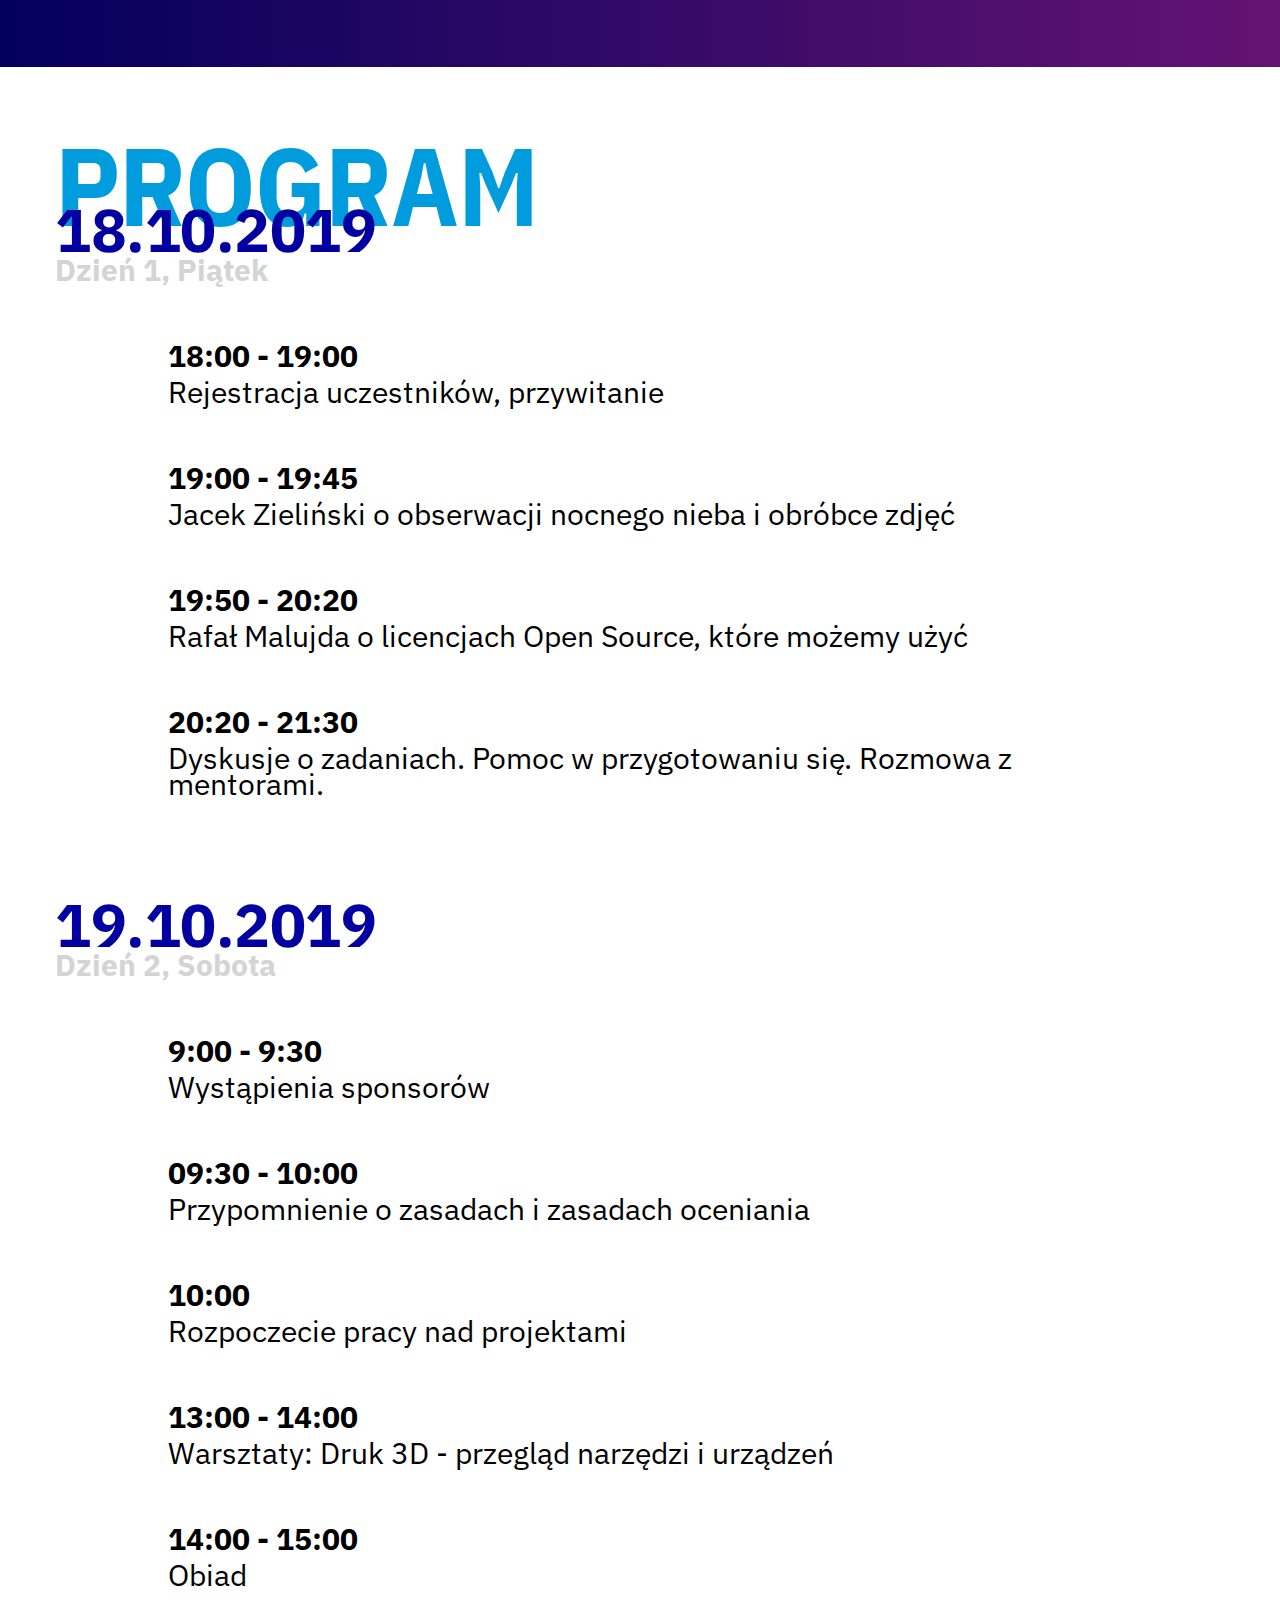
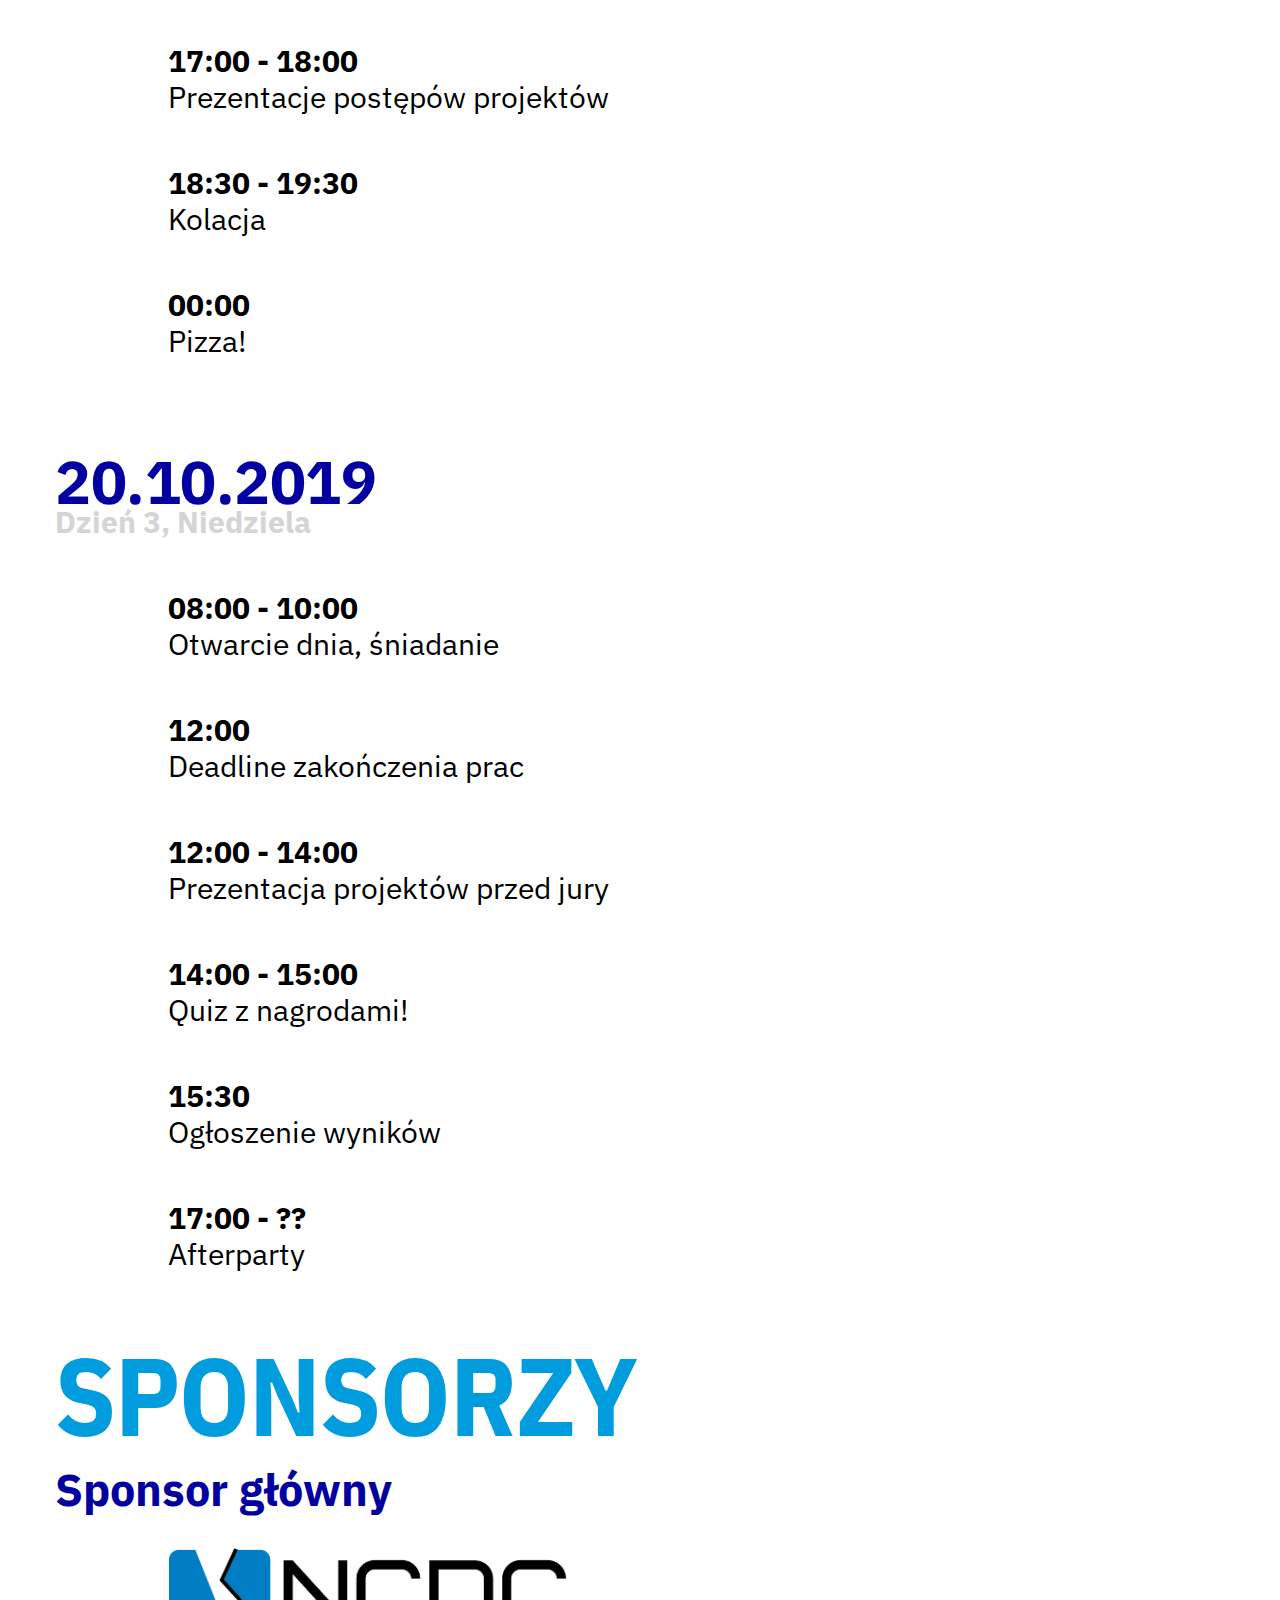
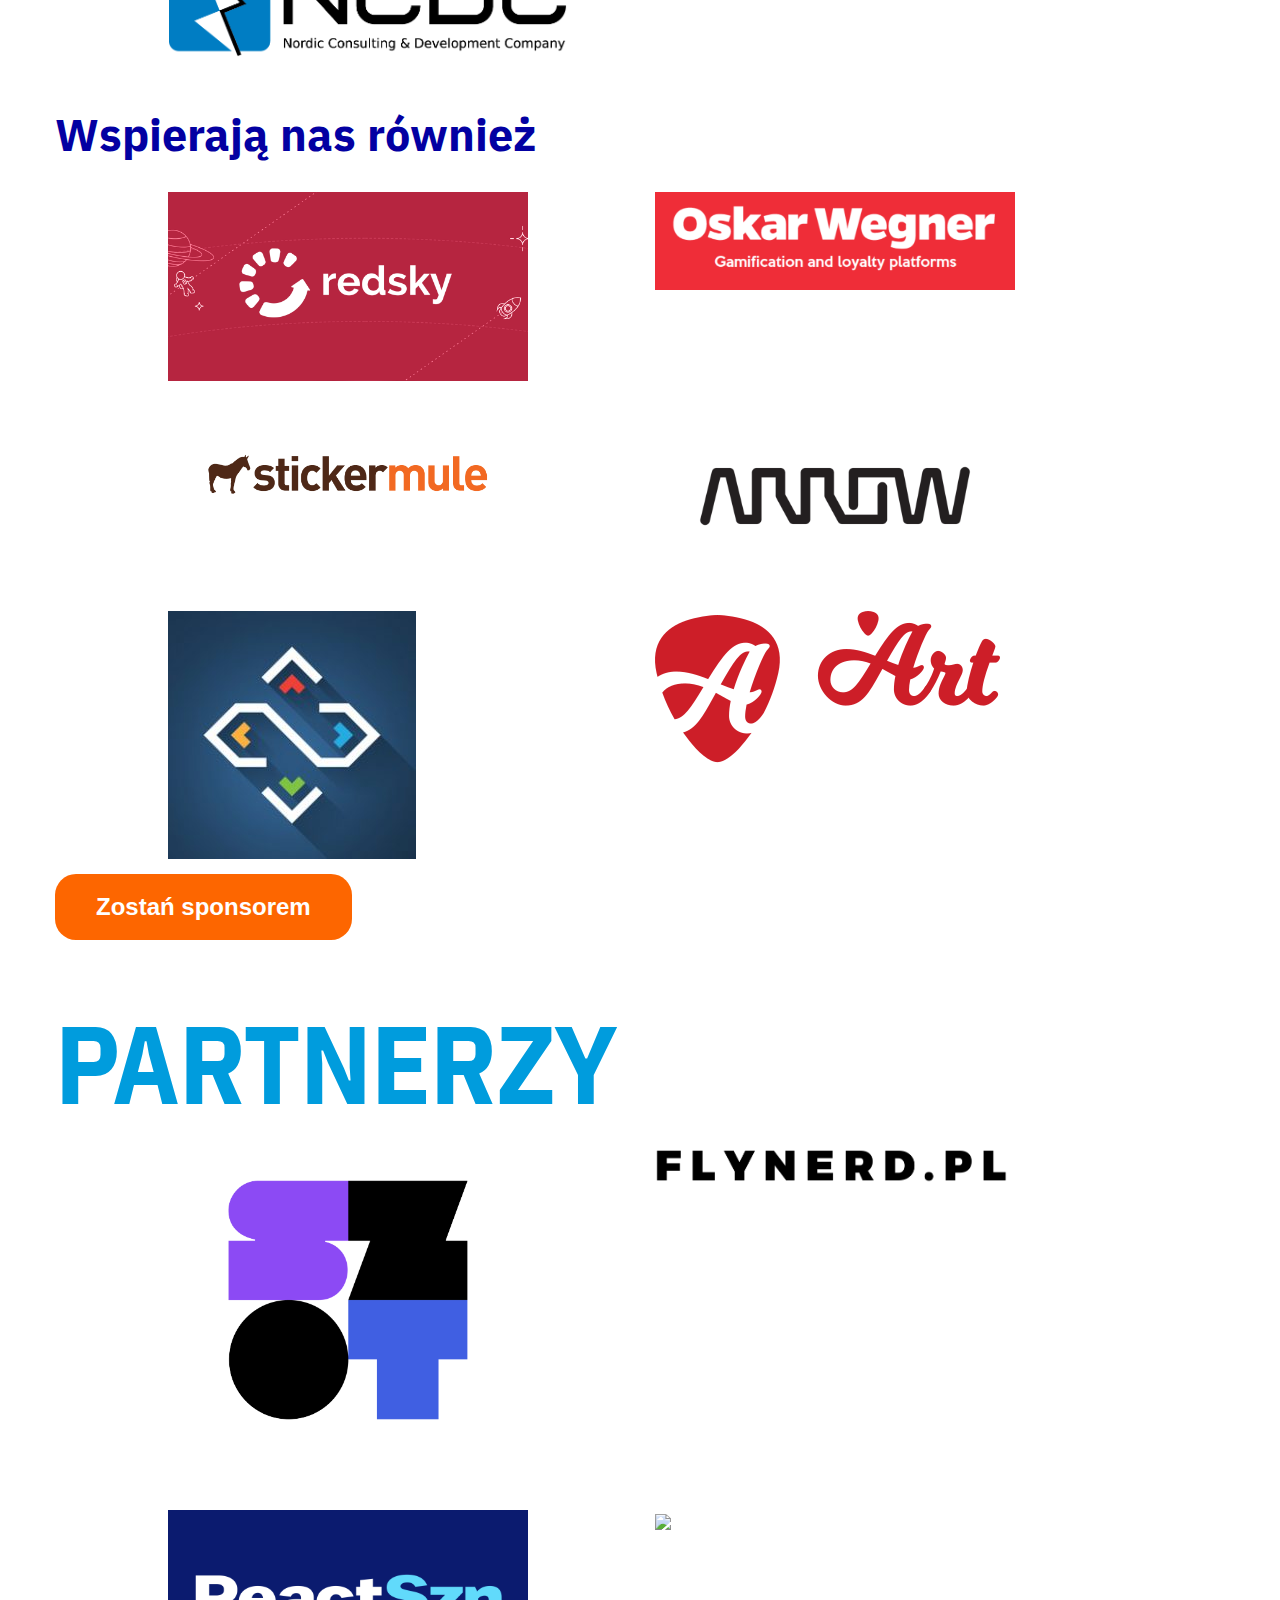
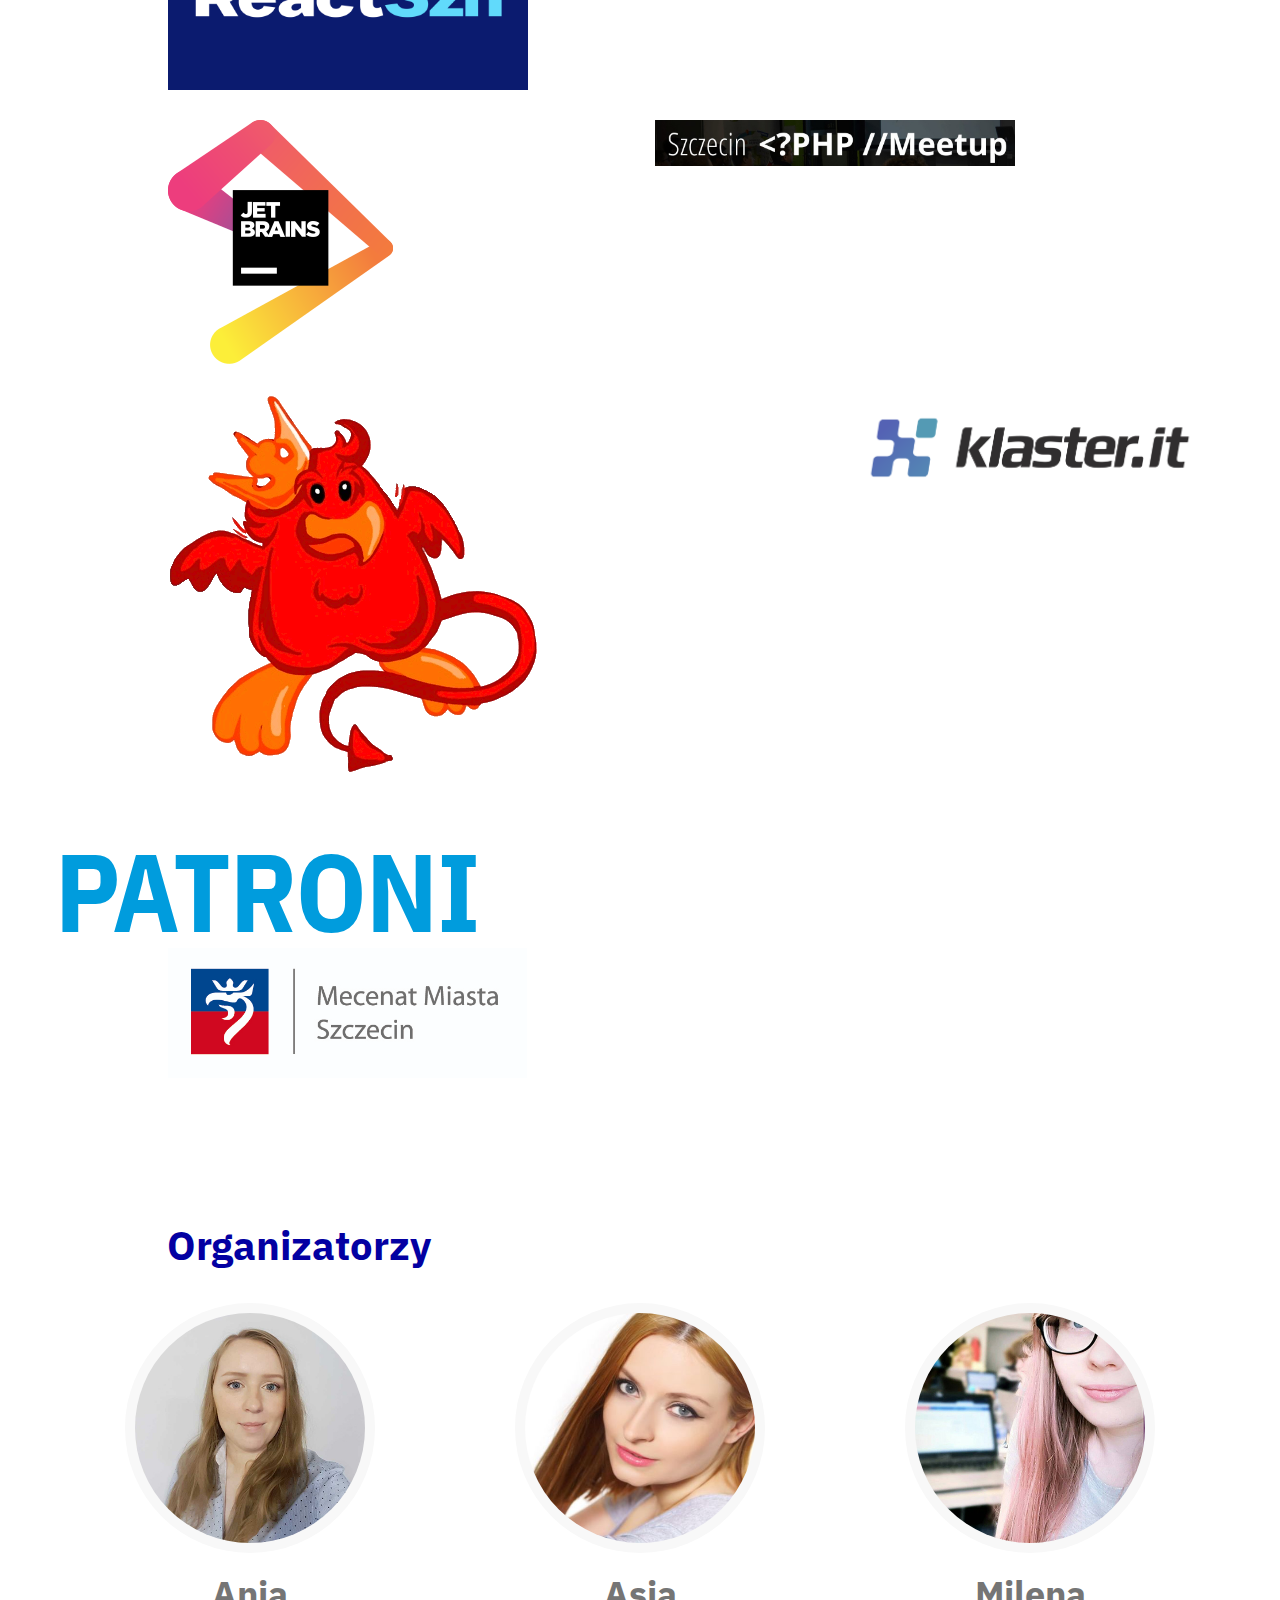
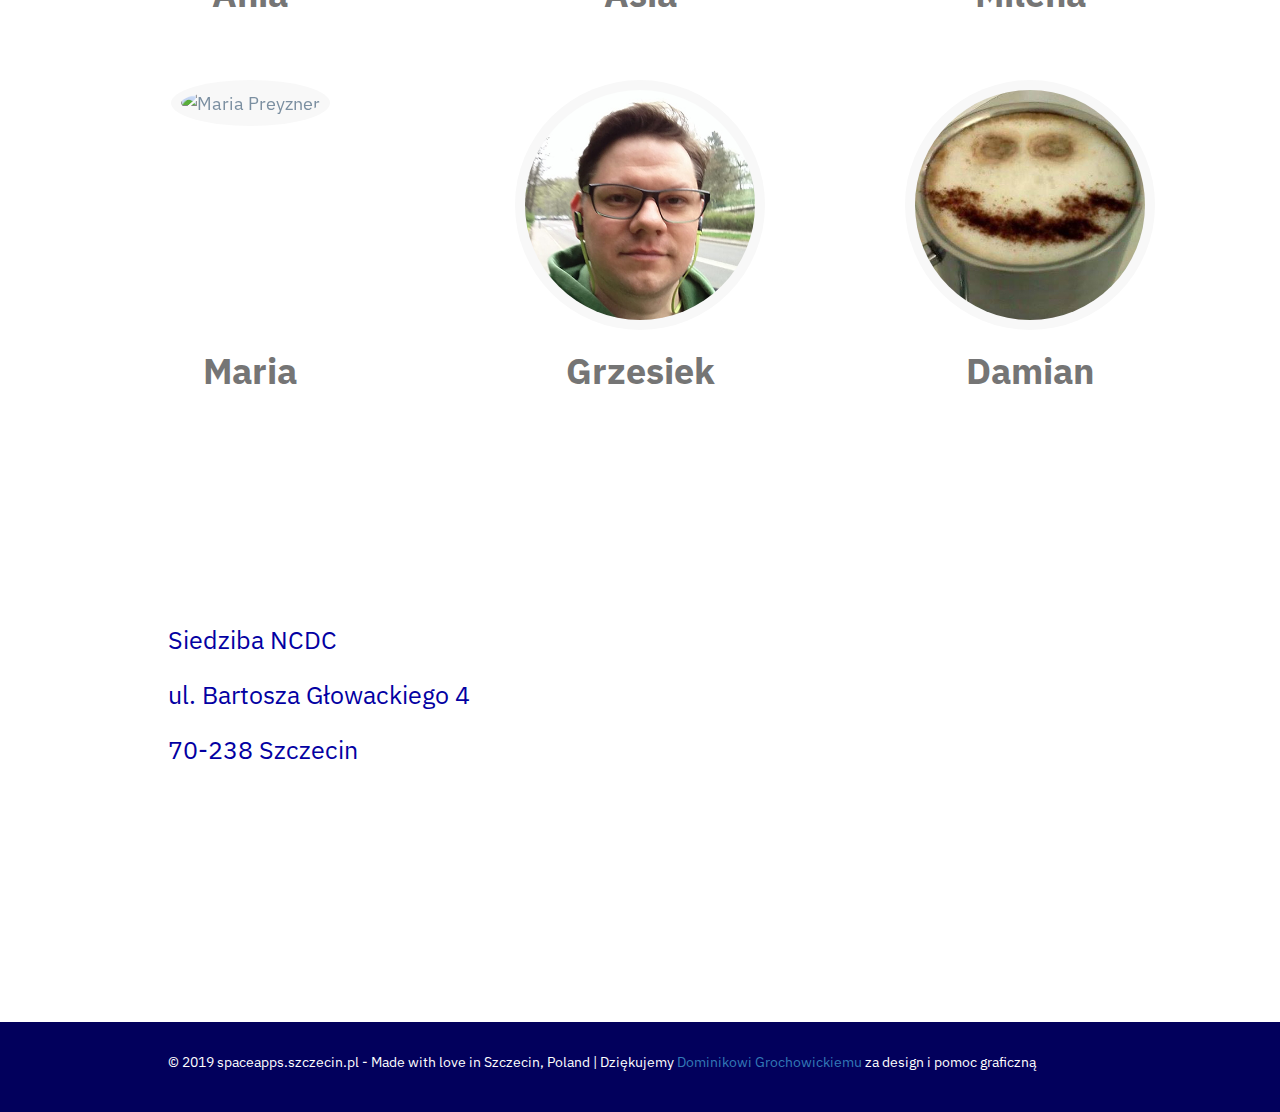
==== commit 143e36e7: "Update Agenda" ====
--- a/website/index.html
+++ b/website/index.html
@@ -162,15 +162,16 @@
             </div>
             <div class="row">
                 <div class="col-md-offset-1 col-md-10">
-                    <p class="hours">09:00 - 10:00</p>
-                    <p class="agenda1">Otwarcie dnia, rejestracja, informacje o zasadach</p>
-                </div>
-                <div class="col-md-offset-1 col-md-10">
-                    <p class="hours">10:00 - 10:30</p>
+                    <p class="hours">9:00 - 9:30</p>
                     <p class="agenda1">Wystąpienia sponsorów</p>
                 </div>
                 <div class="col-md-offset-1 col-md-10">
-                    <p class="hours">11:00</p>
+                    <p class="hours">09:30 - 10:00</p>
+                    <p class="agenda1">Przypomnienie o zasadach i zasadach oceniania</p>
+                </div>
+
+                <div class="col-md-offset-1 col-md-10">
+                    <p class="hours">10:00</p>
                     <p class="agenda1">Rozpoczecie pracy nad projektami</p>
                 </div>
                 <div class="col-md-offset-1 col-md-10">
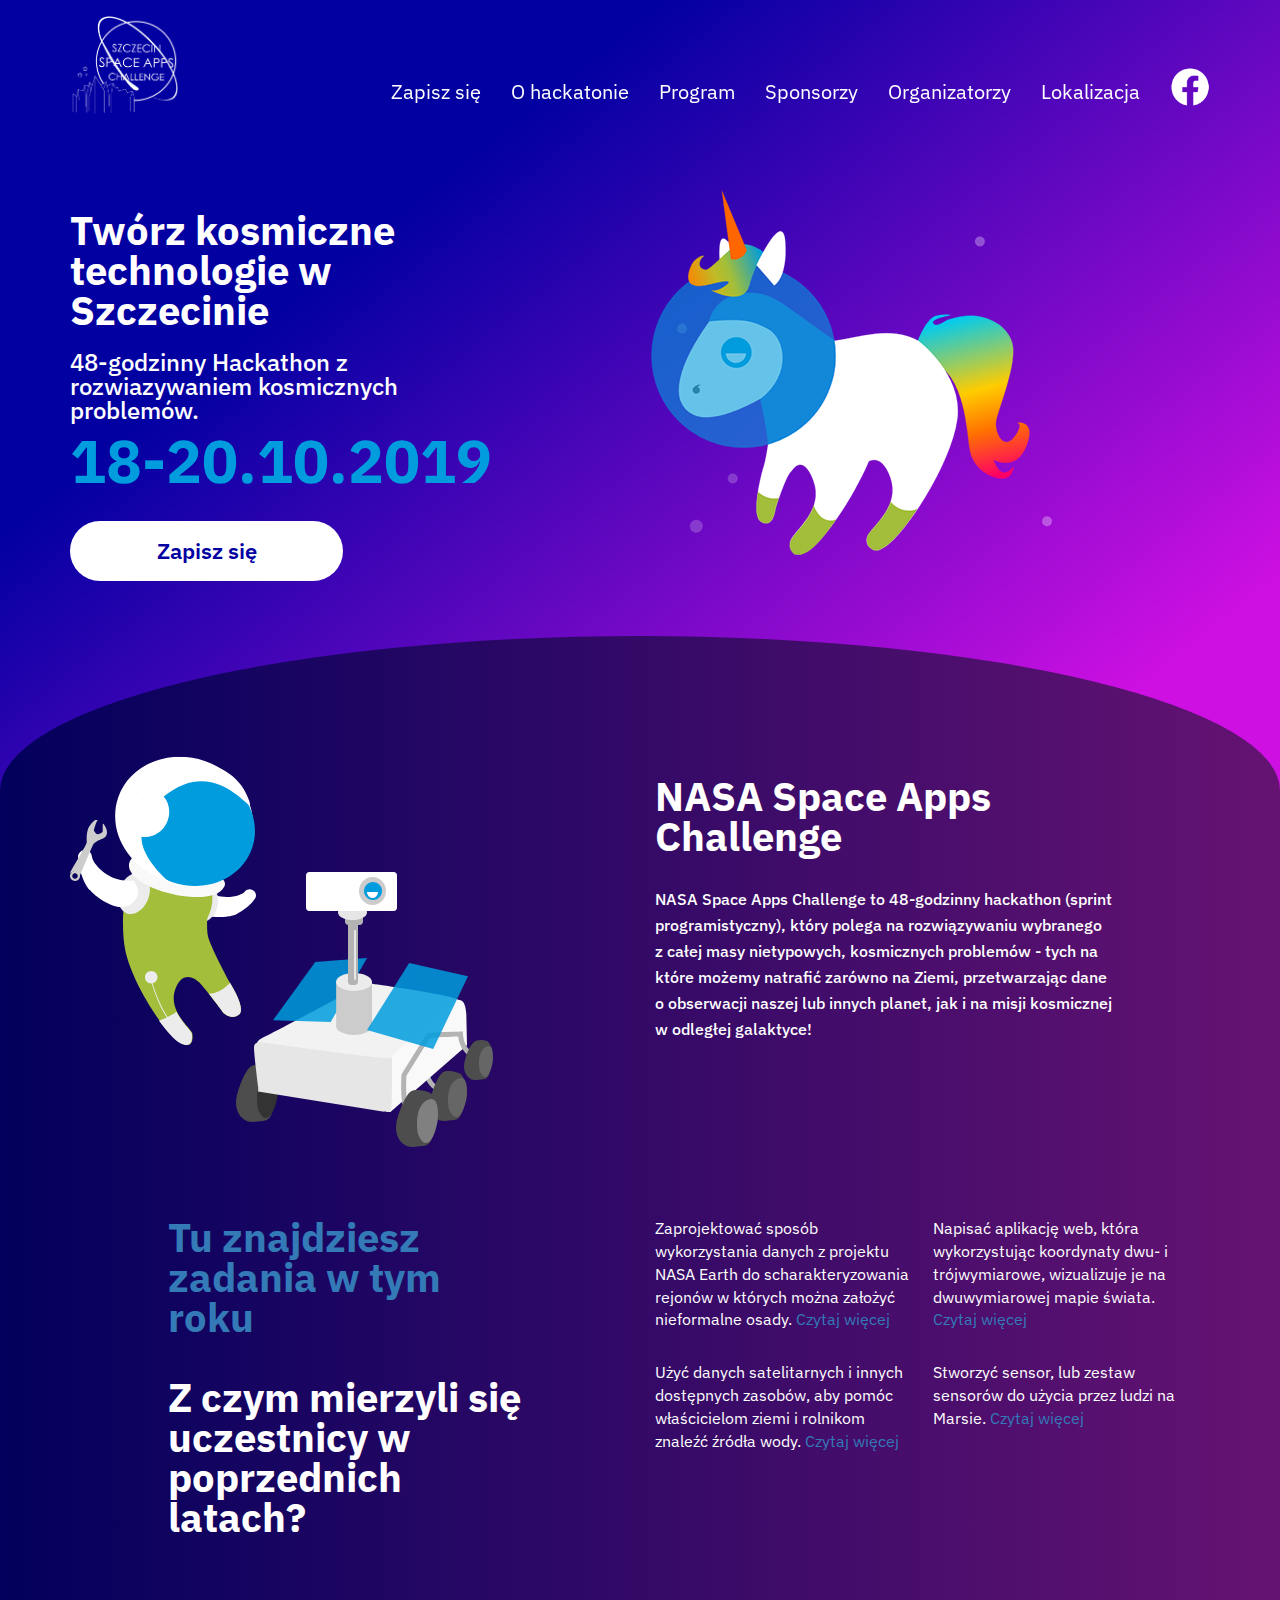
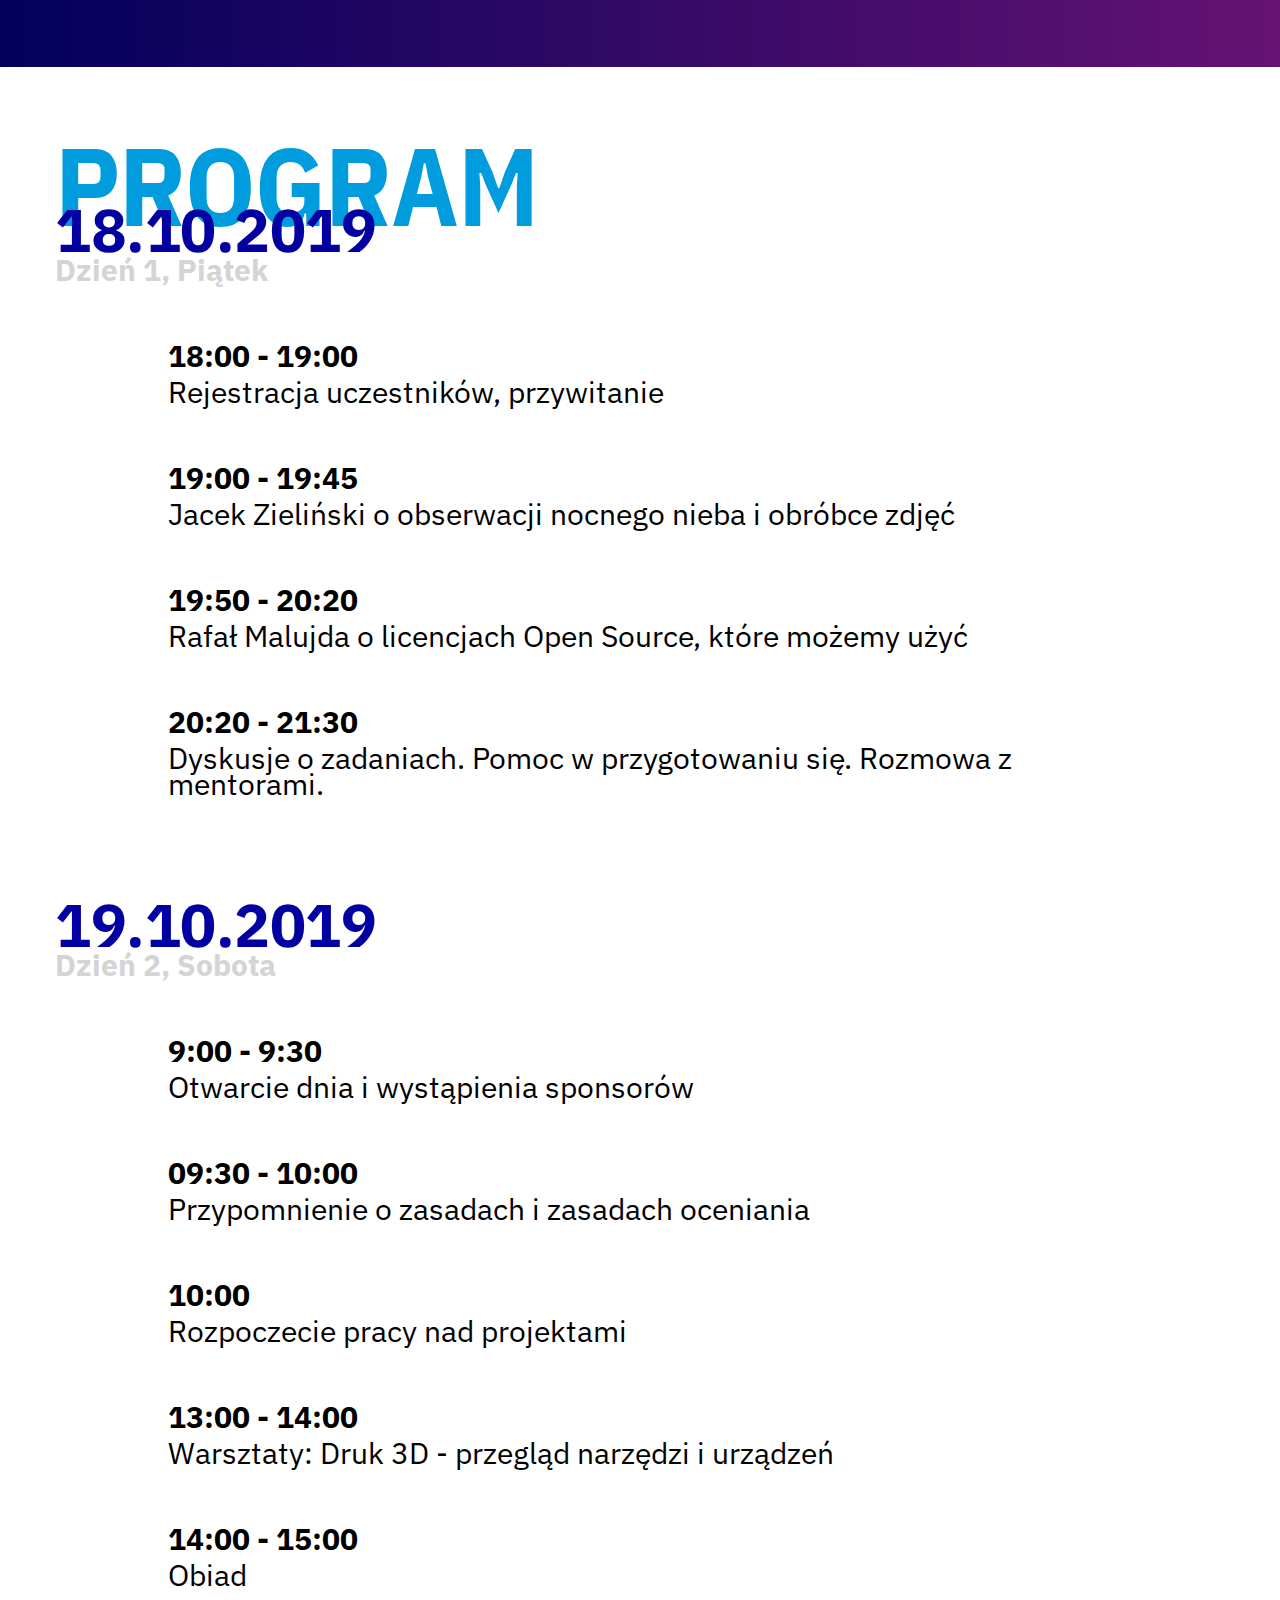
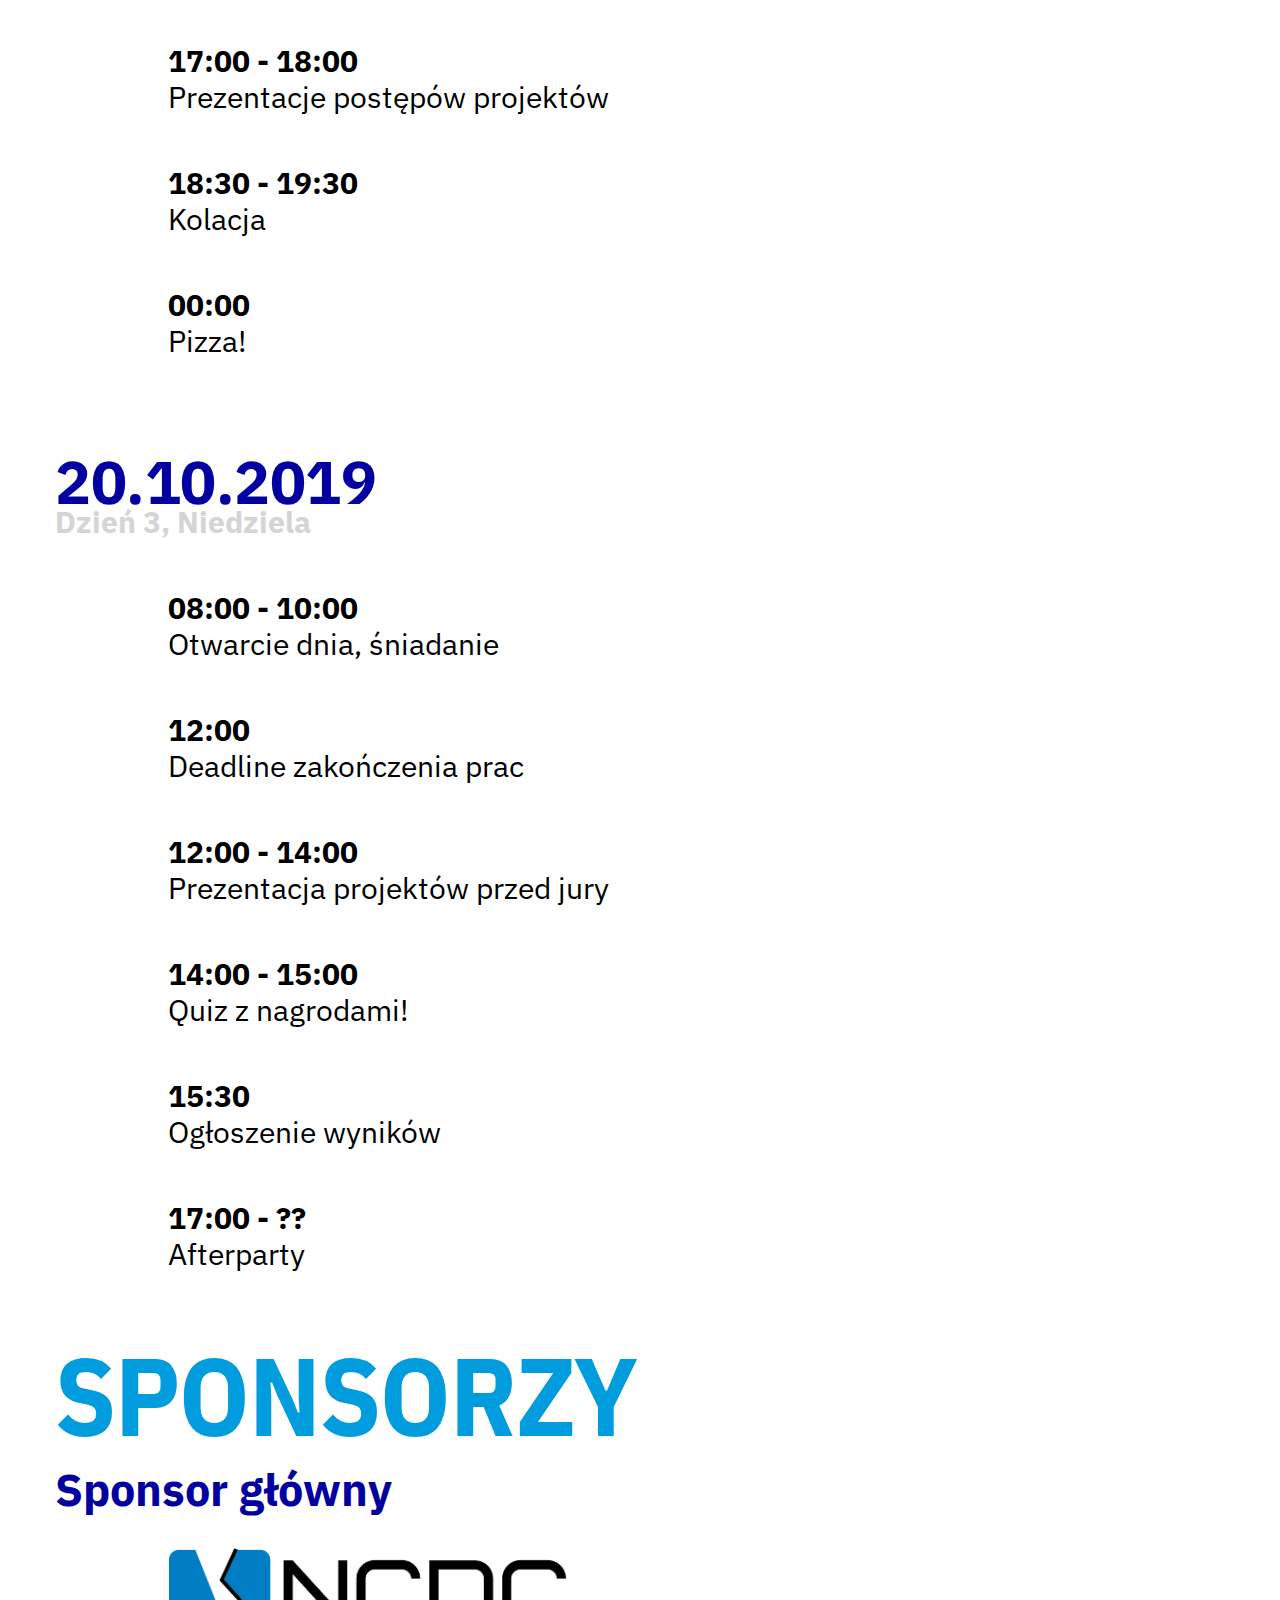
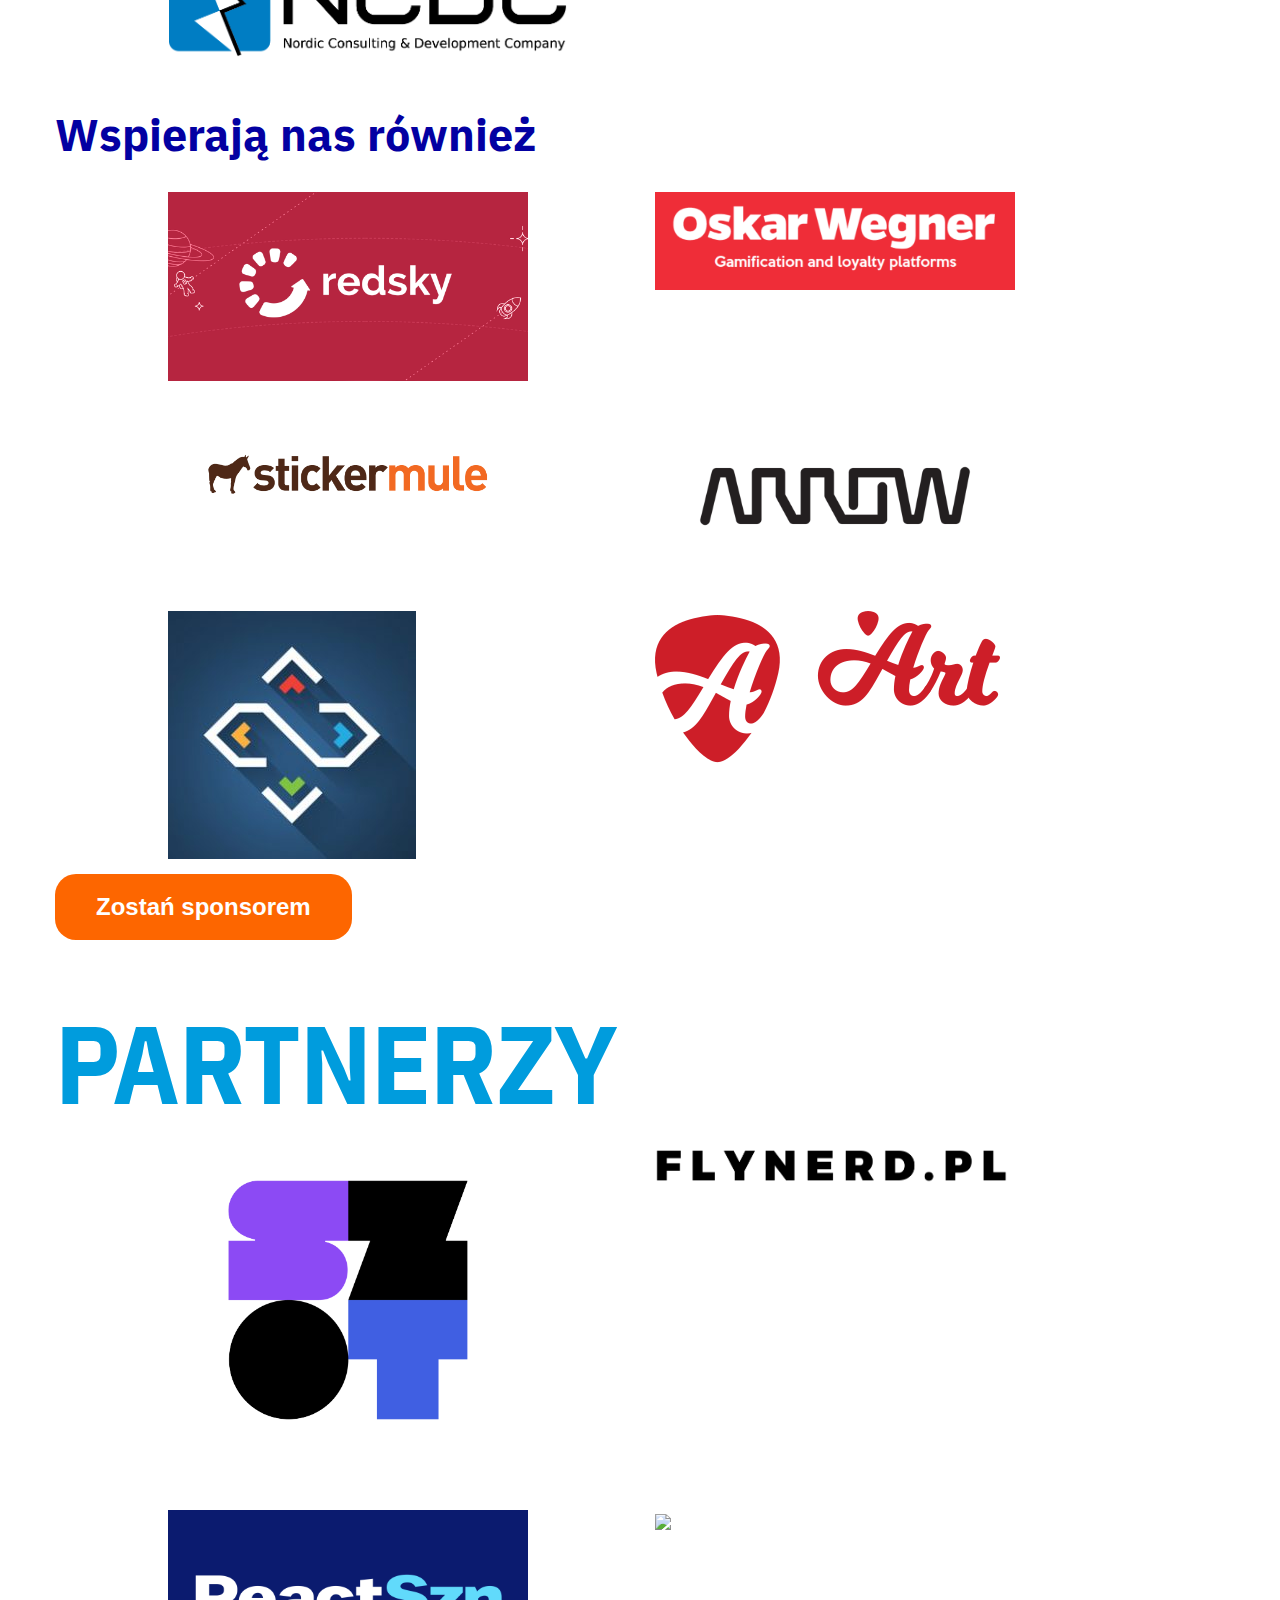
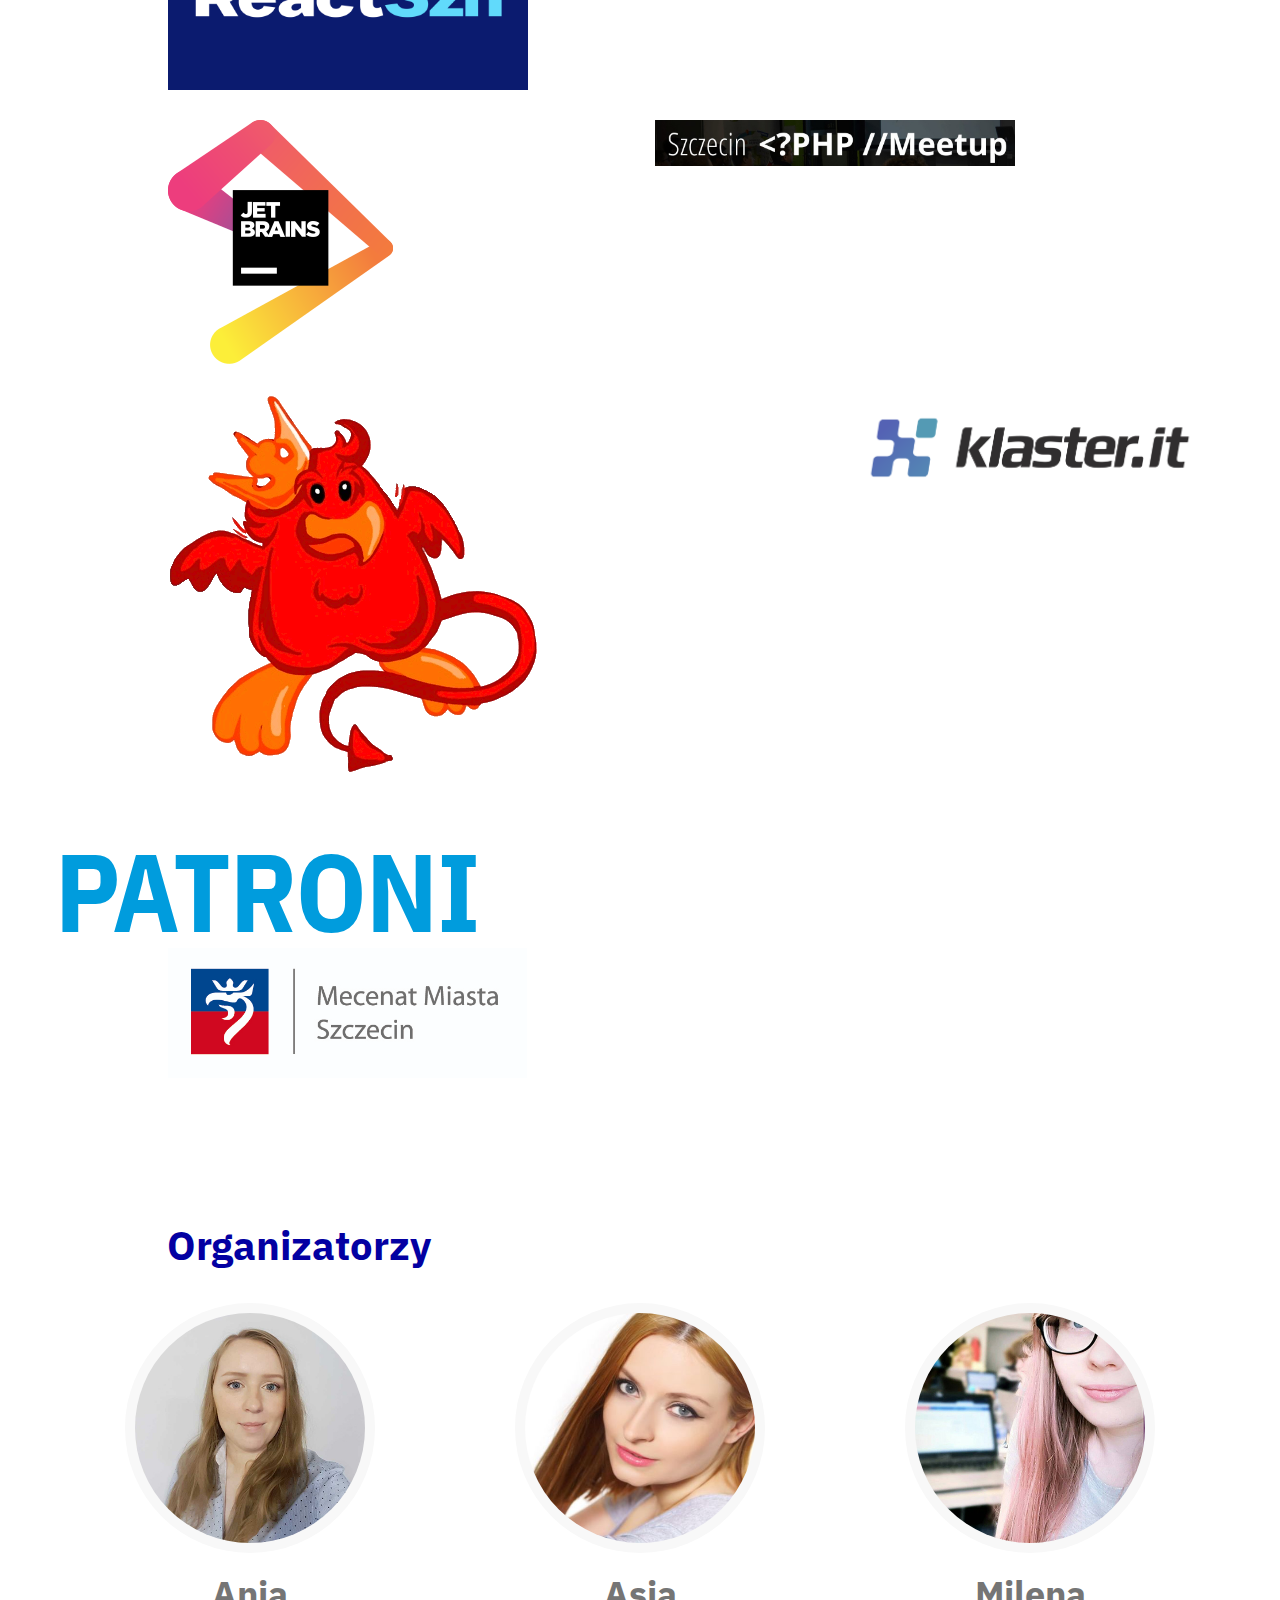
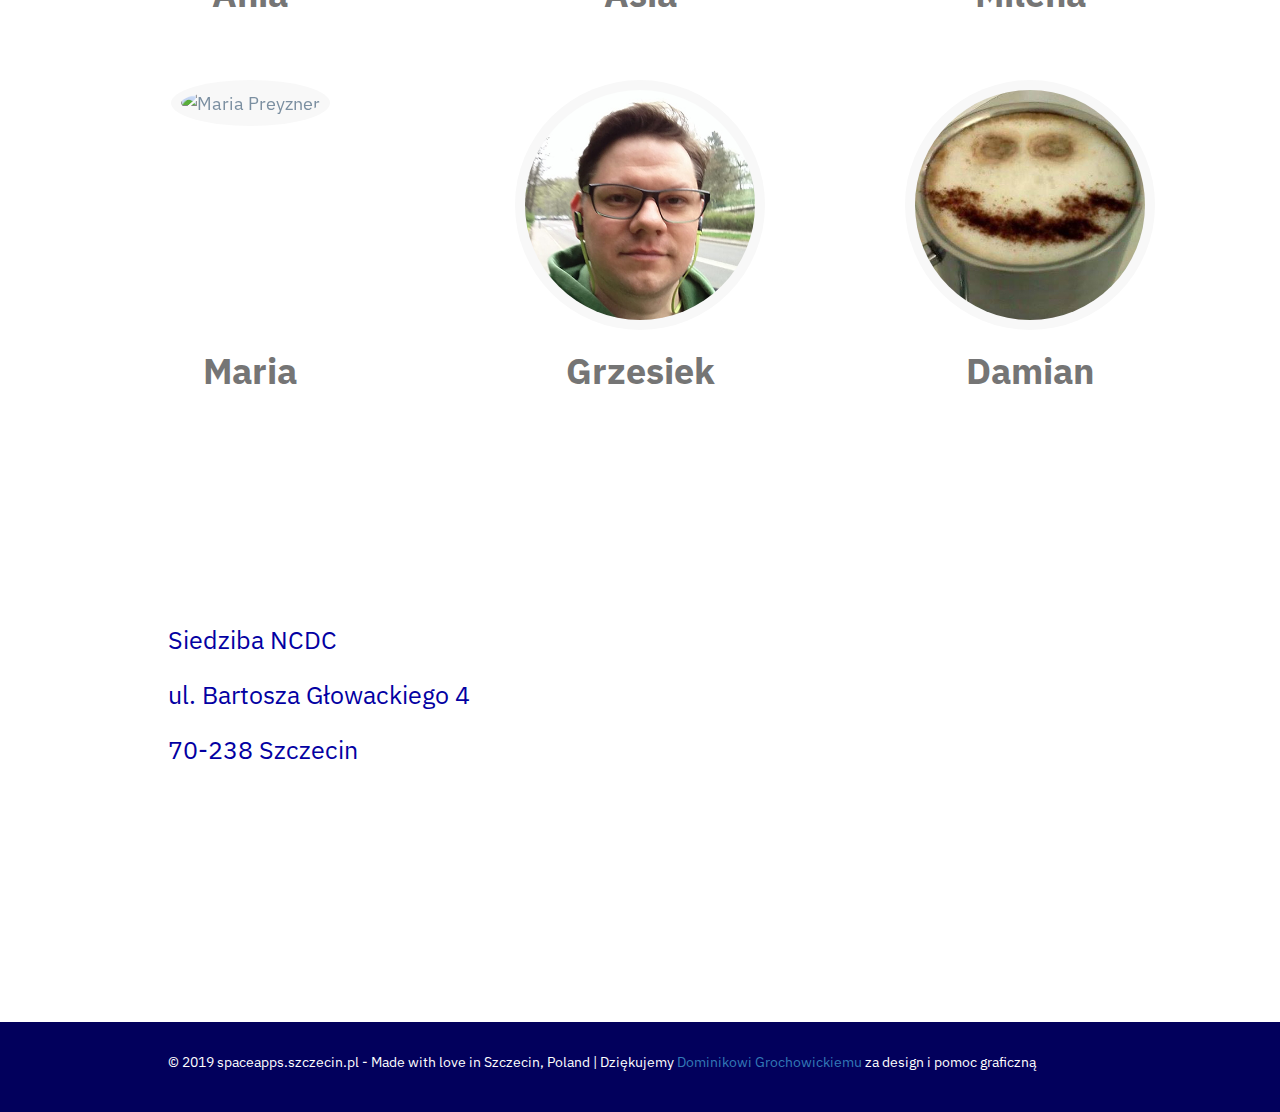
==== commit d643ee8f: "Fixing link for NCDC, update agenda" ====
--- a/website/index.html
+++ b/website/index.html
@@ -163,7 +163,7 @@
             <div class="row">
                 <div class="col-md-offset-1 col-md-10">
                     <p class="hours">9:00 - 9:30</p>
-                    <p class="agenda1">Wystąpienia sponsorów</p>
+                    <p class="agenda1">Otwarcie dnia i wystąpienia sponsorów</p>
                 </div>
                 <div class="col-md-offset-1 col-md-10">
                     <p class="hours">09:30 - 10:00</p>
@@ -237,7 +237,7 @@
             <div class="row">
                 <div class="col-md-offset-1 col-md-12 col-sm-offset-1 col-sm-12">
                     <div class="logos">
-                        <a href="https;//ncdc.eu">
+                        <a href="https://ncdc.eu">
                             <img src="images/logos/ncdc350140.png" alt="Nordic Consulting & Development Company" style="max-width: 400px;">
                         </a>
                     </div>
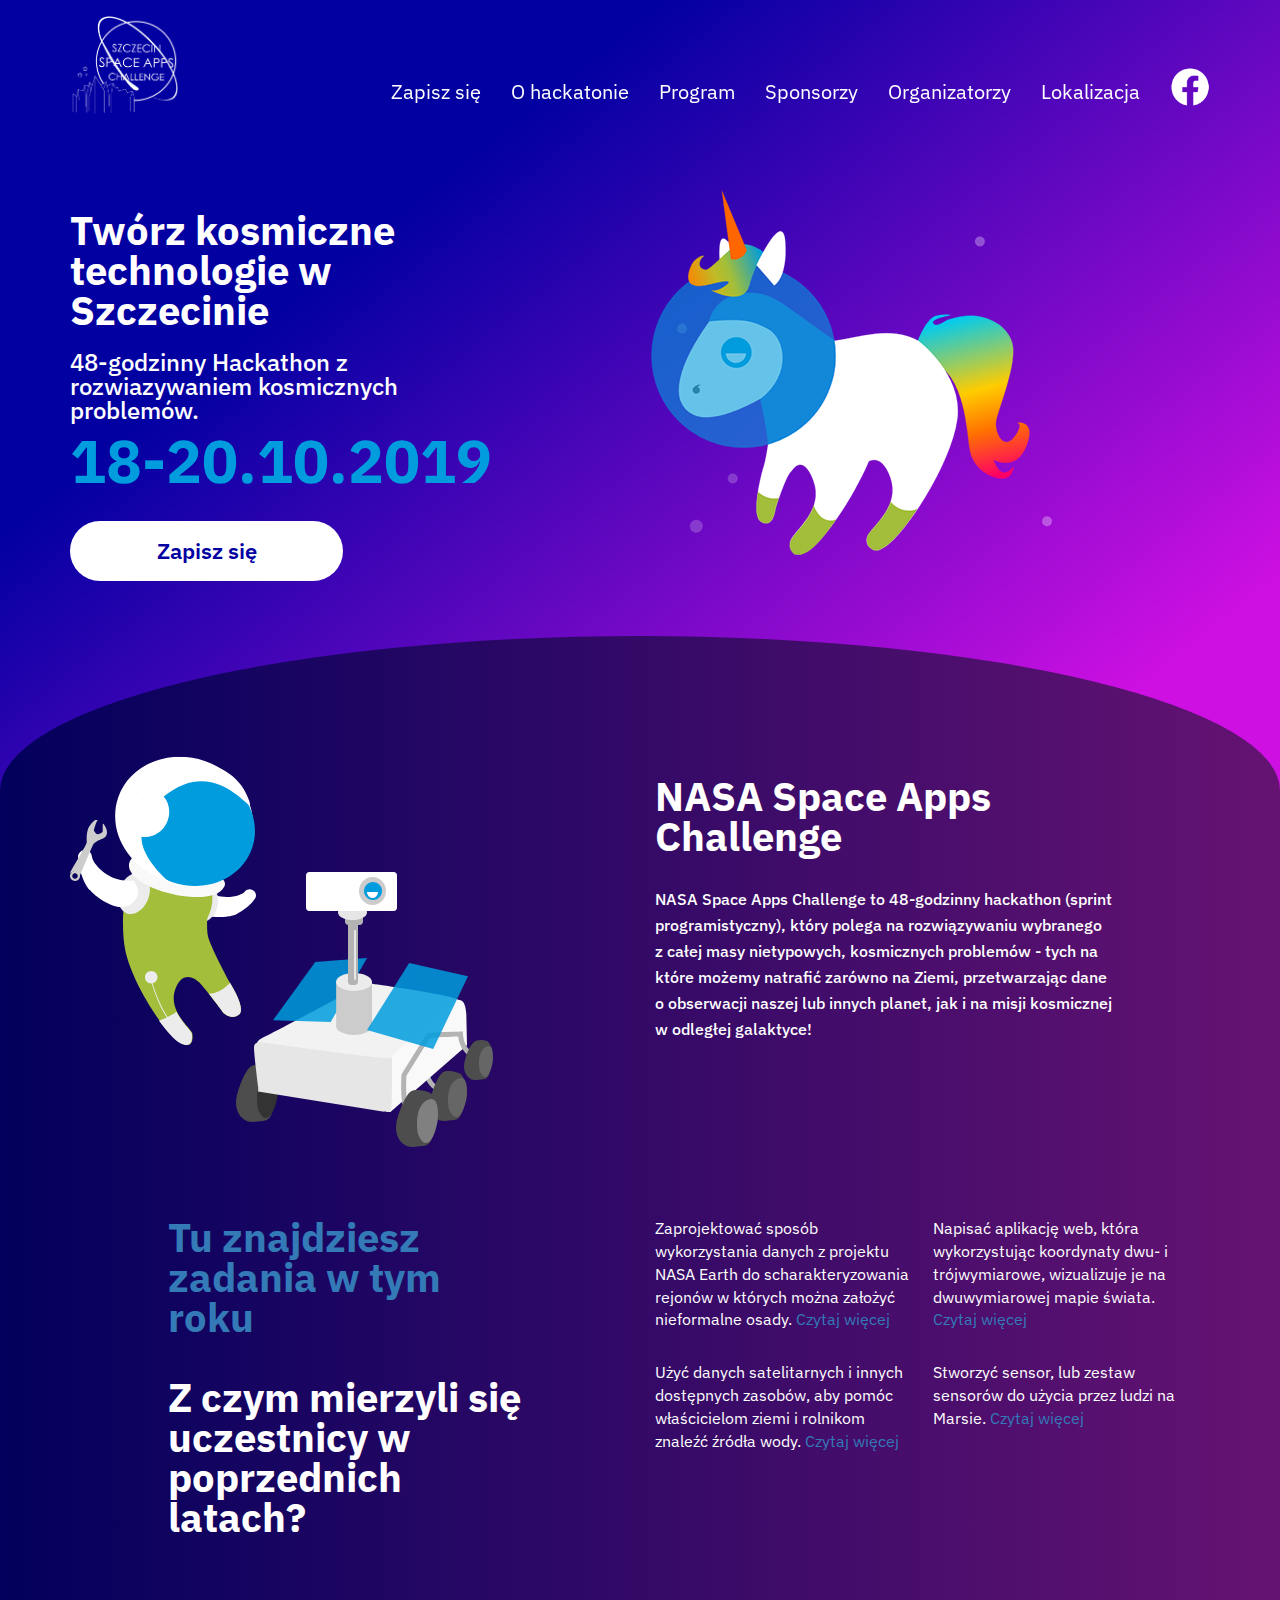
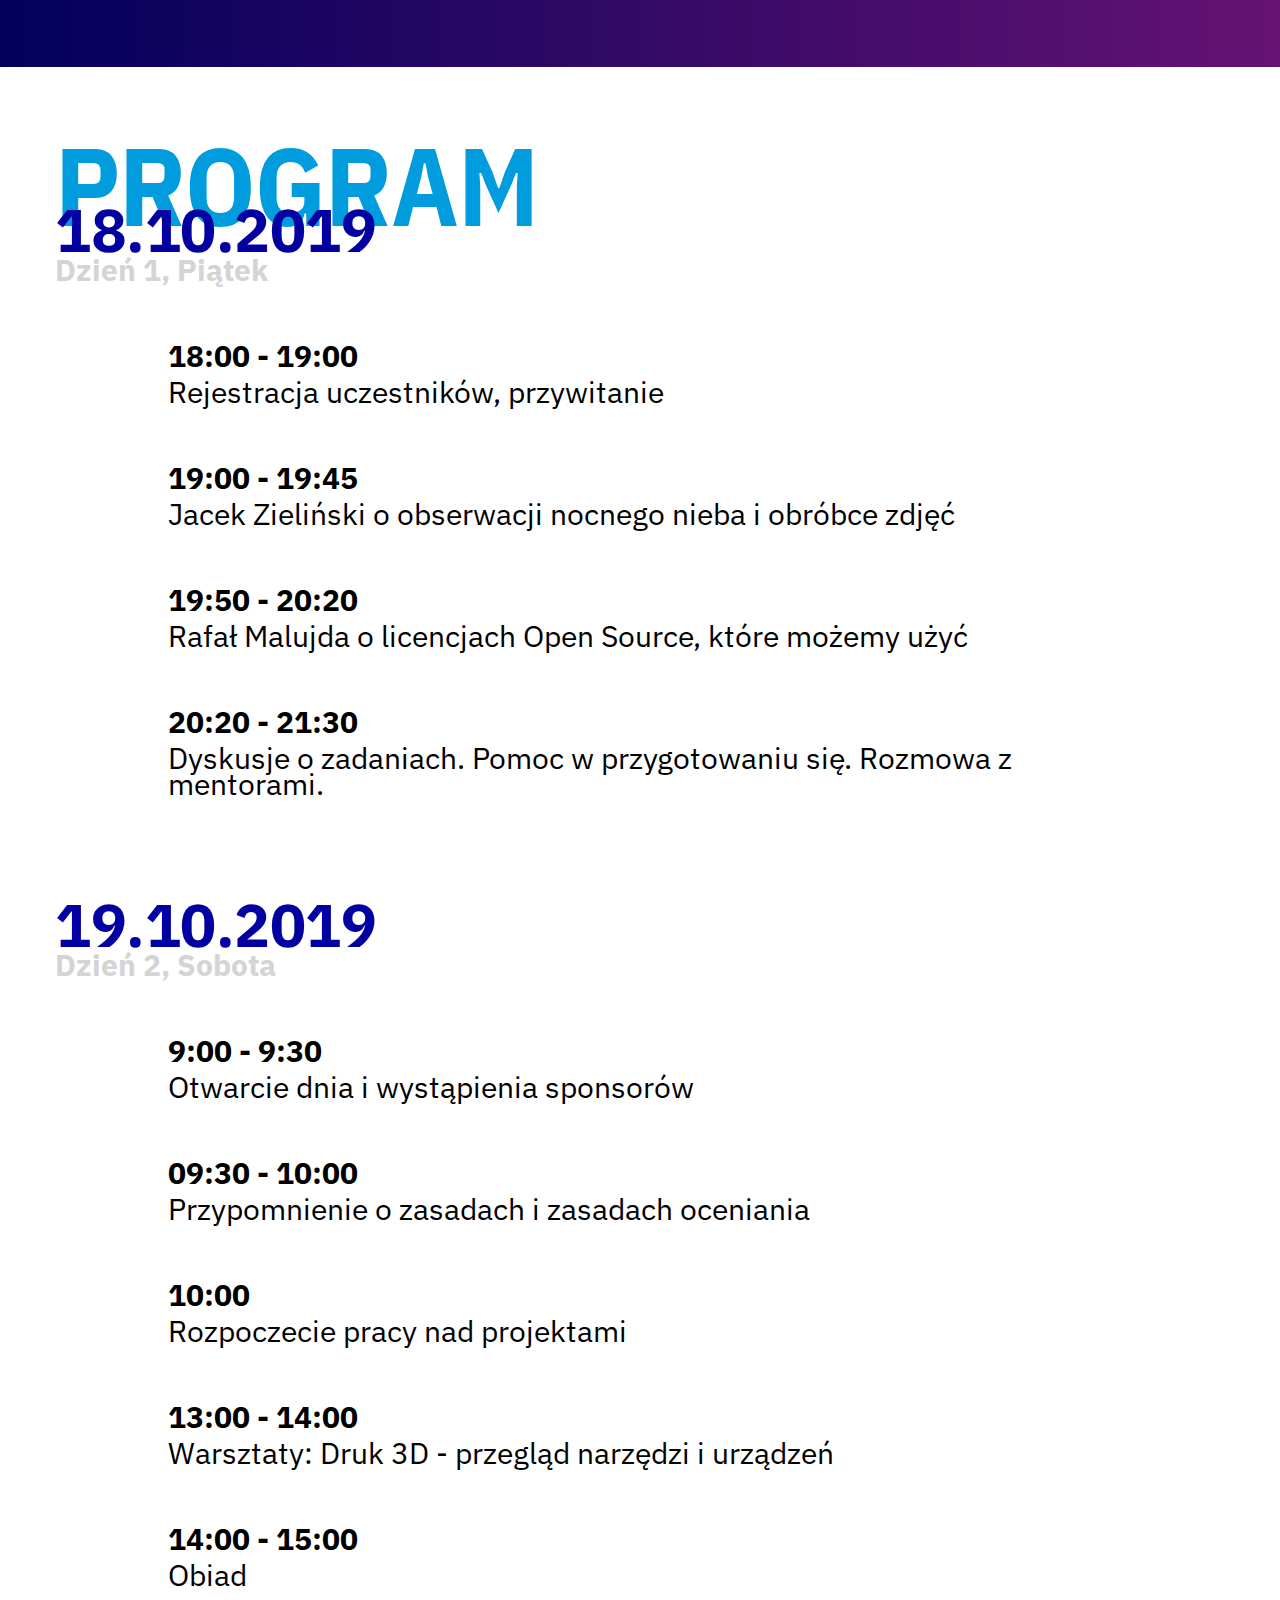
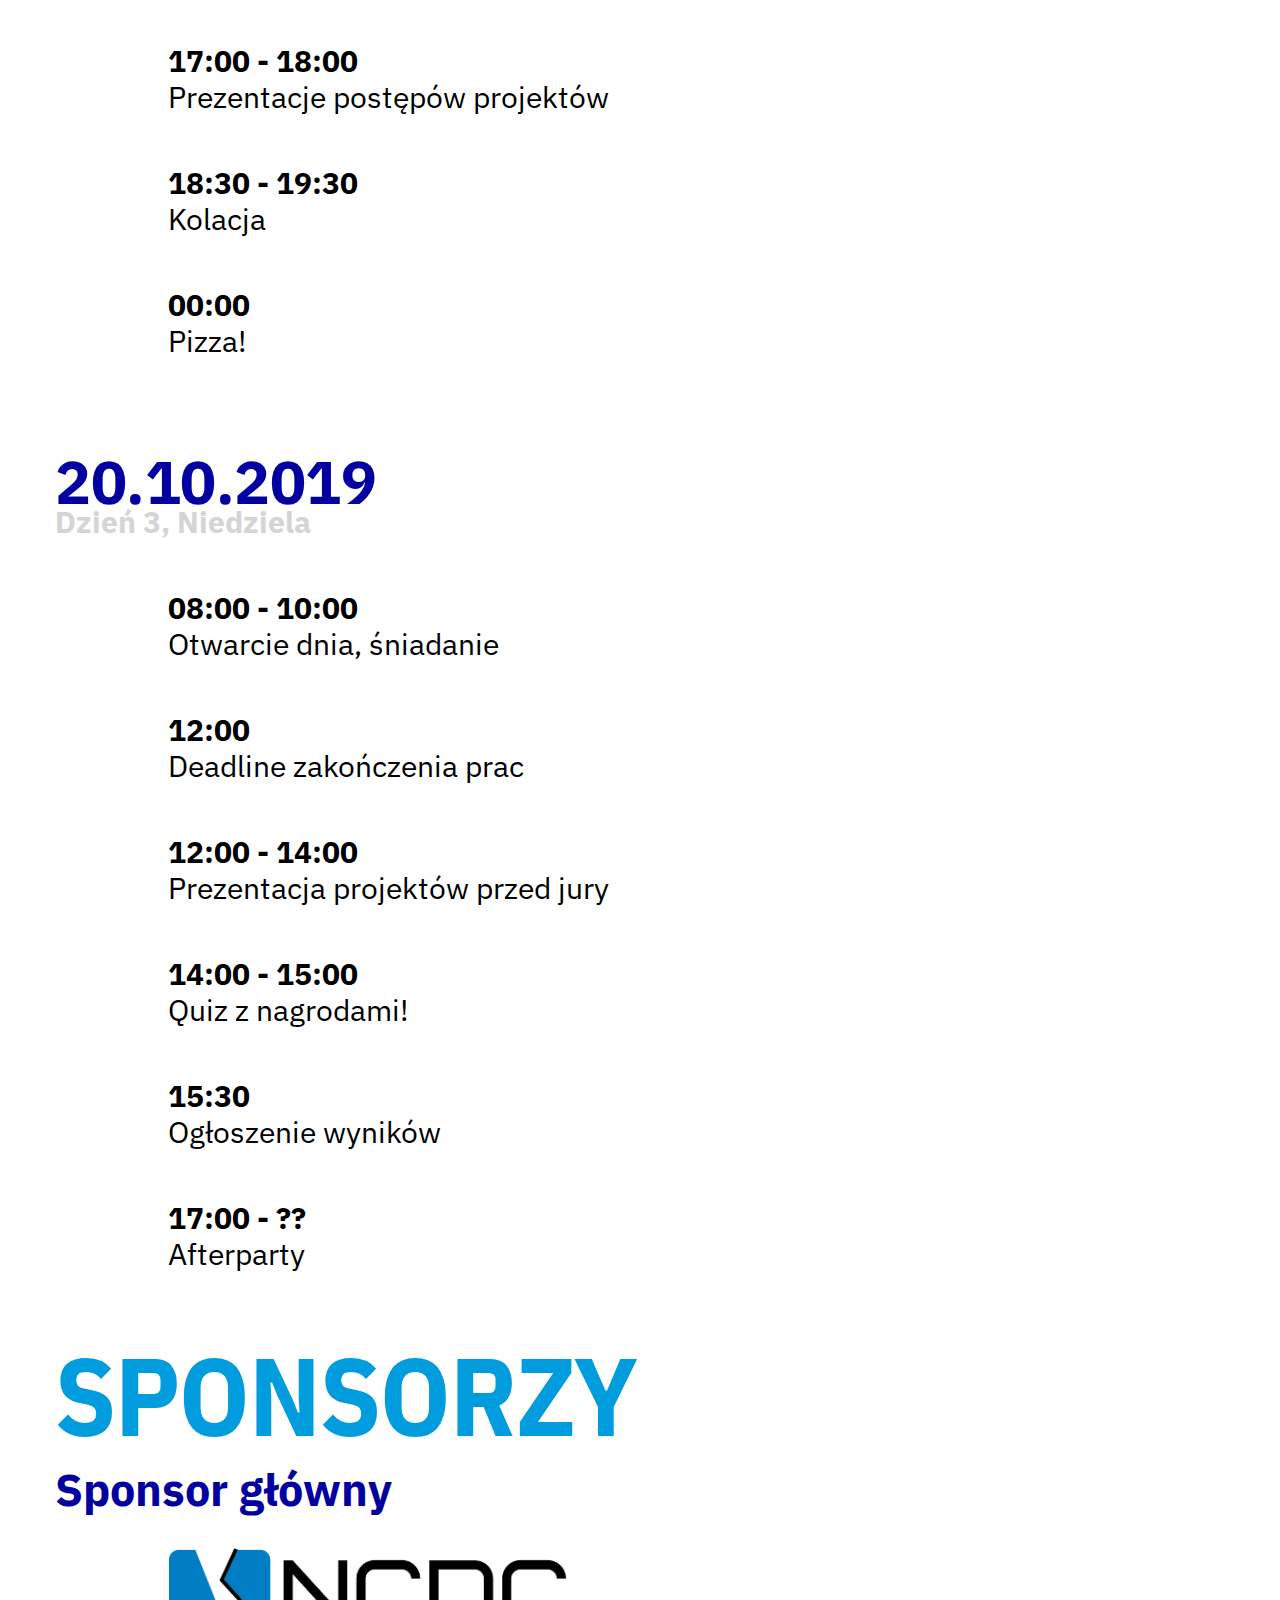
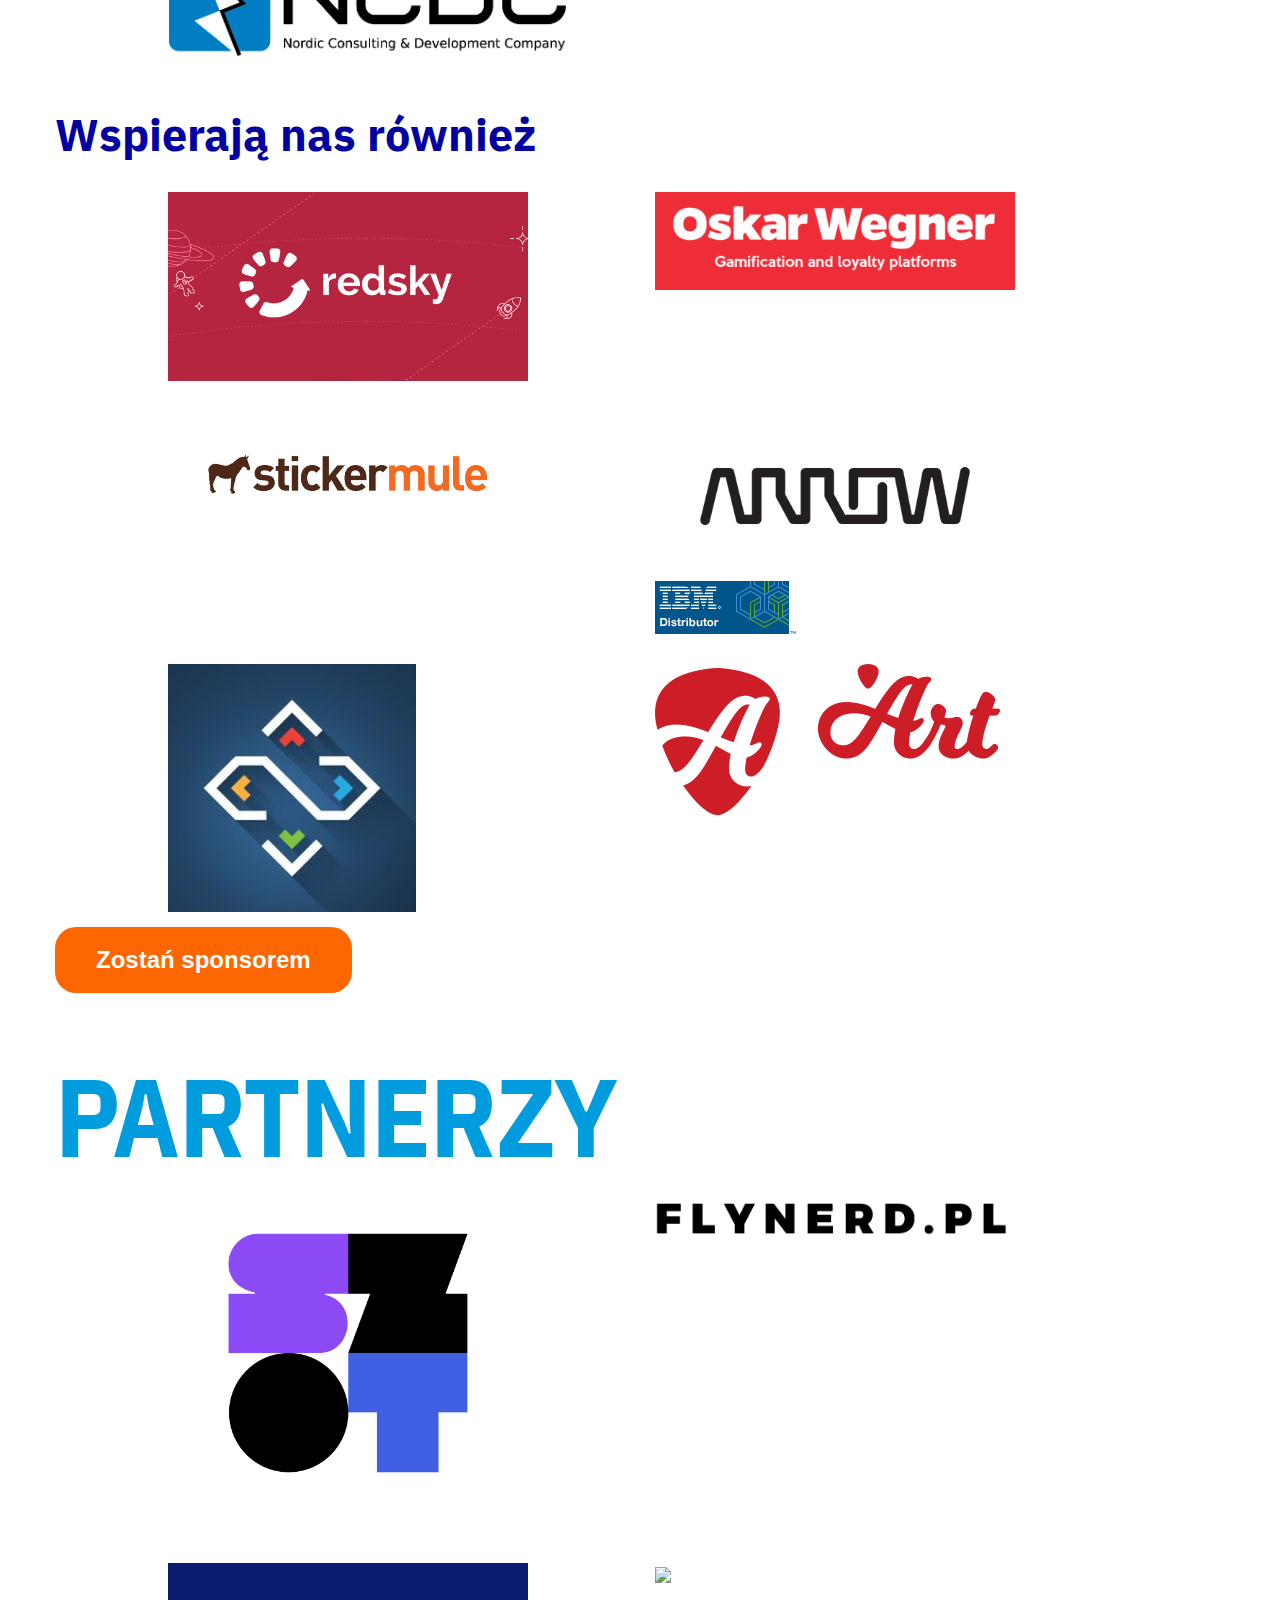
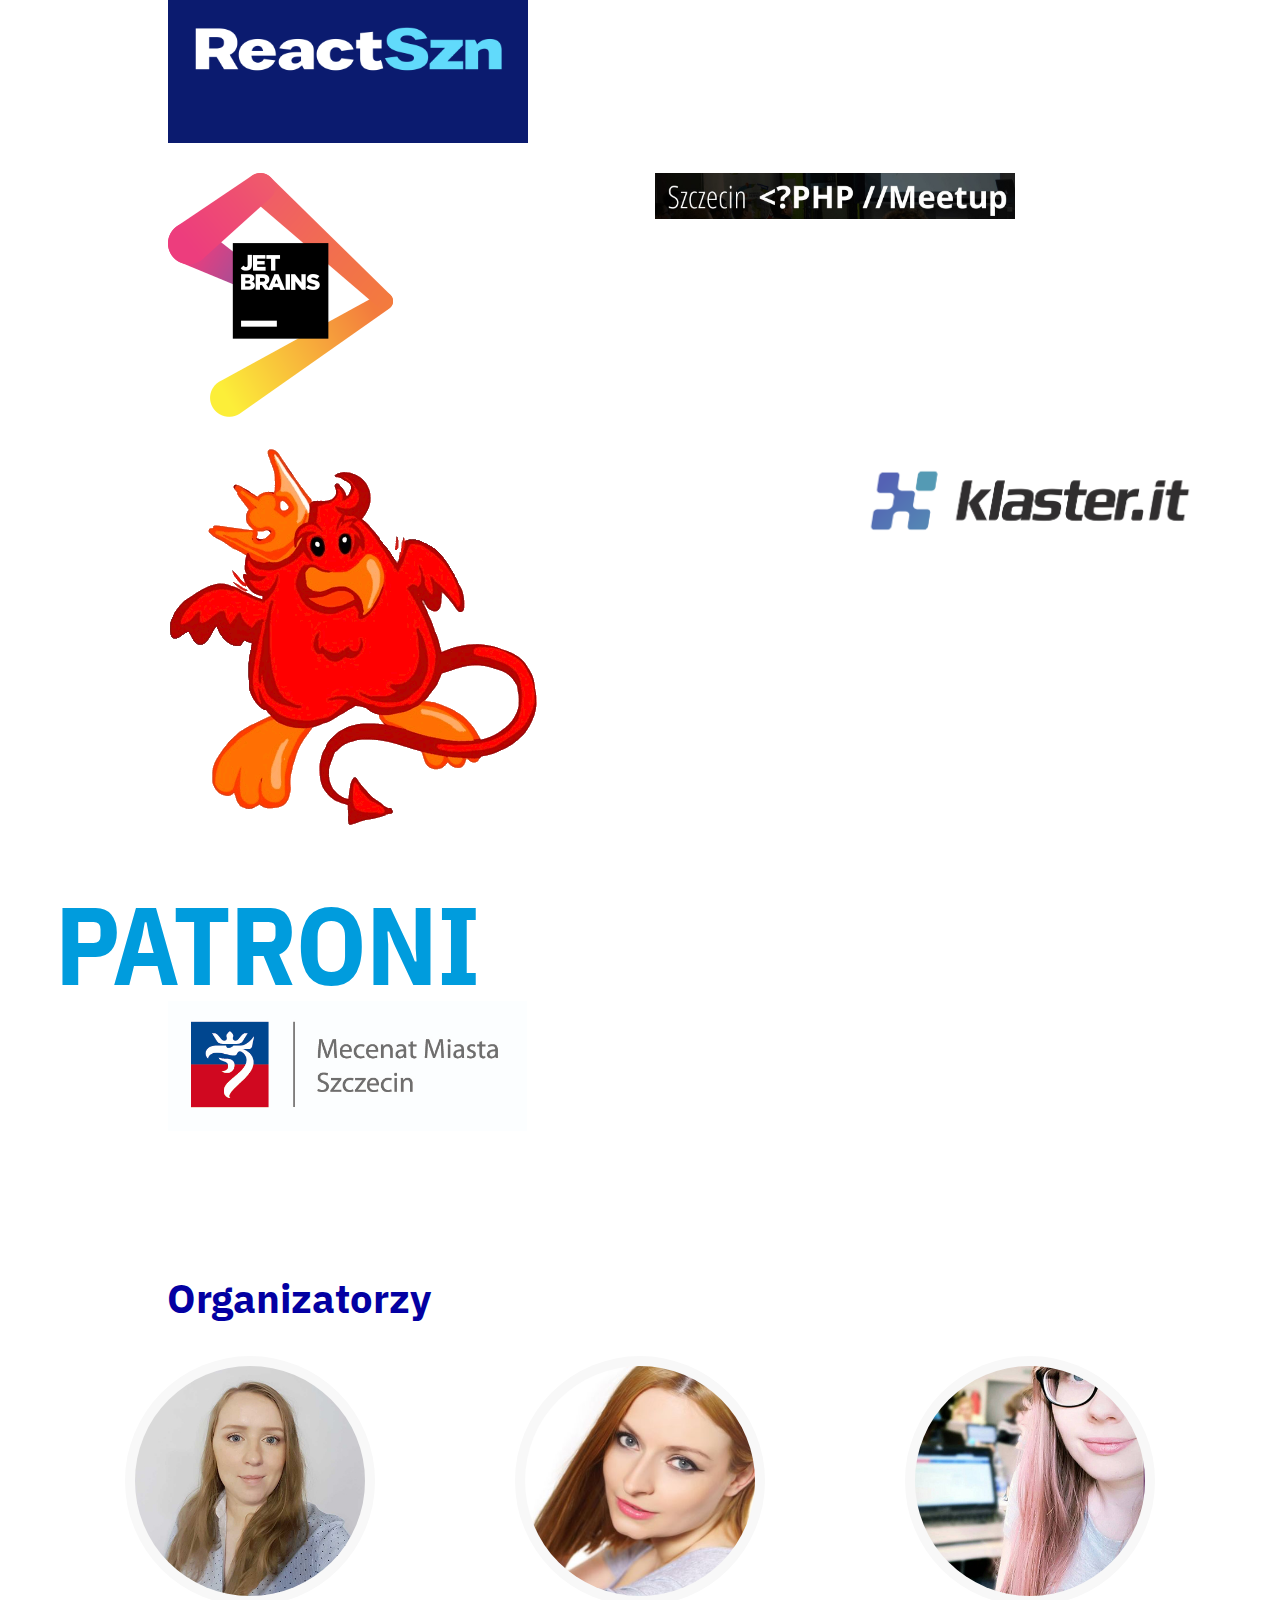
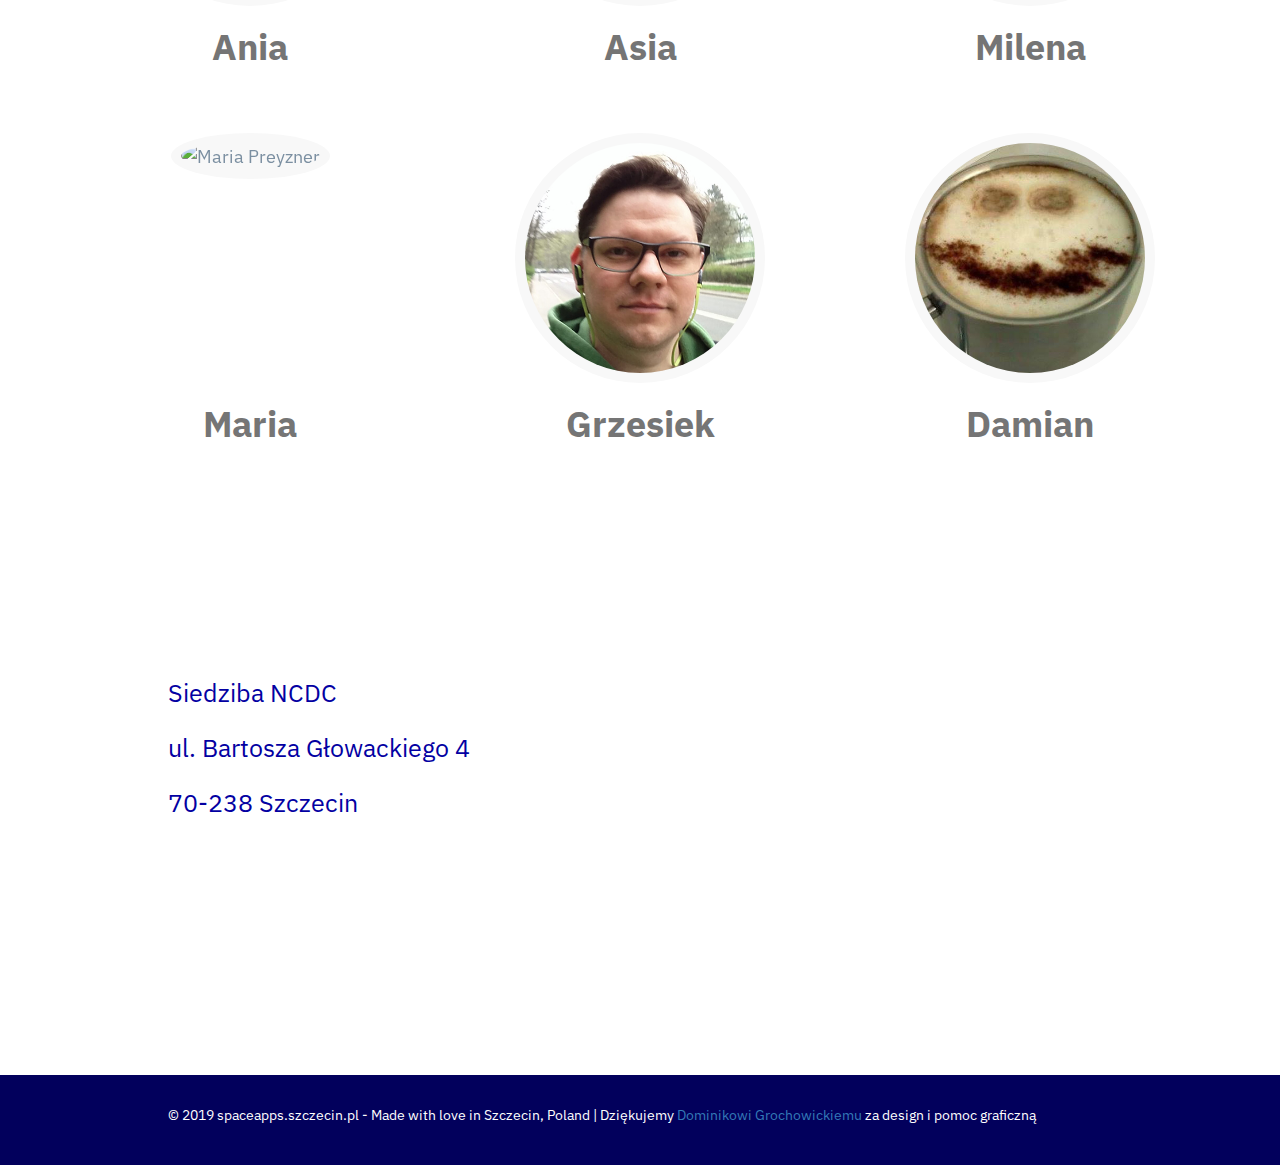
==== commit 055efbfe: "Add IBM logo" ====
--- a/website/index.html
+++ b/website/index.html
@@ -274,6 +274,7 @@
                     <div class="logos">
                         <a href="https://www.arrowecs.pl/">
                             <img src="images/logos/Arrow_worm_black.png" alt="Arrow" style="max-width: 100%;">
+                            <img src="images/logos/IBMBPMark_web_base.gif" alt="IBM" style="max-width: 100%;">
                         </a>
                     </div>
                 </div>
